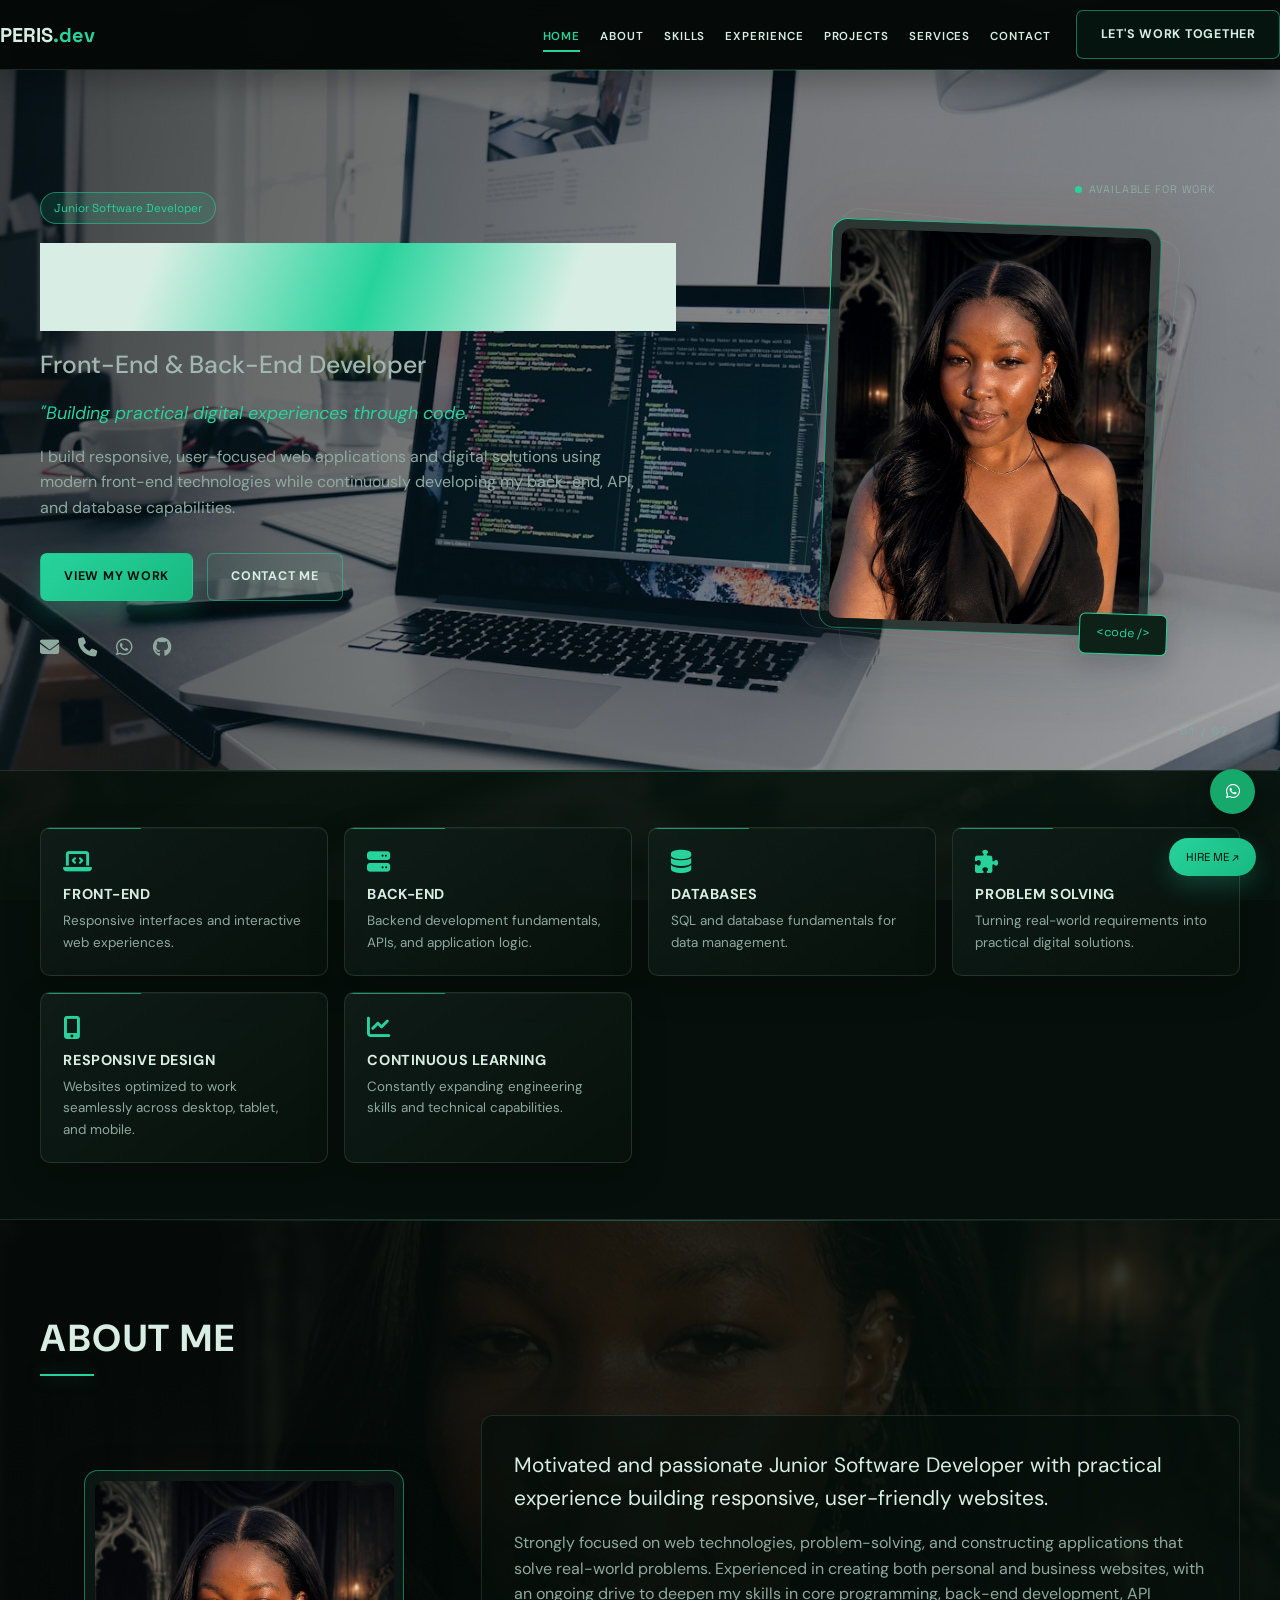
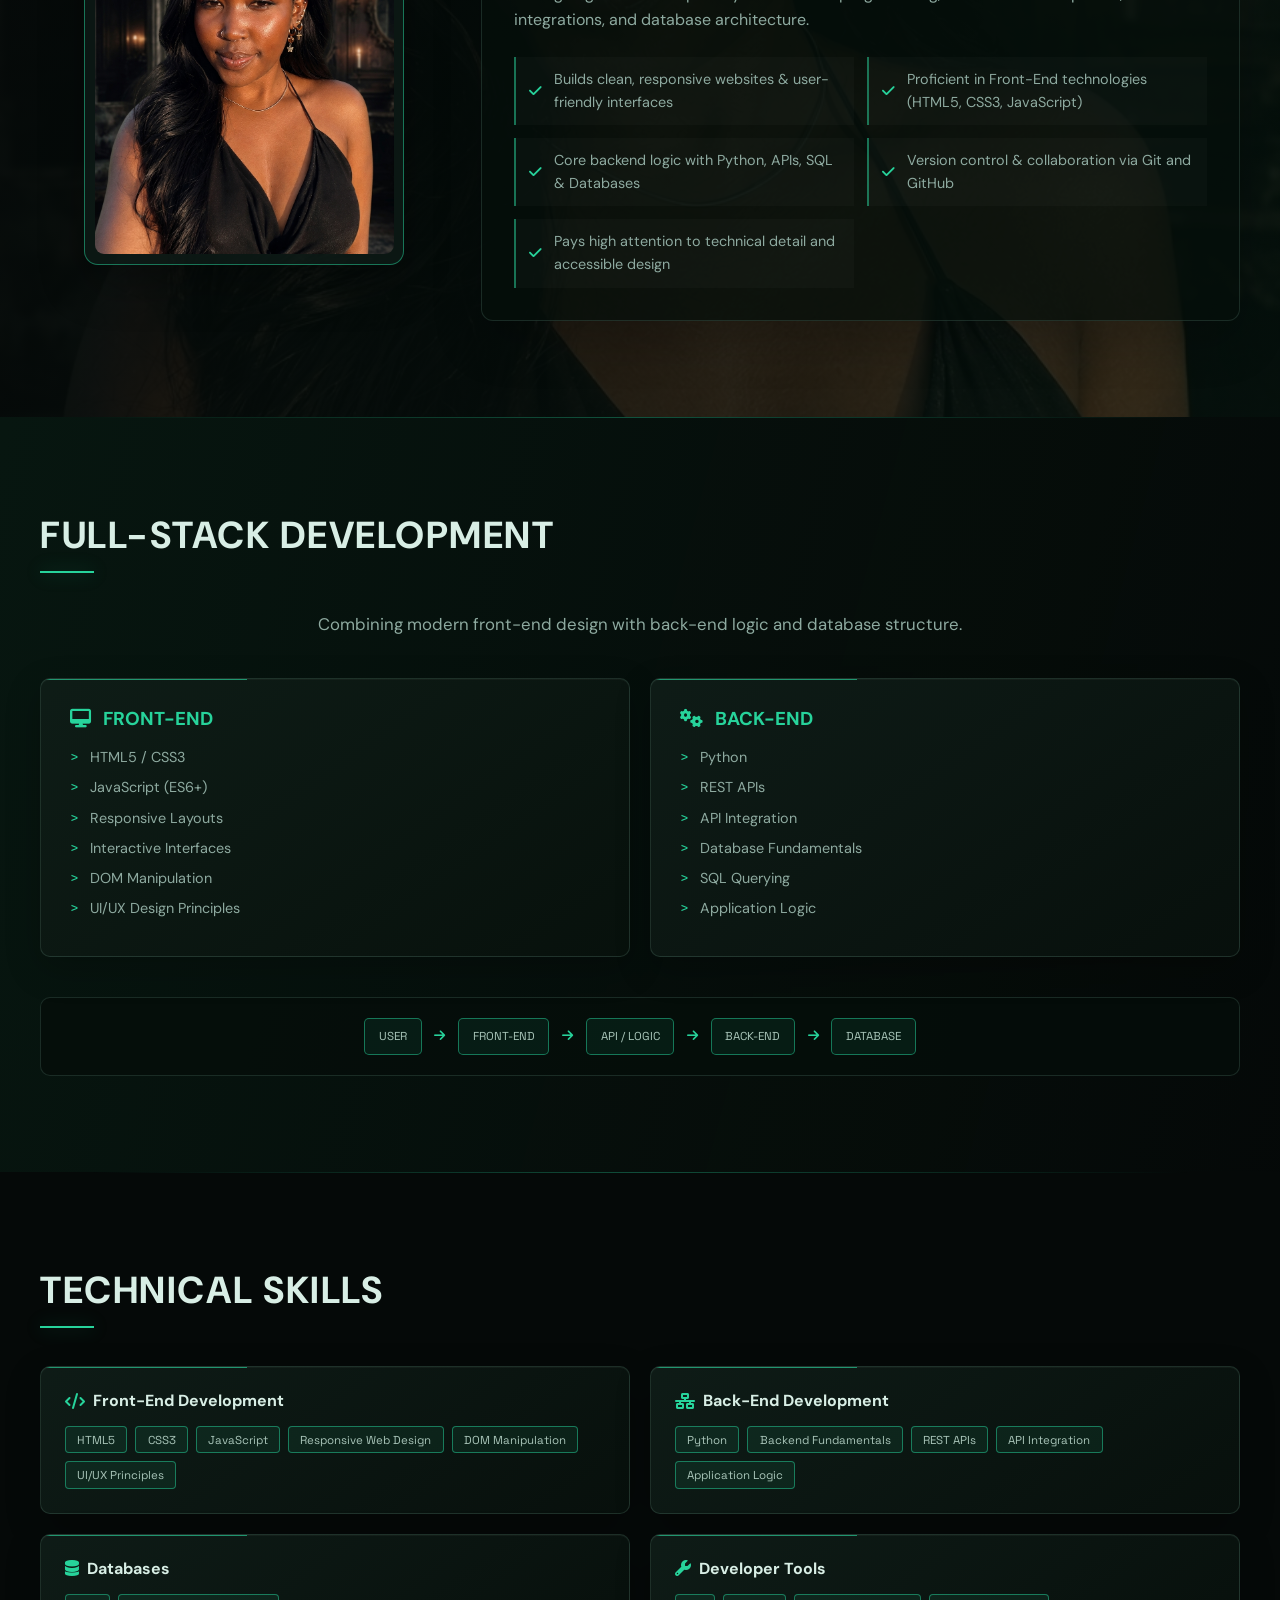
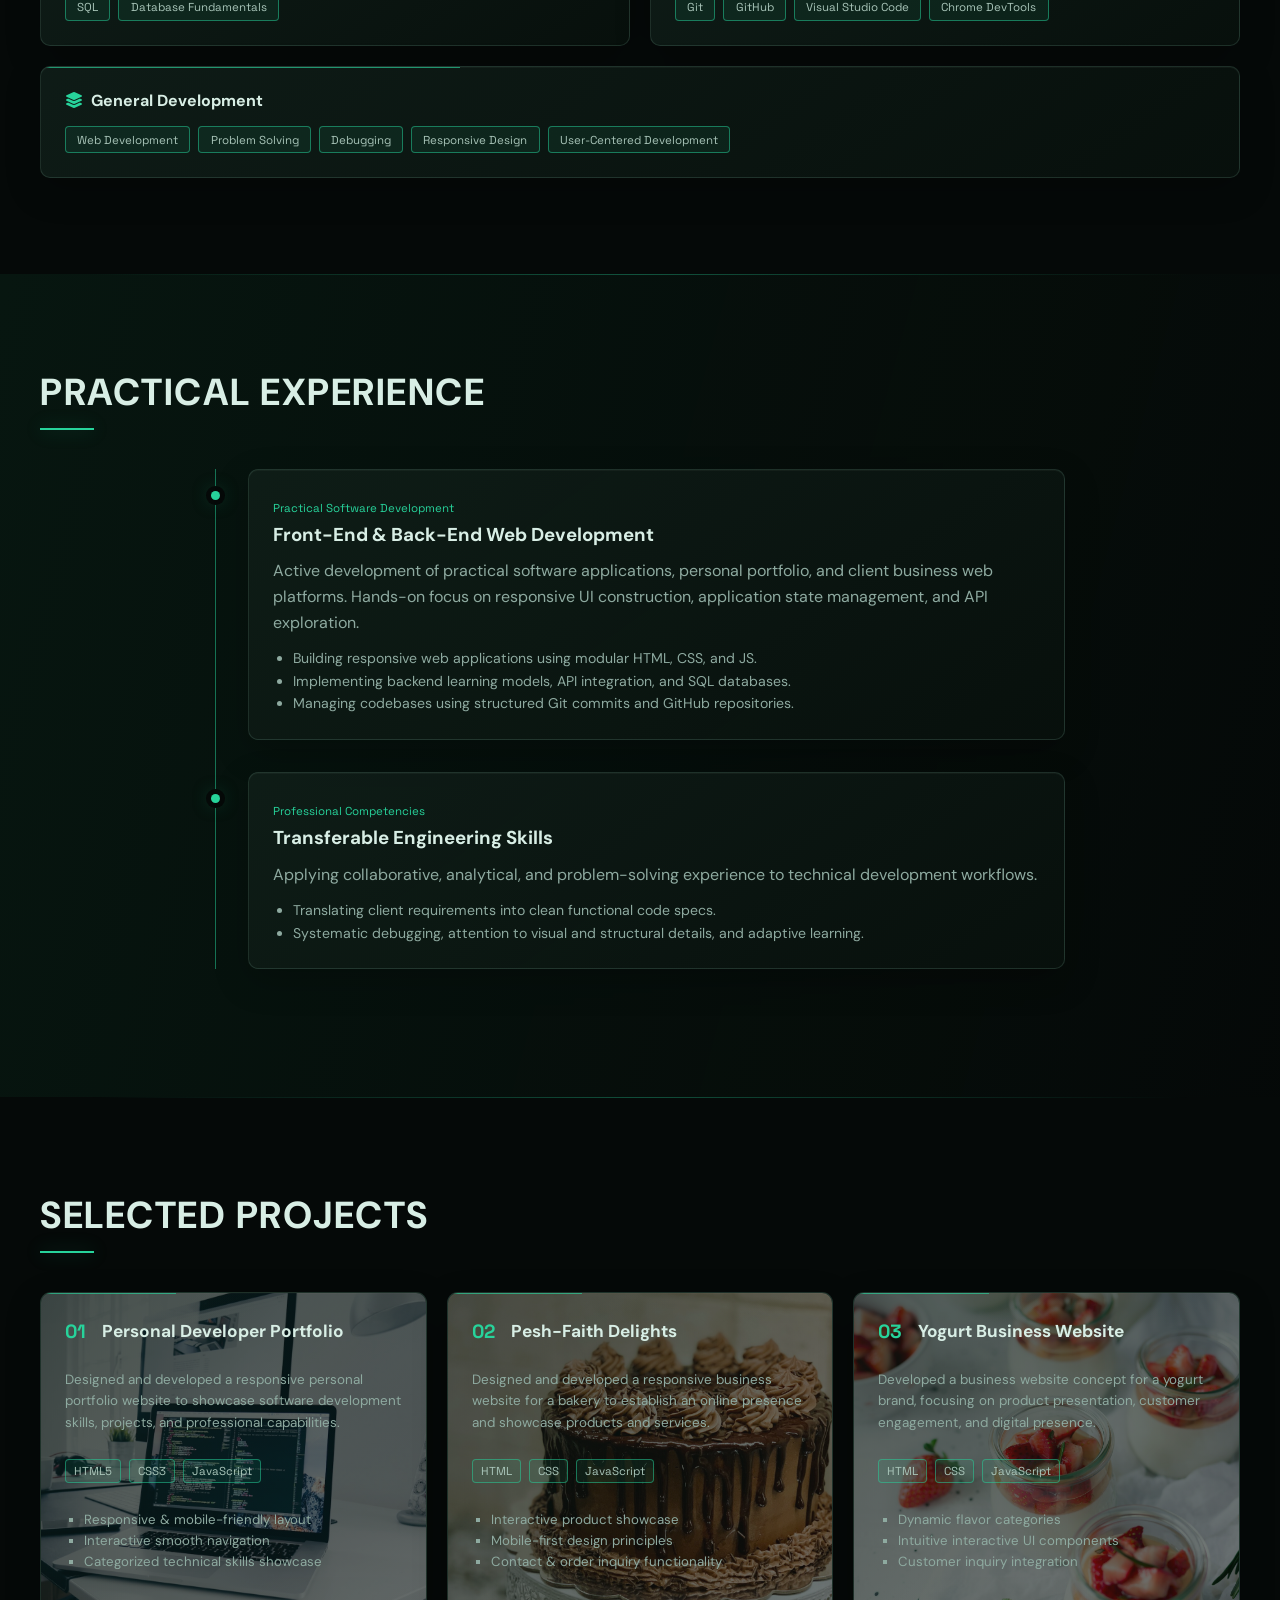
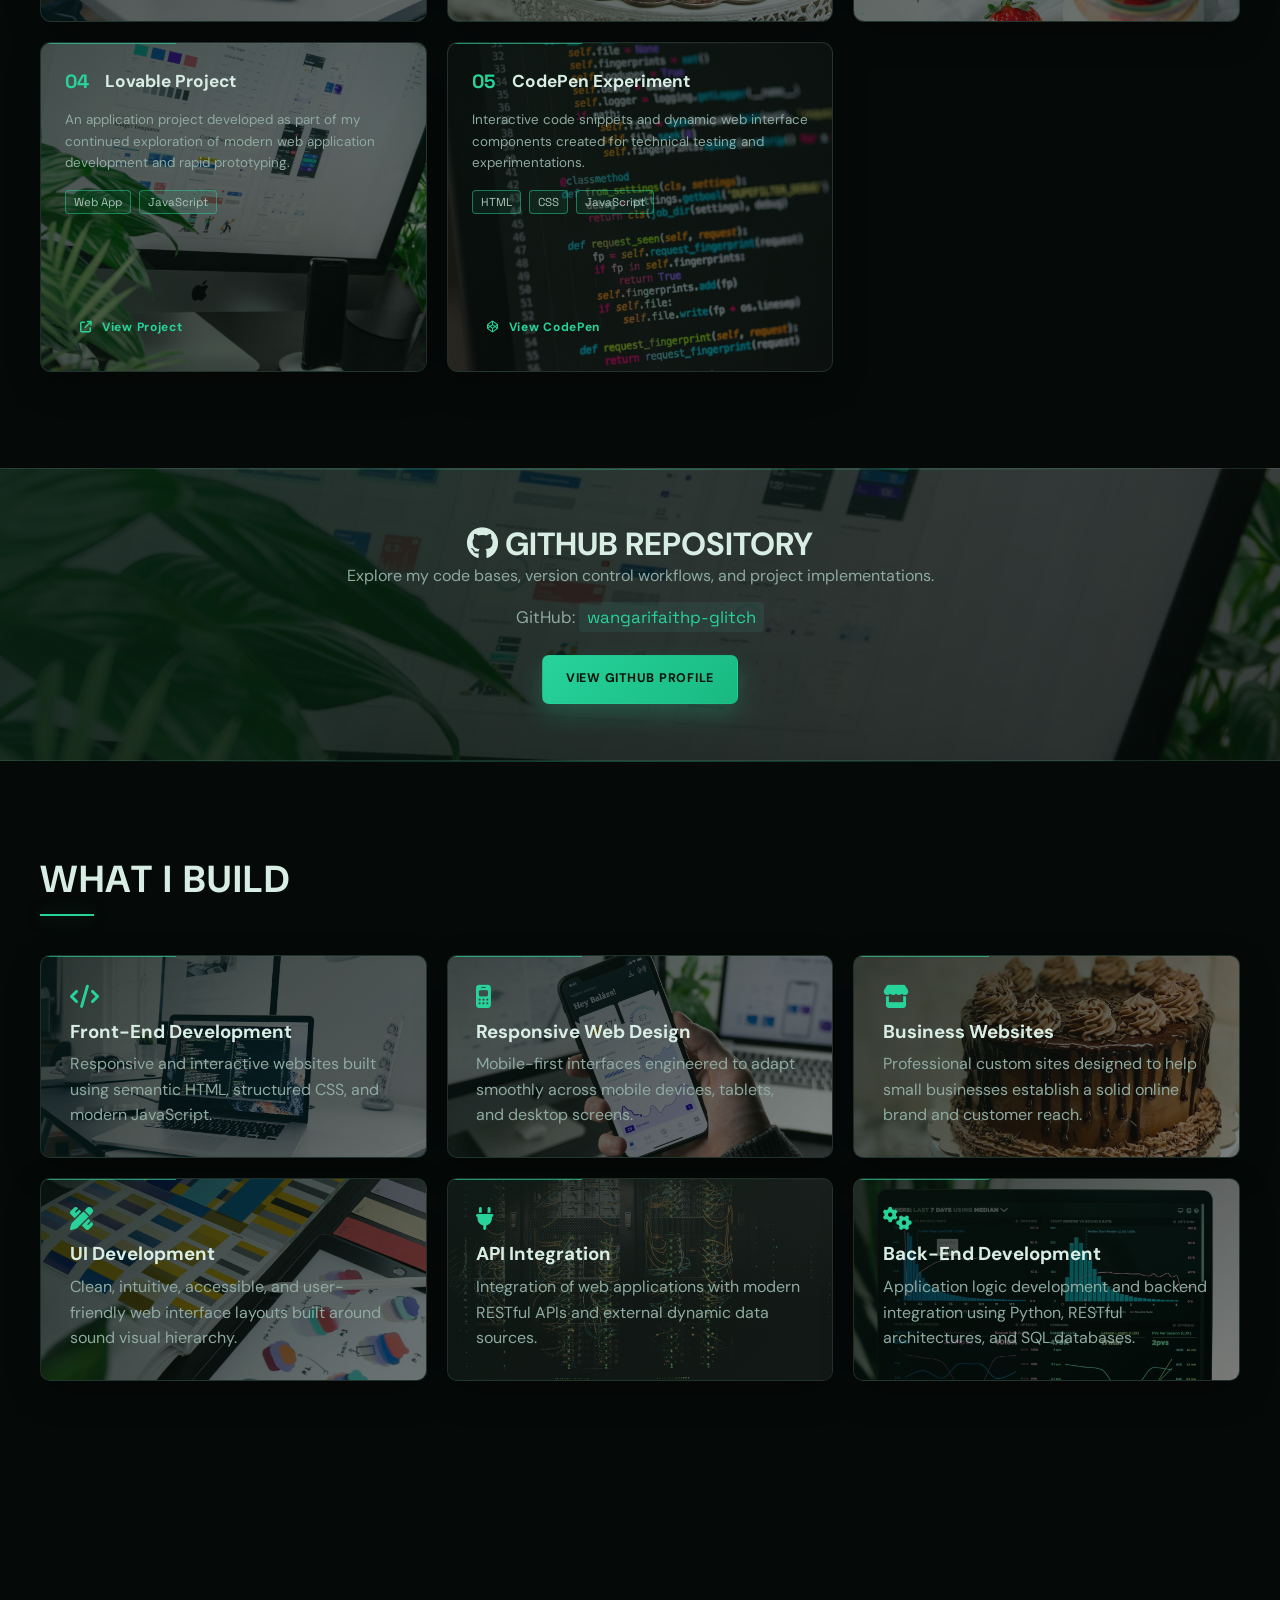
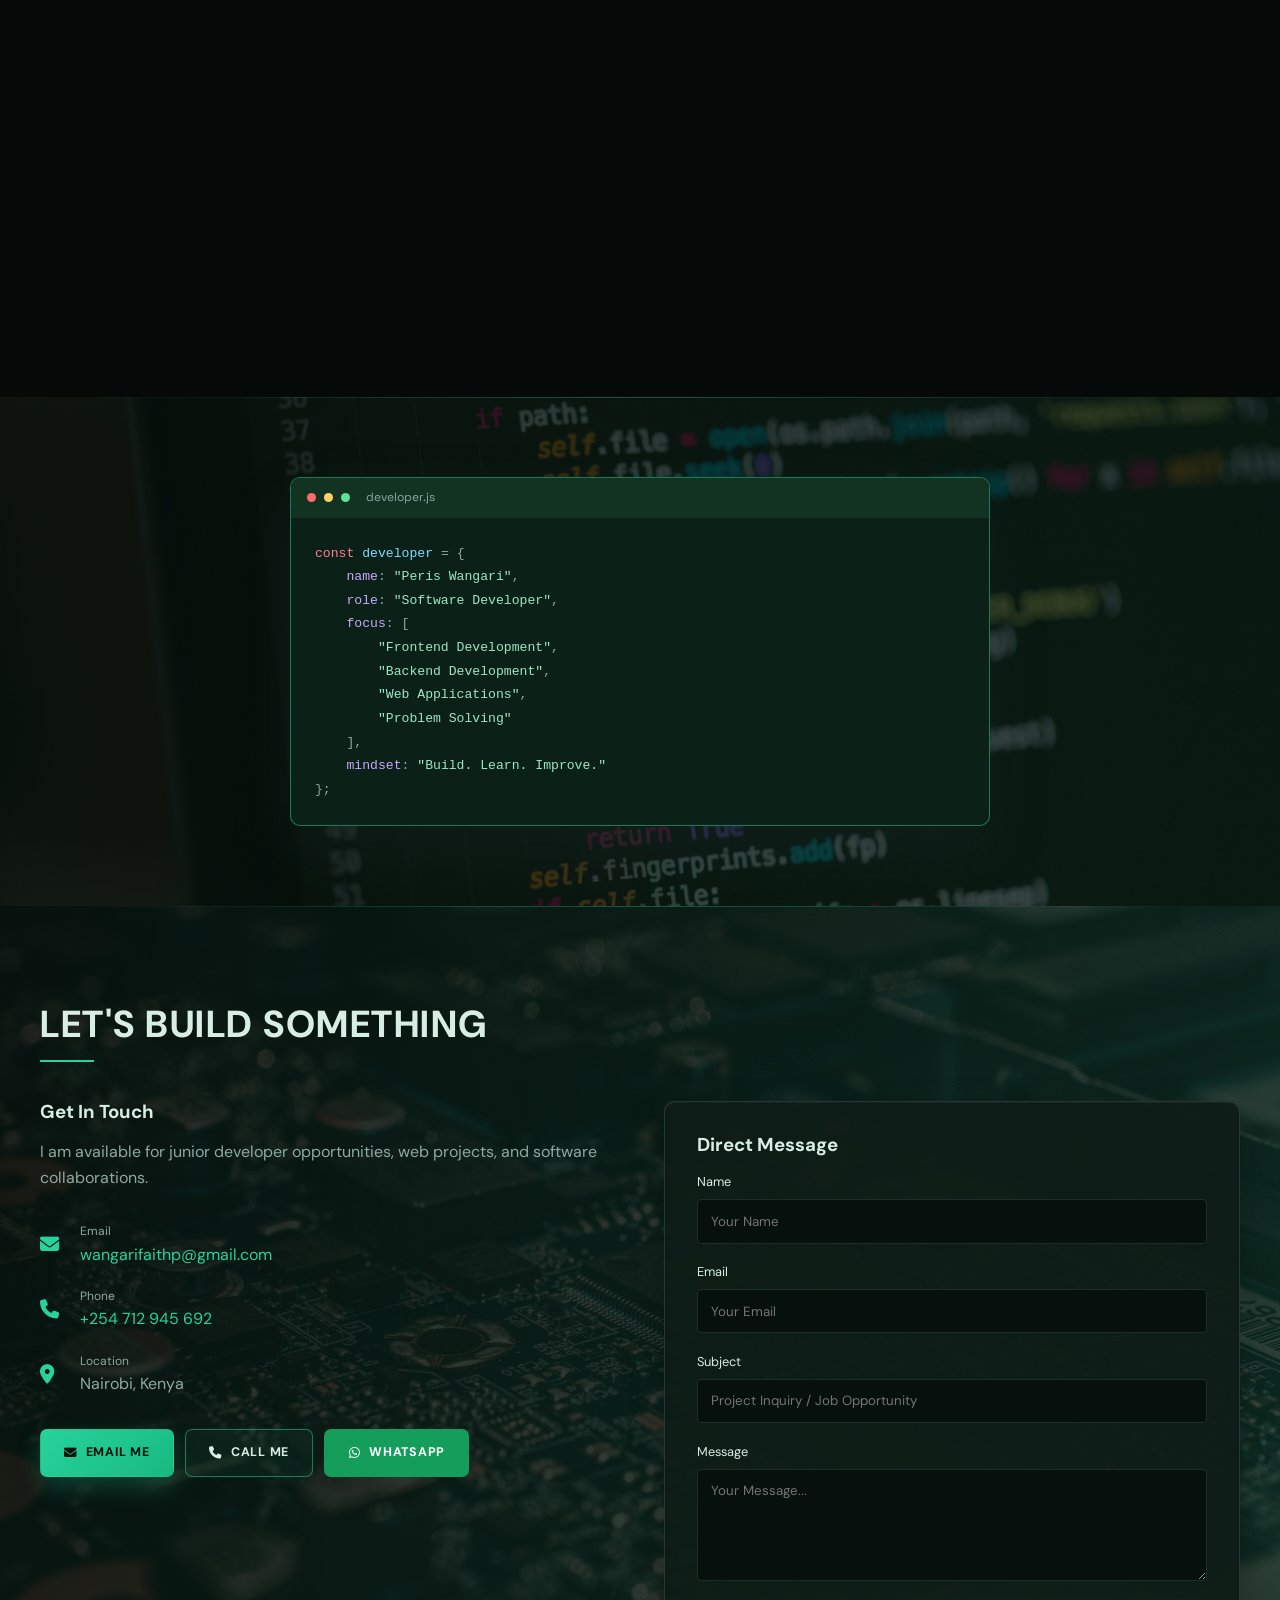
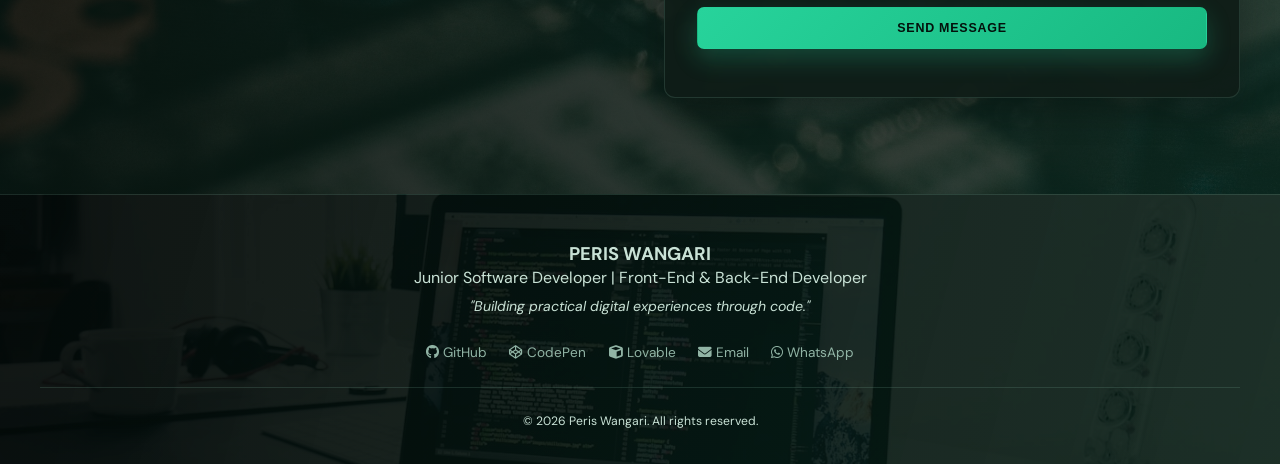
==== index.html @ 903a7c2c "Potifolio 2" ====
<!DOCTYPE html>
<html lang="en">
<head>
    <meta charset="UTF-8">
    <meta name="viewport" content="width=device-width, initial-scale=1.0">
    <meta name="description" content="Peris Wangari - Junior Software Developer | Front-End & Back-End Developer Portfolio">
    <title>Peris Wangari | Software Developer</title>
    <link rel="stylesheet" href="style.css">
    <!-- Font Awesome for Icons -->
    <link rel="stylesheet" href="https://cdnjs.cloudflare.com/ajax/libs/font-awesome/6.4.0/css/all.min.css">
    <!-- Google Fonts -->
    <link rel="preconnect" href="https://fonts.googleapis.com">
    <link rel="preconnect" href="https://fonts.gstatic.com" crossorigin>
    <link href="https://fonts.googleapis.com/css2?family=Fira+Code:wght@400;500&family=Inter:wght@300;400;500;600;700&display=swap" rel="stylesheet">
</head>
<body>

    <!-- Header / Navigation -->
    <header class="navbar" id="navbar">
        <div class="container nav-container">
            <a href="#home" class="logo">PERIS<span>.dev</span></a>
            <button class="nav-toggle" id="navToggle" aria-label="Toggle navigation">
                <i class="fa-solid fa-bars"></i>
            </button>
            <nav class="nav-menu" id="navMenu">
                <ul class="nav-list">
                    <li><a href="#home" class="nav-link active">HOME</a></li>
                    <li><a href="#about" class="nav-link">ABOUT</a></li>
                    <li><a href="#skills" class="nav-link">SKILLS</a></li>
                    <li><a href="#experience" class="nav-link">EXPERIENCE</a></li>
                    <li><a href="#projects" class="nav-link">PROJECTS</a></li>
                    <li><a href="#services" class="nav-link">SERVICES</a></li>
                    <li><a href="#contact" class="nav-link">CONTACT</a></li>
                </ul>
                <a href="#contact" class="btn btn-outline nav-cta">LET'S WORK TOGETHER</a>
            </nav>
        </div>
    </header>

    <main>
        <!-- Hero Section -->
        <section id="home" class="hero-section">
            <div class="container hero-container">
                <div class="hero-content">
                    <span class="badge">Junior Software Developer</span>
                    <h1 class="hero-title">PERIS WANGARI</h1>
                    <h2 class="hero-subtitle">Front-End & Back-End Developer</h2>
                    <p class="hero-headline">"Building practical digital experiences through code."</p>
                    <p class="hero-description">
                        I build responsive, user-focused web applications and digital solutions using modern front-end technologies while continuously developing my back-end, API, and database capabilities.
                    </p>
                    <div class="hero-actions">
                        <a href="#projects" class="btn btn-primary">VIEW MY WORK</a>
                        <a href="#contact" class="btn btn-secondary">CONTACT ME</a>
                    </div>
                    <div class="quick-contacts">
                        <a href="mailto:wangarifaithp@gmail.com" title="Email"><i class="fa-solid fa-envelope"></i></a>
                        <a href="tel:+254712945692" title="Call"><i class="fa-solid fa-phone"></i></a>
                        <a href="https://wa.me/254712945692" target="_blank" rel="noopener" title="WhatsApp"><i class="fa-brands fa-whatsapp"></i></a>
                        <a href="https://github.com/wangarifaithp-glitch" target="_blank" rel="noopener" title="GitHub"><i class="fa-brands fa-github"></i></a>
                    </div>
                </div>
                <div class="hero-image-wrapper">
                    <div class="image-frame">
                        <img src="developer-photo.jpg" alt="Peris Wangari - Software Developer" class="profile-img">
                        <div class="code-overlay-badge">&lt;code /&gt;</div>
                    </div>
                </div>
            </div>
        </section>

        <!-- Profile / Quick Stats Section -->
        <section class="stats-section">
            <div class="container stats-grid">
                <div class="stat-card">
                    <i class="fa-solid fa-laptop-code stat-icon"></i>
                    <h3>FRONT-END</h3>
                    <p>Responsive interfaces and interactive web experiences.</p>
                </div>
                <div class="stat-card">
                    <i class="fa-solid fa-server stat-icon"></i>
                    <h3>BACK-END</h3>
                    <p>Backend development fundamentals, APIs, and application logic.</p>
                </div>
                <div class="stat-card">
                    <i class="fa-solid fa-database stat-icon"></i>
                    <h3>DATABASES</h3>
                    <p>SQL and database fundamentals for data management.</p>
                </div>
                <div class="stat-card">
                    <i class="fa-solid fa-puzzle-piece stat-icon"></i>
                    <h3>PROBLEM SOLVING</h3>
                    <p>Turning real-world requirements into practical digital solutions.</p>
                </div>
                <div class="stat-card">
                    <i class="fa-solid fa-mobile-screen-button stat-icon"></i>
                    <h3>RESPONSIVE DESIGN</h3>
                    <p>Websites optimized to work seamlessly across desktop, tablet, and mobile.</p>
                </div>
                <div class="stat-card">
                    <i class="fa-solid fa-chart-line stat-icon"></i>
                    <h3>CONTINUOUS LEARNING</h3>
                    <p>Constantly expanding engineering skills and technical capabilities.</p>
                </div>
            </div>
        </section>

        <!-- About Section -->
        <section id="about" class="about-section">
            <div class="container">
                <h2 class="section-title">ABOUT ME</h2>
                <div class="about-grid">
                    <div class="about-image">
                        <img src="developer-photo.jpg" alt="Peris Wangari - Software Developer" class="about-profile-img">
                    </div>
                    <div class="about-text">
                        <p class="lead">
                            Motivated and passionate Junior Software Developer with practical experience building responsive, user-friendly websites. 
                        </p>
                        <p>
                            Strongly focused on web technologies, problem-solving, and constructing applications that solve real-world problems. Experienced in creating both personal and business websites, with an ongoing drive to deepen my skills in core programming, back-end development, API integrations, and database architecture.
                        </p>
                        <ul class="about-checklist">
                            <li><i class="fa-solid fa-check"></i> Builds clean, responsive websites & user-friendly interfaces</li>
                            <li><i class="fa-solid fa-check"></i> Proficient in Front-End technologies (HTML5, CSS3, JavaScript)</li>
                            <li><i class="fa-solid fa-check"></i> Core backend logic with Python, APIs, SQL & Databases</li>
                            <li><i class="fa-solid fa-check"></i> Version control & collaboration via Git and GitHub</li>
                            <li><i class="fa-solid fa-check"></i> Pays high attention to technical detail and accessible design</li>
                        </ul>
                    </div>
                </div>
            </div>
        </section>

        <!-- Full-Stack Focus Section -->
        <section class="stack-focus-section">
            <div class="container">
                <h2 class="section-title text-center">FULL-STACK DEVELOPMENT</h2>
                <p class="section-subtitle text-center">Combining modern front-end design with back-end logic and database structure.</p>
                
                <div class="stack-grid">
                    <div class="stack-card">
                        <h3><i class="fa-solid fa-desktop"></i> FRONT-END</h3>
                        <ul>
                            <li>HTML5 / CSS3</li>
                            <li>JavaScript (ES6+)</li>
                            <li>Responsive Layouts</li>
                            <li>Interactive Interfaces</li>
                            <li>DOM Manipulation</li>
                            <li>UI/UX Design Principles</li>
                        </ul>
                    </div>
                    <div class="stack-card">
                        <h3><i class="fa-solid fa-gears"></i> BACK-END</h3>
                        <ul>
                            <li>Python</li>
                            <li>REST APIs</li>
                            <li>API Integration</li>
                            <li>Database Fundamentals</li>
                            <li>SQL Querying</li>
                            <li>Application Logic</li>
                        </ul>
                    </div>
                </div>

                <!-- Visual Architecture Flow -->
                <div class="architecture-flow">
                    <div class="flow-step">USER</div>
                    <i class="fa-solid fa-arrow-right flow-arrow"></i>
                    <div class="flow-step">FRONT-END</div>
                    <i class="fa-solid fa-arrow-right flow-arrow"></i>
                    <div class="flow-step">API / LOGIC</div>
                    <i class="fa-solid fa-arrow-right flow-arrow"></i>
                    <div class="flow-step">BACK-END</div>
                    <i class="fa-solid fa-arrow-right flow-arrow"></i>
                    <div class="flow-step">DATABASE</div>
                </div>
            </div>
        </section>

        <!-- Technical Skills Section -->
        <section id="skills" class="skills-section">
            <div class="container">
                <h2 class="section-title">TECHNICAL SKILLS</h2>
                <div class="skills-grid">
                    
                    <div class="skill-category">
                        <h3><i class="fa-solid fa-code"></i> Front-End Development</h3>
                        <div class="tags">
                            <span class="tag">HTML5</span>
                            <span class="tag">CSS3</span>
                            <span class="tag">JavaScript</span>
                            <span class="tag">Responsive Web Design</span>
                            <span class="tag">DOM Manipulation</span>
                            <span class="tag">UI/UX Principles</span>
                        </div>
                    </div>

                    <div class="skill-category">
                        <h3><i class="fa-solid fa-network-wired"></i> Back-End Development</h3>
                        <div class="tags">
                            <span class="tag">Python</span>
                            <span class="tag">Backend Fundamentals</span>
                            <span class="tag">REST APIs</span>
                            <span class="tag">API Integration</span>
                            <span class="tag">Application Logic</span>
                        </div>
                    </div>

                    <div class="skill-category">
                        <h3><i class="fa-solid fa-database"></i> Databases</h3>
                        <div class="tags">
                            <span class="tag">SQL</span>
                            <span class="tag">Database Fundamentals</span>
                        </div>
                    </div>

                    <div class="skill-category">
                        <h3><i class="fa-solid fa-wrench"></i> Developer Tools</h3>
                        <div class="tags">
                            <span class="tag">Git</span>
                            <span class="tag">GitHub</span>
                            <span class="tag">Visual Studio Code</span>
                            <span class="tag">Chrome DevTools</span>
                        </div>
                    </div>

                    <div class="skill-category full-width">
                        <h3><i class="fa-solid fa-layer-group"></i> General Development</h3>
                        <div class="tags">
                            <span class="tag">Web Development</span>
                            <span class="tag">Problem Solving</span>
                            <span class="tag">Debugging</span>
                            <span class="tag">Responsive Design</span>
                            <span class="tag">User-Centered Development</span>
                        </div>
                    </div>

                </div>
            </div>
        </section>

        <!-- Experience Section -->
        <section id="experience" class="experience-section">
            <div class="container">
                <h2 class="section-title">PRACTICAL EXPERIENCE</h2>
                <div class="timeline">
                    
                    <div class="timeline-item">
                        <div class="timeline-dot"></div>
                        <div class="timeline-content">
                            <span class="timeline-date">Practical Software Development</span>
                            <h3>Front-End & Back-End Web Development</h3>
                            <p>
                                Active development of practical software applications, personal portfolio, and client business web platforms. Hands-on focus on responsive UI construction, application state management, and API exploration.
                            </p>
                            <ul class="timeline-bullets">
                                <li>Building responsive web applications using modular HTML, CSS, and JS.</li>
                                <li>Implementing backend learning models, API integration, and SQL databases.</li>
                                <li>Managing codebases using structured Git commits and GitHub repositories.</li>
                            </ul>
                        </div>
                    </div>

                    <div class="timeline-item">
                        <div class="timeline-dot"></div>
                        <div class="timeline-content">
                            <span class="timeline-date">Professional Competencies</span>
                            <h3>Transferable Engineering Skills</h3>
                            <p>
                                Applying collaborative, analytical, and problem-solving experience to technical development workflows.
                            </p>
                            <ul class="timeline-bullets">
                                <li>Translating client requirements into clean functional code specs.</li>
                                <li>Systematic debugging, attention to visual and structural details, and adaptive learning.</li>
                            </ul>
                        </div>
                    </div>

                </div>
            </div>
        </section>

        <!-- Projects Section -->
        <section id="projects" class="projects-section">
            <div class="container">
                <h2 class="section-title">SELECTED PROJECTS</h2>
                <div class="projects-grid">
                    
                    <!-- Project 01 -->
                    <article class="project-card">
                        <div class="project-header">
                            <span class="project-number">01</span>
                            <h3>Personal Developer Portfolio</h3>
                        </div>
                        <p class="project-description">
                            Designed and developed a responsive personal portfolio website to showcase software development skills, projects, and professional capabilities.
                        </p>
                        <div class="project-tech">
                            <span>HTML5</span><span>CSS3</span><span>JavaScript</span>
                        </div>
                        <ul class="project-features">
                            <li>Responsive & mobile-friendly layout</li>
                            <li>Interactive smooth navigation</li>
                            <li>Categorized technical skills showcase</li>
                        </ul>
                    </article>

                    <!-- Project 02 -->
                    <article class="project-card">
                        <div class="project-header">
                            <span class="project-number">02</span>
                            <h3>Pesh-Faith Delights</h3>
                        </div>
                        <p class="project-description">
                            Designed and developed a responsive business website for a bakery to establish an online presence and showcase products and services.
                        </p>
                        <div class="project-tech">
                            <span>HTML</span><span>CSS</span><span>JavaScript</span>
                        </div>
                        <ul class="project-features">
                            <li>Interactive product showcase</li>
                            <li>Mobile-first design principles</li>
                            <li>Contact & order inquiry functionality</li>
                        </ul>
                    </article>

                    <!-- Project 03 -->
                    <article class="project-card">
                        <div class="project-header">
                            <span class="project-number">03</span>
                            <h3>Yogurt Business Website</h3>
                        </div>
                        <p class="project-description">
                            Developed a business website concept for a yogurt brand, focusing on product presentation, customer engagement, and digital presence.
                        </p>
                        <div class="project-tech">
                            <span>HTML</span><span>CSS</span><span>JavaScript</span>
                        </div>
                        <ul class="project-features">
                            <li>Dynamic flavor categories</li>
                            <li>Intuitive interactive UI components</li>
                            <li>Customer inquiry integration</li>
                        </ul>
                    </article>

                    <!-- Project 04 -->
                    <article class="project-card">
                        <div class="project-header">
                            <span class="project-number">04</span>
                            <h3>Lovable Project</h3>
                        </div>
                        <p class="project-description">
                            An application project developed as part of my continued exploration of modern web application development and rapid prototyping.
                        </p>
                        <div class="project-tech">
                            <span>Web App</span><span>JavaScript</span>
                        </div>
                        <div class="project-links">
                            <a href="https://lovable.dev/projects/204b65ef-665f-4601-84a8-a10ae6b6a799" target="_blank" rel="noopener" class="btn btn-sm"><i class="fa-solid fa-arrow-up-right-from-square"></i> View Project</a>
                        </div>
                    </article>

                    <!-- Project 05 -->
                    <article class="project-card">
                        <div class="project-header">
                            <span class="project-number">05</span>
                            <h3>CodePen Experiment</h3>
                        </div>
                        <p class="project-description">
                            Interactive code snippets and dynamic web interface components created for technical testing and experimentations.
                        </p>
                        <div class="project-tech">
                            <span>HTML</span><span>CSS</span><span>JavaScript</span>
                        </div>
                        <div class="project-links">
                            <a href="https://codepen.io/editor/wangarifaithp-glitch/pen/019fdb6d-046c-7e47-9b3a-5a0814e7f1c5" target="_blank" rel="noopener" class="btn btn-sm"><i class="fa-brands fa-codepen"></i> View CodePen</a>
                        </div>
                    </article>

                </div>
            </div>
        </section>

        <!-- GitHub Banner Section -->
        <section class="github-section">
            <div class="container text-center">
                <h2><i class="fa-brands fa-github"></i> GITHUB REPOSITORY</h2>
                <p>Explore my code bases, version control workflows, and project implementations.</p>
                <div class="github-handle">GitHub: <code>wangarifaithp-glitch</code></div>
                <a href="https://github.com/wangarifaithp-glitch" target="_blank" rel="noopener" class="btn btn-primary">VIEW GITHUB PROFILE</a>
            </div>
        </section>

        <!-- Services Section -->
        <section id="services" class="services-section">
            <div class="container">
                <h2 class="section-title">WHAT I BUILD</h2>
                <div class="services-grid">
                    <div class="service-card">
                        <i class="fa-solid fa-code service-icon"></i>
                        <h3>Front-End Development</h3>
                        <p>Responsive and interactive websites built using semantic HTML, structured CSS, and modern JavaScript.</p>
                    </div>
                    <div class="service-card">
                        <i class="fa-solid fa-mobile-retro service-icon"></i>
                        <h3>Responsive Web Design</h3>
                        <p>Mobile-first interfaces engineered to adapt smoothly across mobile devices, tablets, and desktop screens.</p>
                    </div>
                    <div class="service-card">
                        <i class="fa-solid fa-store service-icon"></i>
                        <h3>Business Websites</h3>
                        <p>Professional custom sites designed to help small businesses establish a solid online brand and customer reach.</p>
                    </div>
                    <div class="service-card">
                        <i class="fa-solid fa-pen-ruler service-icon"></i>
                        <h3>UI Development</h3>
                        <p>Clean, intuitive, accessible, and user-friendly web interface layouts built around sound visual hierarchy.</p>
                    </div>
                    <div class="service-card">
                        <i class="fa-solid fa-plug service-icon"></i>
                        <h3>API Integration</h3>
                        <p>Integration of web applications with modern RESTful APIs and external dynamic data sources.</p>
                    </div>
                    <div class="service-card">
                        <i class="fa-solid fa-gears service-icon"></i>
                        <h3>Back-End Development</h3>
                        <p>Application logic development and backend integration using Python, RESTful architectures, and SQL databases.</p>
                    </div>
                </div>
            </div>
        </section>

        <!-- Development Process Section -->
        <section class="process-section">
            <div class="container">
                <h2 class="section-title text-center">HOW I BUILD</h2>
                <div class="process-timeline">
                    <div class="process-step">
                        <span class="step-num">01</span>
                        <h3>UNDERSTAND</h3>
                        <p>Gather requirements, clarify problem goals, and target end-user needs.</p>
                    </div>
                    <div class="process-step">
                        <span class="step-num">02</span>
                        <h3>PLAN</h3>
                        <p>Structure application flow, component hierarchy, and interface design.</p>
                    </div>
                    <div class="process-step">
                        <span class="step-num">03</span>
                        <h3>BUILD</h3>
                        <p>Write clean, maintainable front-end code integrated with robust backend logic.</p>
                    </div>
                    <div class="process-step">
                        <span class="step-num">04</span>
                        <h3>TEST</h3>
                        <p>Perform multi-device testing, layout responsiveness checks, and debugging.</p>
                    </div>
                    <div class="process-step">
                        <span class="step-num">05</span>
                        <h3>IMPROVE</h3>
                        <p>Refine performance, continuous optimization, and overall usability.</p>
                    </div>
                </div>
            </div>
        </section>

        <!-- Code Snippet Feature -->
        <section class="code-snippet-section">
            <div class="container">
                <div class="code-window">
                    <div class="code-header">
                        <span class="dot red"></span>
                        <span class="dot yellow"></span>
                        <span class="dot green"></span>
                        <span class="code-title">developer.js</span>
                    </div>
                    <pre><code><span class="keyword">const</span> <span class="variable">developer</span> = {
    <span class="property">name</span>: <span class="string">"Peris Wangari"</span>,
    <span class="property">role</span>: <span class="string">"Software Developer"</span>,
    <span class="property">focus</span>: [
        <span class="string">"Frontend Development"</span>,
        <span class="string">"Backend Development"</span>,
        <span class="string">"Web Applications"</span>,
        <span class="string">"Problem Solving"</span>
    ],
    <span class="property">mindset</span>: <span class="string">"Build. Learn. Improve."</span>
};</code></pre>
                </div>
            </div>
        </section>

        <!-- Contact Section -->
        <section id="contact" class="contact-section">
            <div class="container">
                <h2 class="section-title">LET'S BUILD SOMETHING</h2>
                <div class="contact-grid">
                    
                    <div class="contact-info">
                        <h3>Get In Touch</h3>
                        <p>I am available for junior developer opportunities, web projects, and software collaborations.</p>
                        
                        <div class="contact-methods">
                            <div class="method-item">
                                <i class="fa-solid fa-envelope"></i>
                                <div>
                                    <span>Email</span>
                                    <a href="mailto:wangarifaithp@gmail.com">wangarifaithp@gmail.com</a>
                                </div>
                            </div>
                            <div class="method-item">
                                <i class="fa-solid fa-phone"></i>
                                <div>
                                    <span>Phone</span>
                                    <a href="tel:+254712945692">+254 712 945 692</a>
                                </div>
                            </div>
                            <div class="method-item">
                                <i class="fa-solid fa-location-dot"></i>
                                <div>
                                    <span>Location</span>
                                    <p>Nairobi, Kenya</p>
                                </div>
                            </div>
                        </div>

                        <div class="contact-action-btns">
                            <a href="mailto:wangarifaithp@gmail.com" class="btn btn-primary"><i class="fa-solid fa-envelope"></i> EMAIL ME</a>
                            <a href="tel:+254712945692" class="btn btn-secondary"><i class="fa-solid fa-phone"></i> CALL ME</a>
                            <a href="https://wa.me/254712945692" target="_blank" rel="noopener" class="btn btn-whatsapp"><i class="fa-brands fa-whatsapp"></i> WHATSAPP</a>
                        </div>
                    </div>

                    <div class="contact-form-wrapper">
                        <form id="contactForm" class="contact-form" novalidate>
                            <h3>Direct Message</h3>
                            <div class="form-group">
                                <label for="name">Name</label>
                                <input type="text" id="name" name="name" required placeholder="Your Name">
                                <span class="error-msg">Please enter your name</span>
                            </div>
                            <div class="form-group">
                                <label for="email">Email</label>
                                <input type="email" id="email" name="email" required placeholder="Your Email">
                                <span class="error-msg">Please enter a valid email address</span>
                            </div>
                            <div class="form-group">
                                <label for="subject">Subject</label>
                                <input type="text" id="subject" name="subject" required placeholder="Project Inquiry / Job Opportunity">
                                <span class="error-msg">Please enter a subject</span>
                            </div>
                            <div class="form-group">
                                <label for="message">Message</label>
                                <textarea id="message" name="message" rows="5" required placeholder="Your Message..."></textarea>
                                <span class="error-msg">Please enter your message</span>
                            </div>
                            <button type="submit" class="btn btn-primary btn-full">SEND MESSAGE</button>
                            <div id="formStatus" class="form-status"></div>
                        </form>
                    </div>

                </div>
            </div>
        </section>
    </main>

    <!-- Footer Section -->
    <footer class="footer">
        <div class="container footer-container">
            <div class="footer-brand">
                <h3>PERIS WANGARI</h3>
                <p>Junior Software Developer | Front-End & Back-End Developer</p>
                <p class="tagline">"Building practical digital experiences through code."</p>
            </div>
            <div class="footer-links">
                <a href="https://github.com/wangarifaithp-glitch" target="_blank" rel="noopener"><i class="fa-brands fa-github"></i> GitHub</a>
                <a href="https://codepen.io/editor/wangarifaithp-glitch/pen/019fdb6d-046c-7e47-9b3a-5a0814e7f1c5" target="_blank" rel="noopener"><i class="fa-brands fa-codepen"></i> CodePen</a>
                <a href="https://lovable.dev/projects/204b65ef-665f-4601-84a8-a10ae6b6a799" target="_blank" rel="noopener"><i class="fa-solid fa-cube"></i> Lovable</a>
                <a href="mailto:wangarifaithp@gmail.com"><i class="fa-solid fa-envelope"></i> Email</a>
                <a href="https://wa.me/254712945692" target="_blank" rel="noopener"><i class="fa-brands fa-whatsapp"></i> WhatsApp</a>
            </div>
            <div class="footer-copyright">
                <p>&copy; 2026 Peris Wangari. All rights reserved.</p>
            </div>
        </div>
    </footer>

    <script src="script.js"></script>
</body>
</html>
---- style.css ----
﻿@import url('https://fonts.googleapis.com/css2?family=DM+Sans:wght@400;500;600;700&family=Space+Grotesk:wght@500;600;700&display=swap');

:root {
    --bg-main: #070a10;
    --bg-deep: #0b1019;
    --bg-card: rgba(17, 25, 38, 0.72);
    --bg-card-hover: rgba(24, 37, 56, 0.9);
    --accent: #52d6c5;
    --accent-strong: #20b8aa;
    --accent-soft: rgba(82, 214, 197, 0.14);
    --text-bright: #f4f8fb;
    --text-muted: #98a8b9;
    --border-color: rgba(148, 168, 185, 0.14);
    --border-highlight: rgba(82, 214, 197, 0.34);
    --danger: #ef6b78;
    --font-sans: 'Inter', -apple-system, BlinkMacSystemFont, sans-serif;
    --font-mono: 'Fira Code', monospace;
    --transition-speed: 0.3s;
    --max-width: 1200px;
}

* { box-sizing: border-box; margin: 0; padding: 0; }
html { scroll-behavior: smooth; }
body { min-width: 320px; overflow-x: hidden; background: var(--bg-main); color: var(--text-muted); font-family: var(--font-sans); line-height: 1.6; -webkit-font-smoothing: antialiased; }
body::before { content: ''; position: fixed; inset: 0; z-index: -2; background: linear-gradient(135deg, rgba(7,10,16,.96), rgba(10,17,27,.88)), url('assets/tech-background.jpg') center / cover; background-attachment: fixed; }
body::after { content: ''; position: fixed; inset: 0; z-index: -1; opacity: 0.22; pointer-events: none; background-image: linear-gradient(rgba(82, 214, 197, 0.07) 1px, transparent 1px), linear-gradient(90deg, rgba(82, 214, 197, 0.07) 1px, transparent 1px); background-size: 52px 52px; mask-image: linear-gradient(to bottom, black, transparent 80%); }
.container { width: min(100% - 3rem, var(--max-width)); margin: 0 auto; }
h1, h2, h3, h4 { color: var(--text-bright); font-weight: 700; line-height: 1.2; }
a { color: var(--accent); text-decoration: none; transition: color var(--transition-speed), transform var(--transition-speed), border-color var(--transition-speed), background var(--transition-speed); }
a:hover { color: var(--text-bright); }
ul { list-style: none; }
.text-center { text-align: center; }
.section-title { font-size: clamp(1.65rem, 3vw, 2.35rem); letter-spacing: 0.04em; margin-bottom: 2.4rem; position: relative; display: inline-block; }
.section-title::after { content: ''; display: block; width: 54px; height: 2px; background: var(--accent); margin-top: 0.8rem; box-shadow: 0 0 18px rgba(82, 214, 197, 0.55); }
.section-subtitle { margin-bottom: 2.5rem; font-size: 1.05rem; }
section { position: relative; }
section::before { content: ''; position: absolute; top: 0; left: 50%; width: min(92%, 1100px); height: 1px; transform: translateX(-50%); background: linear-gradient(90deg, transparent, rgba(82, 214, 197, 0.22), transparent); }

.btn { display: inline-flex; align-items: center; justify-content: center; gap: 0.55rem; padding: 0.82rem 1.45rem; font-size: 0.78rem; letter-spacing: 0.06em; font-weight: 700; border-radius: 7px; cursor: pointer; border: 1px solid transparent; transition: all var(--transition-speed) ease; }
.btn:hover { transform: translateY(-3px); }
.btn-primary { background: linear-gradient(135deg, var(--accent), var(--accent-strong)); color: #071017; box-shadow: 0 9px 25px rgba(32, 184, 170, 0.2); }
.btn-primary:hover { background: linear-gradient(135deg, #8af1e2, var(--accent)); color: #071017; box-shadow: 0 12px 30px rgba(32, 184, 170, 0.32); }
.btn-secondary, .btn-outline { background: rgba(255,255,255,0.025); border-color: var(--border-highlight); color: var(--text-bright); }
.btn-secondary:hover, .btn-outline:hover { background: var(--accent-soft); border-color: var(--accent); color: var(--text-bright); }
.btn-whatsapp { background: #159d5b; color: #fff; }
.btn-whatsapp:hover { background: #1cba6b; color: #fff; }
.btn-sm { padding: 0.55rem 0.9rem; font-size: 0.75rem; }
.btn-full { width: 100%; }

.navbar { position: sticky; top: 0; z-index: 1000; background: rgba(7, 10, 16, 0.7); backdrop-filter: blur(18px); border-bottom: 1px solid var(--border-color); min-height: 70px; display: flex; align-items: center; transition: background var(--transition-speed), box-shadow var(--transition-speed); }
.navbar.scrolled { background: rgba(7, 10, 16, 0.94); box-shadow: 0 12px 30px rgba(0,0,0,.24); }
.nav-container { display: flex; justify-content: space-between; align-items: center; width: 100%; }
.logo { font-weight: 700; font-size: 1.25rem; color: var(--text-bright); font-family: var(--font-mono); }
.logo span { color: var(--accent); }
.nav-menu { display: flex; align-items: center; gap: 1.6rem; }
.nav-list { display: flex; gap: 1.25rem; }
.nav-link { position: relative; font-size: 0.72rem; font-weight: 600; color: var(--text-muted); letter-spacing: 0.08em; padding: 0.5rem 0; }
.nav-link::after { content: ''; position: absolute; left: 0; right: 100%; bottom: 0; height: 2px; background: var(--accent); transition: right var(--transition-speed); }
.nav-link:hover, .nav-link.active { color: var(--accent); }
.nav-link:hover::after, .nav-link.active::after { right: 0; }
.nav-toggle { display: none; background: none; border: none; color: var(--text-bright); font-size: 1.5rem; cursor: pointer; }

.hero-section { min-height: 700px; padding: 7rem 0 6rem; display: flex; align-items: center; overflow: hidden; }
.hero-section::after { content: '01  /  07'; position: absolute; right: 4%; bottom: 2rem; color: rgba(82,214,197,.42); font: 0.68rem var(--font-mono); letter-spacing: .18em; }
.hero-container { display: grid; grid-template-columns: 1.12fr .88fr; gap: 4rem; align-items: center; }
.hero-content { position: relative; z-index: 1; animation: rise-in .8s both; }
.badge { display: inline-flex; padding: .35rem .8rem; background: var(--accent-soft); color: var(--accent); border: 1px solid var(--border-highlight); border-radius: 999px; font-size: .72rem; font-family: var(--font-mono); margin-bottom: 1.2rem; }
.hero-title { font-size: clamp(3rem, 7vw, 5.7rem); letter-spacing: -.055em; line-height: .98; background: linear-gradient(110deg, var(--text-bright) 15%, var(--accent) 48%, var(--text-bright) 78%); background-size: 220% auto; -webkit-background-clip: text; background-clip: text; -webkit-text-fill-color: transparent; animation: title-reveal 1s cubic-bezier(.22, 1, .36, 1) both, title-shimmer 5s ease-in-out 1s infinite; }
.hero-subtitle { font-size: clamp(1.15rem, 2vw, 1.55rem); color: var(--text-muted); font-weight: 500; margin: 1.2rem 0; }
.hero-headline { font-size: 1.12rem; color: var(--accent); font-style: italic; margin-bottom: 1rem; }
.hero-description { max-width: 610px; margin-bottom: 2rem; }
.hero-actions { display: flex; flex-wrap: wrap; gap: .85rem; margin-bottom: 2rem; }
.quick-contacts { display: flex; gap: 1.2rem; }
.quick-contacts a { color: var(--text-muted); font-size: 1.2rem; }
.quick-contacts a:hover { color: var(--accent); transform: translateY(-3px); }
.hero-image-wrapper { position: relative; display: flex; justify-content: center; animation: float-in 1s .15s both; }
.hero-image-wrapper::before, .hero-image-wrapper::after { content: ''; position: absolute; border: 1px solid rgba(82,214,197,.2); pointer-events: none; }
.hero-image-wrapper::before { width: 340px; height: 420px; border-radius: 20px; transform: rotate(6deg); }
.hero-image-wrapper::after { width: 340px; height: 420px; border-radius: 20px; transform: rotate(-6deg); border-color: rgba(99,126,157,.22); }
.image-frame { position: relative; z-index: 1; width: min(100%, 330px); height: 410px; border-radius: 16px; border: 1px solid var(--border-highlight); background: var(--bg-card); padding: 9px; box-shadow: 0 28px 70px rgba(0,0,0,.45), 0 0 55px rgba(32,184,170,.13); transform: rotate(2deg); transition: transform .45s ease; }
.image-frame:hover { transform: rotate(0) translateY(-7px); }
.image-frame::before { content: ''; position: absolute; inset: -1px; border-radius: inherit; border: 1px solid transparent; background: linear-gradient(120deg, var(--accent), transparent 40%, transparent 60%, rgba(255,255,255,.2)) border-box; mask: linear-gradient(#fff 0 0) padding-box, linear-gradient(#fff 0 0); mask-composite: exclude; animation: border-drift 5s linear infinite; }
.profile-img { width: 100%; height: 100%; object-fit: cover; border-radius: 10px; filter: saturate(.9) contrast(1.05); }
.code-overlay-badge { position: absolute; bottom: -18px; right: -20px; background: #0c1520; border: 1px solid var(--accent); color: var(--accent); font-family: var(--font-mono); padding: .6rem 1rem; border-radius: 6px; font-size: .78rem; box-shadow: 0 10px 25px rgba(0,0,0,.35); }

.stats-section, .github-section { padding: 3.5rem 0; border-top: 1px solid var(--border-color); border-bottom: 1px solid var(--border-color); background: rgba(10, 16, 26, .5); }
.stats-grid { display: grid; grid-template-columns: repeat(auto-fit, minmax(240px, 1fr)); gap: 1rem; }
.stat-card, .stack-card, .skill-category, .timeline-content, .project-card, .service-card, .process-step, .contact-form { background: linear-gradient(145deg, rgba(21,31,46,.82), rgba(11,17,27,.75)); border: 1px solid var(--border-color); box-shadow: inset 0 1px rgba(255,255,255,.025), 0 12px 35px rgba(0,0,0,.12); }
.stat-card, .stack-card, .skill-category, .timeline-content, .project-card, .service-card, .process-step { position: relative; overflow: hidden; }
.stat-card::before, .stack-card::before, .skill-category::before, .project-card::before, .service-card::before, .process-step::before { content: ''; position: absolute; left: 0; top: 0; width: 35%; height: 1px; background: var(--accent); opacity: .65; }
.stat-card { padding: 1.4rem; border-radius: 10px; transition: transform var(--transition-speed), border-color var(--transition-speed), background var(--transition-speed); }
.stat-card:hover, .stack-card:hover, .skill-category:hover, .project-card:hover, .service-card:hover, .process-step:hover { transform: translateY(-6px); border-color: var(--border-highlight); background: var(--bg-card-hover); }
.stat-icon, .service-icon { font-size: 1.45rem; color: var(--accent); margin-bottom: .8rem; }
.stat-card h3 { font-size: .9rem; margin-bottom: .4rem; letter-spacing: .04em; }
.stat-card p, .project-description, .process-step p { font-size: .84rem; }

.about-section, .skills-section, .projects-section, .services-section, .contact-section { padding: 6rem 0; }
.about-text { max-width: 850px; }
.about-text .lead { font-size: 1.3rem; color: var(--text-bright); margin-bottom: 1rem; }
.about-text p { margin-bottom: 1.5rem; }
.about-checklist { display: grid; grid-template-columns: repeat(auto-fit, minmax(300px, 1fr)); gap: .8rem; margin-top: 1.5rem; }
.about-checklist li { display: flex; align-items: center; gap: .75rem; font-size: .9rem; padding: .7rem .8rem; border-left: 2px solid var(--border-highlight); background: rgba(255,255,255,.018); }
.about-checklist i { color: var(--accent); }
.stack-focus-section, .experience-section, .process-section { padding: 6rem 0; background: linear-gradient(90deg, rgba(17,25,38,.52), rgba(8,12,19,.2)); }
.stack-grid, .skills-grid, .contact-grid { display: grid; grid-template-columns: 1fr 1fr; gap: 1.25rem; }
.stack-grid { margin-bottom: 2.5rem; }
.stack-card { padding: 1.8rem; border-radius: 10px; }
.stack-card h3 { display: flex; align-items: center; gap: .75rem; margin-bottom: 1rem; color: var(--accent); }
.stack-card ul li { position: relative; padding-left: 1.25rem; margin-bottom: .45rem; font-size: .9rem; }
.stack-card ul li::before { content: '>'; color: var(--accent); position: absolute; left: 0; font-family: var(--font-mono); }
.architecture-flow { display: flex; align-items: center; justify-content: center; flex-wrap: wrap; gap: .8rem; background: rgba(5,9,15,.56); padding: 1.25rem; border-radius: 10px; border: 1px solid var(--border-color); font-family: var(--font-mono); }
.flow-step { background: rgba(82,214,197,.05); padding: .5rem .85rem; border-radius: 5px; border: 1px solid var(--border-highlight); color: var(--text-bright); font-size: .72rem; }
.flow-arrow { color: var(--accent); font-size: .8rem; }
.skill-category { padding: 1.5rem; border-radius: 10px; transition: transform var(--transition-speed), border-color var(--transition-speed), background var(--transition-speed); }
.skill-category.full-width { grid-column: span 2; }
.skill-category h3 { font-size: 1rem; margin-bottom: 1rem; display: flex; align-items: center; gap: .5rem; }
.skill-category h3 i { color: var(--accent); }
.tags, .project-tech { display: flex; flex-wrap: wrap; gap: .5rem; }
.tag, .project-tech span { color: var(--text-muted); border: 1px solid var(--border-highlight); background: rgba(82,214,197,.045); padding: .35rem .7rem; border-radius: 4px; font: .72rem var(--font-mono); transition: transform var(--transition-speed), background var(--transition-speed), color var(--transition-speed); }
.tag:hover { color: var(--accent); background: var(--accent-soft); transform: translateY(-2px); }

.timeline { position: relative; max-width: 850px; margin: 0 auto; border-left: 1px solid var(--border-highlight); padding-left: 2rem; }
.timeline-item { position: relative; margin-bottom: 2rem; }
.timeline-dot { position: absolute; left: calc(-2rem - 5px); top: 1.4rem; width: 9px; height: 9px; border-radius: 50%; background: var(--accent); box-shadow: 0 0 0 5px var(--bg-main), 0 0 18px var(--accent); }
.timeline-content { padding: 1.5rem; border-radius: 10px; }
.timeline-date { font-size: .72rem; font-family: var(--font-mono); color: var(--accent); }
.timeline-content h3 { margin: .3rem 0 .75rem; }
.timeline-bullets { margin-top: .75rem; padding-left: 1.25rem; list-style-type: disc; font-size: .88rem; }

.projects-grid, .services-grid { display: grid; grid-template-columns: repeat(auto-fit, minmax(290px, 1fr)); gap: 1.25rem; }
.project-card { min-height: 330px; padding: 1.5rem; border-radius: 11px; display: flex; flex-direction: column; justify-content: space-between; isolation: isolate; transition: transform var(--transition-speed), border-color var(--transition-speed), background var(--transition-speed); }
.project-card::after { content: ''; position: absolute; inset: 0; z-index: -1; opacity: .28; background-position: center; background-size: cover; transform: scale(1.02); transition: opacity .5s ease, transform .7s ease; }
.project-card > * { position: relative; z-index: 1; }
.project-card:nth-child(1)::after { background-image: linear-gradient(135deg, rgba(7,10,16,.9), rgba(7,10,16,.46)), url('assets/portfolio-code.jpg'); }
.project-card:nth-child(2)::after { background-image: linear-gradient(135deg, rgba(7,10,16,.88), rgba(7,10,16,.42)), url('assets/bakery.jpg'); }
.project-card:nth-child(3)::after { background-image: linear-gradient(135deg, rgba(7,10,16,.88), rgba(7,10,16,.42)), url('assets/yogurt.jpg'); }
.project-card:nth-child(4)::after { background-image: linear-gradient(135deg, rgba(7,10,16,.9), rgba(7,10,16,.44)), url('assets/web-app.jpg'); }
.project-card:nth-child(5)::after { background-image: linear-gradient(135deg, rgba(7,10,16,.9), rgba(7,10,16,.44)), url('assets/codepen.jpg'); }
.project-card:hover::after { opacity: .5; transform: scale(1.1); }
.project-card:nth-child(2) { transform: translateY(1.5rem); }
.project-card:nth-child(2):hover { transform: translateY(1rem); }
.project-header { display: flex; align-items: center; gap: 1rem; margin-bottom: .75rem; }
.project-number, .step-num { font-family: var(--font-mono); color: var(--accent); font-size: 1.2rem; font-weight: 700; }
.project-card h3 { font-size: 1.08rem; }
.project-description { margin-bottom: 1rem; }
.project-tech { margin-bottom: 1rem; }
.project-tech span { padding: .25rem .5rem; }
.project-features { font-size: .83rem; padding-left: 1.2rem; list-style-type: square; margin-bottom: 1.5rem; }
.project-links { margin-top: auto; }
.github-section { text-align: center; background: linear-gradient(105deg, rgba(18,30,44,.9), rgba(10,18,27,.76)); }
.github-section h2 { font-size: clamp(1.35rem, 3vw, 2rem); }
.github-handle { margin: 1rem 0 1.5rem; font-size: 1.05rem; }
.github-handle code { font-family: var(--font-mono); background: rgba(82,214,197,.08); padding: .25rem .5rem; border-radius: 4px; color: var(--accent); }
.service-card { padding: 1.8rem; border-radius: 10px; transition: transform var(--transition-speed), border-color var(--transition-speed), background var(--transition-speed); }
.service-card h3 { margin-bottom: .5rem; }
.process-timeline { display: grid; grid-template-columns: repeat(auto-fit, minmax(180px, 1fr)); gap: 1rem; margin-top: 2rem; }
.process-step { padding: 1.4rem; border-radius: 10px; transition: transform var(--transition-speed), border-color var(--transition-speed), background var(--transition-speed); }
.process-step h3 { margin: .5rem 0; font-size: .95rem; }
.code-snippet-section { padding: 5rem 0; }
.code-window { max-width: 700px; margin: 0 auto; background: #080d14; border: 1px solid var(--border-highlight); border-radius: 10px; overflow: hidden; font-family: var(--font-mono); box-shadow: 0 25px 60px rgba(0,0,0,.28); }
.code-header { background: #111a25; padding: .65rem 1rem; display: flex; align-items: center; gap: .5rem; }
.dot { width: 9px; height: 9px; border-radius: 50%; }.red { background: #ff6b6b; }.yellow { background: #ffd166; }.green { background: #5ee39b; }
.code-title { font-size: .75rem; color: var(--text-muted); margin-left: .5rem; }.code-window pre { padding: 1.5rem; overflow-x: auto; font-size: .82rem; line-height: 1.8; }.keyword { color: #ff7b9d; }.variable { color: #80d9ff; }.property { color: #c8a8ff; }.string { color: #9ee6c4; }
.contact-grid { gap: 3rem; }.contact-info h3, .contact-form h3 { margin-bottom: 1rem; }.contact-methods { margin: 2rem 0; display: flex; flex-direction: column; gap: 1.25rem; }.method-item { display: flex; align-items: center; gap: 1rem; }.method-item i { font-size: 1.2rem; color: var(--accent); width: 24px; }.method-item span { display: block; font-size: .75rem; color: var(--text-muted); }.contact-action-btns { display: flex; flex-wrap: wrap; gap: .7rem; }
.contact-form { padding: 2rem; border-radius: 11px; }.form-group { margin-bottom: 1.15rem; }.form-group label { display: block; font-size: .8rem; margin-bottom: .4rem; color: var(--text-bright); }.form-group input, .form-group textarea { width: 100%; padding: .8rem; background: rgba(4,8,13,.7); border: 1px solid var(--border-color); border-radius: 5px; color: var(--text-bright); font-family: var(--font-sans); transition: border-color var(--transition-speed), box-shadow var(--transition-speed); }.form-group input:focus, .form-group textarea:focus { outline: none; border-color: var(--accent); box-shadow: 0 0 0 3px var(--accent-soft); }.error-msg { display: none; color: var(--danger); font-size: .72rem; margin-top: .25rem; }.form-group.invalid input, .form-group.invalid textarea { border-color: var(--danger); }.form-group.invalid .error-msg { display: block; }.form-status { margin-top: 1rem; font-size: .82rem; text-align: center; }
.footer { background: #06090e; border-top: 1px solid var(--border-color); padding: 3rem 0 2rem; }.footer-container { display: flex; flex-direction: column; align-items: center; gap: 1.5rem; text-align: center; }.footer-brand h3 { font-size: 1.15rem; }.footer-brand .tagline { font-style: italic; font-size: .88rem; margin-top: .25rem; }.footer-links { display: flex; flex-wrap: wrap; gap: 1.4rem; justify-content: center; }.footer-links a { color: var(--text-muted); font-size: .85rem; }.footer-links a:hover { color: var(--accent); }.footer-copyright { font-size: .76rem; color: var(--text-muted); border-top: 1px solid var(--border-color); width: 100%; padding-top: 1.5rem; }

.availability-badge { position: absolute; top: 7rem; right: 5%; z-index: 2; color: var(--text-muted); font: .68rem var(--font-mono); letter-spacing: .08em; }.availability-badge::before { content: ''; display: inline-block; width: 7px; height: 7px; margin-right: .45rem; border-radius: 50%; background: var(--accent); box-shadow: 0 0 0 0 rgba(82,214,197,.5); animation: pulse 2s infinite; }
.hire-float { position: fixed; right: 1.5rem; bottom: 1.5rem; z-index: 900; border-radius: 999px; padding: .75rem 1.05rem; font: .72rem var(--font-mono); background: var(--accent); color: #061016; box-shadow: 0 10px 30px rgba(0,0,0,.35), 0 0 22px rgba(82,214,197,.2); }.hire-float:hover { color: #061016; transform: translateY(-4px) scale(1.03); }.whatsapp-float { position: fixed; right: 1.55rem; bottom: 5.4rem; z-index: 900; width: 45px; height: 45px; display: grid; place-items: center; border-radius: 50%; background: #159d5b; color: #fff; box-shadow: 0 8px 25px rgba(0,0,0,.34); }.whatsapp-float::after { content: 'Chat with me'; position: absolute; right: 55px; white-space: nowrap; opacity: 0; pointer-events: none; background: #111926; border: 1px solid var(--border-highlight); padding: .4rem .6rem; border-radius: 4px; font: .7rem var(--font-sans); transition: opacity var(--transition-speed); }.whatsapp-float:hover::after { opacity: 1; }.whatsapp-float:hover { color: #fff; transform: translateY(-3px) scale(1.06); }
.reveal { opacity: 0; transform: translateY(20px); transition: opacity .7s ease, transform .7s ease; }.reveal.is-visible { opacity: 1; transform: translateY(0); }
@keyframes rise-in { from { opacity: 0; transform: translateY(18px); } to { opacity: 1; transform: translateY(0); } } @keyframes float-in { from { opacity: 0; transform: translateY(22px); } to { opacity: 1; transform: translateY(0); } } @keyframes title-reveal { from { opacity: 0; transform: translateY(24px) scale(.96); filter: blur(8px); } to { opacity: 1; transform: translateY(0) scale(1); filter: blur(0); } } @keyframes title-shimmer { 0%, 100% { background-position: 0% 50%; text-shadow: 0 0 0 rgba(82,214,197,0); } 50% { background-position: 100% 50%; text-shadow: 0 0 26px rgba(82,214,197,.18); } } @keyframes pulse { 0%, 100% { box-shadow: 0 0 0 0 rgba(82,214,197,.45); } 50% { box-shadow: 0 0 0 6px rgba(82,214,197,0); } } @keyframes border-drift { to { transform: rotate(360deg); } }

@media (max-width: 992px) { .hero-container { grid-template-columns: 1fr; text-align: center; }.hero-description { margin: 0 auto 2rem; }.hero-actions, .quick-contacts { justify-content: center; }.hero-image-wrapper { margin-top: 1rem; }.about-checklist { grid-template-columns: 1fr; }.stack-grid, .skills-grid, .contact-grid { grid-template-columns: 1fr; }.skill-category.full-width { grid-column: span 1; }.availability-badge { top: 5.5rem; right: 1.5rem; } }
@media (max-width: 1100px) and (min-width: 769px) { .nav-menu { gap: .75rem; }.nav-list { gap: .65rem; }.nav-link { font-size: .65rem; }.nav-cta { padding: .65rem .8rem; font-size: .65rem; } }
@media (max-width: 768px) { .container { width: min(100% - 2rem, var(--max-width)); }.nav-toggle { display: block; }.nav-menu { position: absolute; top: 70px; left: 0; width: 100%; background: rgba(7,10,16,.97); border-bottom: 1px solid var(--border-color); flex-direction: column; padding: 1.5rem 0; gap: 1.5rem; display: none; }.nav-menu.open { display: flex; }.nav-list { flex-direction: column; align-items: center; gap: 1rem; }.hero-section { min-height: auto; padding: 6rem 0 5rem; }.hero-title { font-size: clamp(2.65rem, 13vw, 4rem); }.hero-image-wrapper::before, .hero-image-wrapper::after { width: 275px; height: 350px; }.image-frame { height: 340px; width: 275px; }.architecture-flow { flex-direction: column; }.flow-arrow { transform: rotate(90deg); }.project-card:nth-child(2) { transform: none; }.hire-float { right: 1rem; bottom: 1rem; }.whatsapp-float { right: 1rem; bottom: 4.8rem; }.whatsapp-float::after { display: none; }.availability-badge { position: relative; top: auto; right: auto; margin: 0 auto 1.2rem; width: fit-content; } }
@media (prefers-reduced-motion: reduce) { *, *::before, *::after { animation-duration: .01ms !important; animation-iteration-count: 1 !important; scroll-behavior: auto !important; transition-duration: .01ms !important; }.reveal { opacity: 1; transform: none; } }

/* Light editorial-tech direction */
:root { --bg-main: #c9cec9; --bg-deep: #b9c1bd; --bg-card: rgba(216,222,216,.9); --bg-card-hover: #e0e4de; --accent: #c9523f; --accent-strong: #a83f35; --accent-soft: rgba(201,82,63,.14); --text-bright: #1d2d37; --text-muted: #46565d; --border-color: rgba(29,45,55,.2); --border-highlight: rgba(168,63,53,.5); --font-sans: 'DM Sans', 'Trebuchet MS', sans-serif; --font-mono: 'Space Grotesk', 'Fira Code', monospace; }
body { background: var(--bg-main); color: var(--text-muted); }
body::before { background: linear-gradient(135deg, rgba(201,206,201,.78), rgba(185,193,189,.62)), url('assets/tech-background.jpg') center / cover; }
body::after { opacity: .15; background-image: linear-gradient(rgba(23,38,56,.11) 1px, transparent 1px), linear-gradient(90deg, rgba(23,38,56,.11) 1px, transparent 1px); }
h1, h2, h3, h4 { color: var(--text-bright); }
section::before { background: linear-gradient(90deg, transparent, rgba(233,104,77,.35), transparent); }
.section-title::after { background: var(--accent); box-shadow: 0 0 18px rgba(233,104,77,.3); }
.navbar { background: rgba(201,206,201,.86); border-bottom-color: var(--border-color); }
.navbar.scrolled { background: rgba(201,206,201,.98); box-shadow: 0 12px 30px rgba(23,38,56,.16); }
.logo, .nav-link { color: var(--text-bright); }
.logo span, .nav-link:hover, .nav-link.active, a { color: var(--accent-strong); }
.nav-link::after { background: var(--accent); }
.nav-toggle { color: var(--text-bright); }
.hero-section { background: linear-gradient(105deg, rgba(201,206,201,.62), rgba(201,206,201,.22)), url('assets/portfolio-code.jpg') center / cover; }
.hero-title { background: linear-gradient(110deg, #172638 18%, var(--accent-strong) 52%, #172638 82%); background-size: 220% auto; }
.hero-subtitle { color: #4c5d68; }
.hero-headline { color: var(--accent-strong); }
.badge { background: rgba(233,104,77,.11); color: var(--accent-strong); border-color: var(--border-highlight); }
.image-frame { background: rgba(255,255,255,.55); border-color: var(--border-highlight); box-shadow: 0 28px 70px rgba(23,38,56,.2), 0 0 55px rgba(233,104,77,.12); }
.image-frame::before { background: linear-gradient(120deg, var(--accent), transparent 40%, transparent 60%, rgba(23,38,56,.2)) border-box; }
.code-overlay-badge { background: #fffdf9; border-color: var(--accent); color: var(--accent-strong); box-shadow: 0 10px 25px rgba(23,38,56,.18); }
.stats-section, .github-section { background: rgba(255,255,255,.5); border-color: var(--border-color); }
.stat-card, .stack-card, .skill-category, .timeline-content, .project-card, .service-card, .process-step, .contact-form { background: linear-gradient(145deg, rgba(216,222,216,.94), rgba(190,199,194,.84)); border-color: var(--border-color); box-shadow: inset 0 1px rgba(255,255,255,.42), 0 12px 35px rgba(23,38,56,.12); }
.stat-card:hover, .stack-card:hover, .skill-category:hover, .project-card:hover, .service-card:hover, .process-step:hover { background: var(--bg-card-hover); border-color: var(--border-highlight); }
.stat-card::before, .stack-card::before, .skill-category::before, .project-card::before, .service-card::before, .process-step::before { background: var(--accent); }
.stack-focus-section, .experience-section, .process-section { background: linear-gradient(105deg, rgba(181,193,188,.8), rgba(201,206,201,.62)); }
.architecture-flow { background: rgba(255,255,255,.58); border-color: var(--border-color); }
.flow-step, .tag, .project-tech span { background: rgba(233,104,77,.07); border-color: var(--border-highlight); color: #4d5d65; }
.stack-card h3, .timeline-date, .project-number, .step-num, .service-icon, .stat-icon, .flow-arrow, .skill-category h3 i { color: var(--accent-strong); }
.timeline { border-color: var(--border-highlight); }
.timeline-dot { background: var(--accent); box-shadow: 0 0 0 5px var(--bg-main), 0 0 18px rgba(233,104,77,.5); }
.project-card::after { opacity: .52; }
.project-card:nth-child(1)::after { background-image: linear-gradient(135deg, rgba(255,253,249,.82), rgba(255,253,249,.24)), url('assets/portfolio-code.jpg'); }
.project-card:nth-child(2)::after { background-image: linear-gradient(135deg, rgba(255,253,249,.72), rgba(255,253,249,.12)), url('assets/bakery.jpg'); }
.project-card:nth-child(3)::after { background-image: linear-gradient(135deg, rgba(255,253,249,.72), rgba(255,253,249,.12)), url('assets/yogurt.jpg'); }
.project-card:nth-child(4)::after { background-image: linear-gradient(135deg, rgba(255,253,249,.82), rgba(255,253,249,.18)), url('assets/web-app.jpg'); }
.project-card:nth-child(5)::after { background-image: linear-gradient(135deg, rgba(255,253,249,.82), rgba(255,253,249,.18)), url('assets/codepen.jpg'); }
.project-card:hover::after { opacity: .78; }
.github-section { background: linear-gradient(105deg, rgba(181,193,188,.9), rgba(201,206,201,.8)), url('assets/web-app.jpg') center / cover; }
.code-window { background: #172638; border-color: rgba(23,38,56,.28); box-shadow: 0 25px 60px rgba(23,38,56,.2); }
.code-header { background: #223549; }
.contact-form { background: rgba(216,222,216,.92); }
.form-group input, .form-group textarea { background: rgba(201,206,201,.82); border-color: var(--border-color); color: var(--text-bright); }
.form-group input:focus, .form-group textarea:focus { border-color: var(--accent); box-shadow: 0 0 0 3px var(--accent-soft); }
.footer { background: #172638; border-top-color: rgba(255,255,255,.12); }
.footer h3, .footer p { color: #f4f0e9; }
.footer-links a { color: #cbd8d8; }
.btn-primary, .hire-float { background: linear-gradient(135deg, var(--accent), #f28c61); color: #fffdf9; box-shadow: 0 10px 25px rgba(233,104,77,.28); }
.btn-primary:hover, .hire-float:hover { background: linear-gradient(135deg, #f28c61, var(--accent)); color: #fff; box-shadow: 0 14px 32px rgba(233,104,77,.4); }
.btn-secondary, .btn-outline { background: rgba(255,255,255,.4); border-color: var(--border-highlight); color: var(--text-bright); }
.hire-float { animation: hire-float 3s ease-in-out infinite; }
@keyframes hire-float { 0%, 100% { transform: translateY(0); } 50% { transform: translateY(-8px); } }

/* Emerald and black theme */
:root { --bg-main: #050908; --bg-deep: #09130f; --bg-card: rgba(15,29,24,.92); --bg-card-hover: #16382b; --accent: #27d39b; --accent-strong: #18b981; --accent-soft: rgba(39,211,155,.14); --text-bright: #d8eee5; --text-muted: #8eaaa0; --border-color: rgba(130,180,158,.18); --border-highlight: rgba(39,211,155,.5); --font-sans: 'DM Sans', 'Trebuchet MS', sans-serif; --font-mono: 'Space Grotesk', 'Fira Code', monospace; }
body { background: var(--bg-main); color: var(--text-muted); }
body::before { background: linear-gradient(135deg, rgba(5,9,8,.88), rgba(8,27,19,.78)), url('assets/tech-background.jpg') center / cover; }
body::after { opacity: .2; background-image: linear-gradient(rgba(39,211,155,.08) 1px, transparent 1px), linear-gradient(90deg, rgba(39,211,155,.08) 1px, transparent 1px); }
h1, h2, h3, h4 { color: var(--text-bright); }
section::before { background: linear-gradient(90deg, transparent, rgba(39,211,155,.34), transparent); }
.section-title::after { background: var(--accent); box-shadow: 0 0 18px rgba(39,211,155,.38); }
.navbar, .navbar.scrolled { background: rgba(5,9,8,.9); border-bottom-color: var(--border-color); box-shadow: 0 12px 30px rgba(0,0,0,.28); }
.logo, .nav-link { color: var(--text-bright); }
.logo span, .nav-link:hover, .nav-link.active, a { color: var(--accent); }
.nav-link::after { background: var(--accent); }
.nav-toggle { color: var(--text-bright); }
.hero-section { background: linear-gradient(105deg, rgba(5,9,8,.68), rgba(5,9,8,.3)), url('assets/portfolio-code.jpg') center / cover; }
.hero-title { background: linear-gradient(110deg, #d8eee5 18%, var(--accent) 52%, #d8eee5 82%); }
.hero-subtitle { color: #a0b8af; }
.hero-headline { color: var(--accent); }
.badge { background: var(--accent-soft); color: var(--accent); border-color: var(--border-highlight); }
.image-frame { background: rgba(15,29,24,.72); border-color: var(--border-highlight); box-shadow: 0 28px 70px rgba(0,0,0,.48), 0 0 55px rgba(39,211,155,.14); }
.image-frame::before { background: linear-gradient(120deg, var(--accent), transparent 40%, transparent 60%, rgba(216,238,229,.2)) border-box; }
.code-overlay-badge { background: #0d2119; border-color: var(--accent); color: var(--accent); }
.stats-section, .github-section { background: rgba(7,18,13,.74); border-color: var(--border-color); }
.stat-card, .stack-card, .skill-category, .timeline-content, .project-card, .service-card, .process-step, .contact-form { background: linear-gradient(145deg, rgba(15,29,24,.94), rgba(8,17,13,.92)); border-color: var(--border-color); box-shadow: inset 0 1px rgba(216,238,229,.04), 0 12px 35px rgba(0,0,0,.24); }
.stat-card:hover, .stack-card:hover, .skill-category:hover, .project-card:hover, .service-card:hover, .process-step:hover { background: var(--bg-card-hover); border-color: var(--border-highlight); }
.stat-card::before, .stack-card::before, .skill-category::before, .project-card::before, .service-card::before, .process-step::before { background: var(--accent); }
.stack-focus-section, .experience-section, .process-section { background: linear-gradient(105deg, rgba(8,24,17,.88), rgba(5,9,8,.72)); }
.architecture-flow { background: rgba(5,14,10,.82); border-color: var(--border-color); }
.flow-step, .tag, .project-tech span { background: rgba(39,211,155,.08); border-color: var(--border-highlight); color: #a9c5b9; }
.stack-card h3, .timeline-date, .project-number, .step-num, .service-icon, .stat-icon, .flow-arrow, .skill-category h3 i { color: var(--accent); }
.timeline { border-color: var(--border-highlight); }
.timeline-dot { background: var(--accent); box-shadow: 0 0 0 5px var(--bg-main), 0 0 18px rgba(39,211,155,.5); }
.project-card:nth-child(1)::after { background-image: linear-gradient(135deg, rgba(4,16,11,.52), rgba(4,16,11,.18)), url('assets/portfolio-code.jpg'); }
.project-card:nth-child(2)::after { background-image: linear-gradient(135deg, rgba(4,16,11,.45), rgba(4,16,11,.12)), url('assets/bakery.jpg'); }
.project-card:nth-child(3)::after { background-image: linear-gradient(135deg, rgba(4,16,11,.45), rgba(4,16,11,.12)), url('assets/yogurt.jpg'); }
.project-card:nth-child(4)::after { background-image: linear-gradient(135deg, rgba(4,16,11,.52), rgba(4,16,11,.16)), url('assets/web-app.jpg'); }
.project-card:nth-child(5)::after { background-image: linear-gradient(135deg, rgba(4,16,11,.52), rgba(4,16,11,.16)), url('assets/codepen.jpg'); }
.project-card:hover::after { opacity: .76; }
.github-section { background: linear-gradient(105deg, rgba(7,25,17,.9), rgba(5,9,8,.78)), url('assets/web-app.jpg') center / cover; }
.code-window { background: #0b2118; border-color: var(--border-highlight); box-shadow: 0 25px 60px rgba(0,0,0,.3); }
.code-header { background: #123322; }
.contact-form { background: rgba(15,29,24,.95); }
.form-group input, .form-group textarea { background: rgba(5,14,10,.82); color: var(--text-bright); border-color: var(--border-color); }
.footer { background: #030706; border-top-color: var(--border-color); }
.footer h3, .footer p { color: #c9e2d6; }
.footer-links a { color: #91b4a5; }
.btn-primary, .hire-float { background: linear-gradient(135deg, var(--accent), var(--accent-strong)); color: #03110b; box-shadow: 0 10px 25px rgba(39,211,155,.24); }
.btn-primary:hover, .hire-float:hover { background: linear-gradient(135deg, #6be7bb, var(--accent)); color: #03110b; box-shadow: 0 14px 32px rgba(39,211,155,.4); }
.btn-secondary, .btn-outline { background: rgba(39,211,155,.05); border-color: var(--border-highlight); color: var(--text-bright); }
.whatsapp-float { background: #17a96c; }
@media (prefers-reduced-motion: reduce) { .hire-float { animation: none; } }

/* Balanced mid-tone palette */
:root { --bg-main: #8f9d98; --bg-deep: #7f8e89; --bg-card: rgba(171,183,177,.92); --bg-card-hover: #bac5bd; --accent: #d46b4d; --accent-strong: #b34f3e; --accent-soft: rgba(212,107,77,.18); --text-bright: #26383d; --text-muted: #405256; --border-color: rgba(38,56,61,.22); --border-highlight: rgba(179,79,62,.56); }
body { background: var(--bg-main); color: var(--text-muted); }
body::before { background: linear-gradient(135deg, rgba(143,157,152,.78), rgba(127,142,137,.7)), url('assets/tech-background.jpg') center / cover; }
body::after { opacity: .11; background-image: linear-gradient(rgba(38,56,61,.16) 1px, transparent 1px), linear-gradient(90deg, rgba(38,56,61,.16) 1px, transparent 1px); }
.navbar, .navbar.scrolled { background: rgba(143,157,152,.94); box-shadow: 0 12px 30px rgba(38,56,61,.14); }
.hero-section { background: linear-gradient(105deg, rgba(143,157,152,.66), rgba(143,157,152,.32)), url('assets/portfolio-code.jpg') center / cover; }
.hero-title { background: linear-gradient(110deg, #26383d 18%, var(--accent-strong) 52%, #26383d 82%); }
.image-frame { background: rgba(171,183,177,.7); box-shadow: 0 28px 70px rgba(38,56,61,.2), 0 0 55px rgba(212,107,77,.14); }
.code-overlay-badge { background: #71827d; color: #f0dfcf; }
.stats-section, .github-section { background: rgba(171,183,177,.62); }
.stat-card, .stack-card, .skill-category, .timeline-content, .project-card, .service-card, .process-step, .contact-form { background: linear-gradient(145deg, rgba(171,183,177,.94), rgba(139,155,148,.9)); box-shadow: inset 0 1px rgba(240,223,207,.3), 0 12px 35px rgba(38,56,61,.13); }
.stat-card:hover, .stack-card:hover, .skill-category:hover, .project-card:hover, .service-card:hover, .process-step:hover { background: #bac5bd; }
.stack-focus-section, .experience-section, .process-section { background: linear-gradient(105deg, rgba(121,139,132,.82), rgba(143,157,152,.72)); }
.architecture-flow { background: rgba(119,135,129,.72); }
.flow-step, .tag, .project-tech span { background: rgba(212,107,77,.12); color: #30464a; }
.project-card:nth-child(1)::after { background-image: linear-gradient(135deg, rgba(62,79,78,.52), rgba(62,79,78,.2)), url('assets/portfolio-code.jpg'); }
.project-card:nth-child(2)::after { background-image: linear-gradient(135deg, rgba(62,79,78,.45), rgba(62,79,78,.12)), url('assets/bakery.jpg'); }
.project-card:nth-child(3)::after { background-image: linear-gradient(135deg, rgba(62,79,78,.45), rgba(62,79,78,.12)), url('assets/yogurt.jpg'); }
.project-card:nth-child(4)::after { background-image: linear-gradient(135deg, rgba(62,79,78,.52), rgba(62,79,78,.16)), url('assets/web-app.jpg'); }
.project-card:nth-child(5)::after { background-image: linear-gradient(135deg, rgba(62,79,78,.52), rgba(62,79,78,.16)), url('assets/codepen.jpg'); }
.github-section { background: linear-gradient(105deg, rgba(121,139,132,.84), rgba(143,157,152,.72)), url('assets/web-app.jpg') center / cover; }
.code-window { background: #526863; border-color: rgba(38,56,61,.38); box-shadow: 0 25px 60px rgba(38,56,61,.2); }
.code-header { background: #617873; }
.contact-form { background: rgba(171,183,177,.94); }
.form-group input, .form-group textarea { background: rgba(143,157,152,.72); color: var(--text-bright); }
.footer { background: #526863; }
.footer h3, .footer p { color: #e4d8ca; }
.footer-links a { color: #d8cabe; }
.btn-primary, .hire-float { background: linear-gradient(135deg, var(--accent), #dc8961); color: #f0dfcf; }

/* Final emerald override */
:root { --bg-main: #050908; --bg-deep: #09130f; --bg-card: rgba(15,29,24,.92); --bg-card-hover: #16382b; --accent: #27d39b; --accent-strong: #18b981; --accent-soft: rgba(39,211,155,.14); --text-bright: #d8eee5; --text-muted: #8eaaa0; --border-color: rgba(130,180,158,.18); --border-highlight: rgba(39,211,155,.5); }
body { background: var(--bg-main); color: var(--text-muted); }
body::before { background: linear-gradient(135deg, rgba(5,9,8,.88), rgba(8,27,19,.78)), url('assets/tech-background.jpg') center / cover; }
body::after { opacity: .2; background-image: linear-gradient(rgba(39,211,155,.08) 1px, transparent 1px), linear-gradient(90deg, rgba(39,211,155,.08) 1px, transparent 1px); }
h1, h2, h3, h4 { color: var(--text-bright); }
.navbar, .navbar.scrolled { background: rgba(5,9,8,.9); border-bottom-color: var(--border-color); box-shadow: 0 12px 30px rgba(0,0,0,.28); }
.logo, .nav-link { color: var(--text-bright); }
.logo span, .nav-link:hover, .nav-link.active, a { color: var(--accent); }
.nav-link::after, .section-title::after { background: var(--accent); }
.hero-section { background: linear-gradient(105deg, rgba(5,9,8,.68), rgba(5,9,8,.3)), url('assets/portfolio-code.jpg') center / cover; }
.hero-title { background: linear-gradient(110deg, #d8eee5 18%, var(--accent) 52%, #d8eee5 82%); }
.hero-subtitle { color: #a0b8af; }.hero-headline { color: var(--accent); }.badge { background: var(--accent-soft); color: var(--accent); border-color: var(--border-highlight); }
.image-frame { background: rgba(15,29,24,.72); border-color: var(--border-highlight); }.code-overlay-badge { background: #0d2119; border-color: var(--accent); color: var(--accent); }
.stats-section, .github-section { background: rgba(7,18,13,.74); border-color: var(--border-color); }
.stat-card, .stack-card, .skill-category, .timeline-content, .project-card, .service-card, .process-step, .contact-form { background: linear-gradient(145deg, rgba(15,29,24,.94), rgba(8,17,13,.92)); border-color: var(--border-color); box-shadow: inset 0 1px rgba(216,238,229,.04), 0 12px 35px rgba(0,0,0,.24); }
.stat-card:hover, .stack-card:hover, .skill-category:hover, .project-card:hover, .service-card:hover, .process-step:hover { background: var(--bg-card-hover); border-color: var(--border-highlight); }
.stack-focus-section, .experience-section, .process-section { background: linear-gradient(105deg, rgba(8,24,17,.88), rgba(5,9,8,.72)); }
.architecture-flow { background: rgba(5,14,10,.82); }.flow-step, .tag, .project-tech span { background: rgba(39,211,155,.08); border-color: var(--border-highlight); color: #a9c5b9; }
.stack-card h3, .timeline-date, .project-number, .step-num, .service-icon, .stat-icon, .flow-arrow, .skill-category h3 i { color: var(--accent); }.timeline { border-color: var(--border-highlight); }.timeline-dot { background: var(--accent); }
.project-card:nth-child(1)::after { background-image: linear-gradient(135deg, rgba(4,16,11,.52), rgba(4,16,11,.18)), url('assets/portfolio-code.jpg'); }.project-card:nth-child(2)::after { background-image: linear-gradient(135deg, rgba(4,16,11,.45), rgba(4,16,11,.12)), url('assets/bakery.jpg'); }.project-card:nth-child(3)::after { background-image: linear-gradient(135deg, rgba(4,16,11,.45), rgba(4,16,11,.12)), url('assets/yogurt.jpg'); }.project-card:nth-child(4)::after { background-image: linear-gradient(135deg, rgba(4,16,11,.52), rgba(4,16,11,.16)), url('assets/web-app.jpg'); }.project-card:nth-child(5)::after { background-image: linear-gradient(135deg, rgba(4,16,11,.52), rgba(4,16,11,.16)), url('assets/codepen.jpg'); }
.github-section { background: linear-gradient(105deg, rgba(7,25,17,.9), rgba(5,9,8,.78)), url('assets/web-app.jpg') center / cover; }.code-window { background: #0b2118; border-color: var(--border-highlight); }.code-header { background: #123322; }
.contact-form { background: rgba(15,29,24,.95); }.form-group input, .form-group textarea { background: rgba(5,14,10,.82); color: var(--text-bright); border-color: var(--border-color); }.footer { background: #030706; }.footer h3, .footer p { color: #c9e2d6; }.footer-links a { color: #91b4a5; }
.btn-primary, .hire-float { background: linear-gradient(135deg, var(--accent), var(--accent-strong)); color: #03110b; box-shadow: 0 10px 25px rgba(39,211,155,.24); }.btn-secondary, .btn-outline { background: rgba(39,211,155,.05); border-color: var(--border-highlight); color: var(--text-bright); }.whatsapp-float { background: #17a96c; }
.process-section { background: linear-gradient(105deg, rgba(5,15,10,.9), rgba(8,39,26,.74)), url('assets/web-app.jpg') center / cover; }
.code-snippet-section { background: linear-gradient(105deg, rgba(5,15,10,.88), rgba(7,30,20,.72)), url('assets/codepen.jpg') center / cover; }
.contact-section { background: linear-gradient(105deg, rgba(5,15,10,.9), rgba(8,39,26,.76)), url('assets/tech-background.jpg') center / cover; }
.footer { background: linear-gradient(105deg, rgba(3,8,6,.94), rgba(7,29,19,.88)), url('assets/portfolio-code.jpg') center / cover; }
.about-section { background: linear-gradient(105deg, rgba(5,9,8,.94), rgba(5,18,12,.78)), url('developer-photo.jpg') 78% center / cover; }
.about-section .container { position: relative; z-index: 1; }
.about-grid { display: grid; grid-template-columns: minmax(220px, .7fr) minmax(0, 1.3fr); gap: 2rem; align-items: center; }
.about-image { position: relative; max-width: 320px; margin: 0 auto; padding: .6rem; border: 1px solid var(--border-highlight); border-radius: 14px; background: rgba(15,29,24,.72); box-shadow: 0 20px 45px rgba(0,0,0,.3); }
.about-profile-img { display: block; width: 100%; aspect-ratio: 4 / 5; object-fit: cover; border-radius: 9px; }
.about-text { max-width: 850px; padding: 2rem; background: rgba(5,14,10,.72); border: 1px solid var(--border-color); border-radius: 12px; box-shadow: 0 20px 50px rgba(0,0,0,.2); }
@media (max-width: 992px) { .about-grid { grid-template-columns: 1fr; }.about-image { width: min(100%, 300px); } }
.service-card { isolation: isolate; }
.service-card::after { content: ''; position: absolute; inset: 0; z-index: -1; opacity: .68; background-position: center; background-size: cover; transform: scale(1.02); transition: opacity .5s ease, transform .7s ease; }
.service-card > * { position: relative; z-index: 1; }
.service-card:nth-child(1)::after { background-image: linear-gradient(135deg, rgba(4,16,11,.74), rgba(4,16,11,.32)), url('assets/portfolio-code.jpg'); }
.service-card:nth-child(2)::after { background-image: linear-gradient(135deg, rgba(4,16,11,.68), rgba(4,16,11,.25)), url('assets/responsive-design.jpg'); }
.service-card:nth-child(3)::after { background-image: linear-gradient(135deg, rgba(4,16,11,.68), rgba(4,16,11,.25)), url('assets/bakery.jpg'); }
.service-card:nth-child(4)::after { background-image: linear-gradient(135deg, rgba(4,16,11,.72), rgba(4,16,11,.28)), url('assets/ui-design.jpg'); }
.service-card:nth-child(5)::after { background-image: linear-gradient(135deg, rgba(4,16,11,.74), rgba(4,16,11,.3)), url('assets/api-integration.jpg'); }
.service-card:nth-child(6)::after { background-image: linear-gradient(135deg, rgba(4,16,11,.74), rgba(4,16,11,.3)), url('assets/backend-database.jpg'); }
.service-card:hover::after { opacity: .9; transform: scale(1.1); }
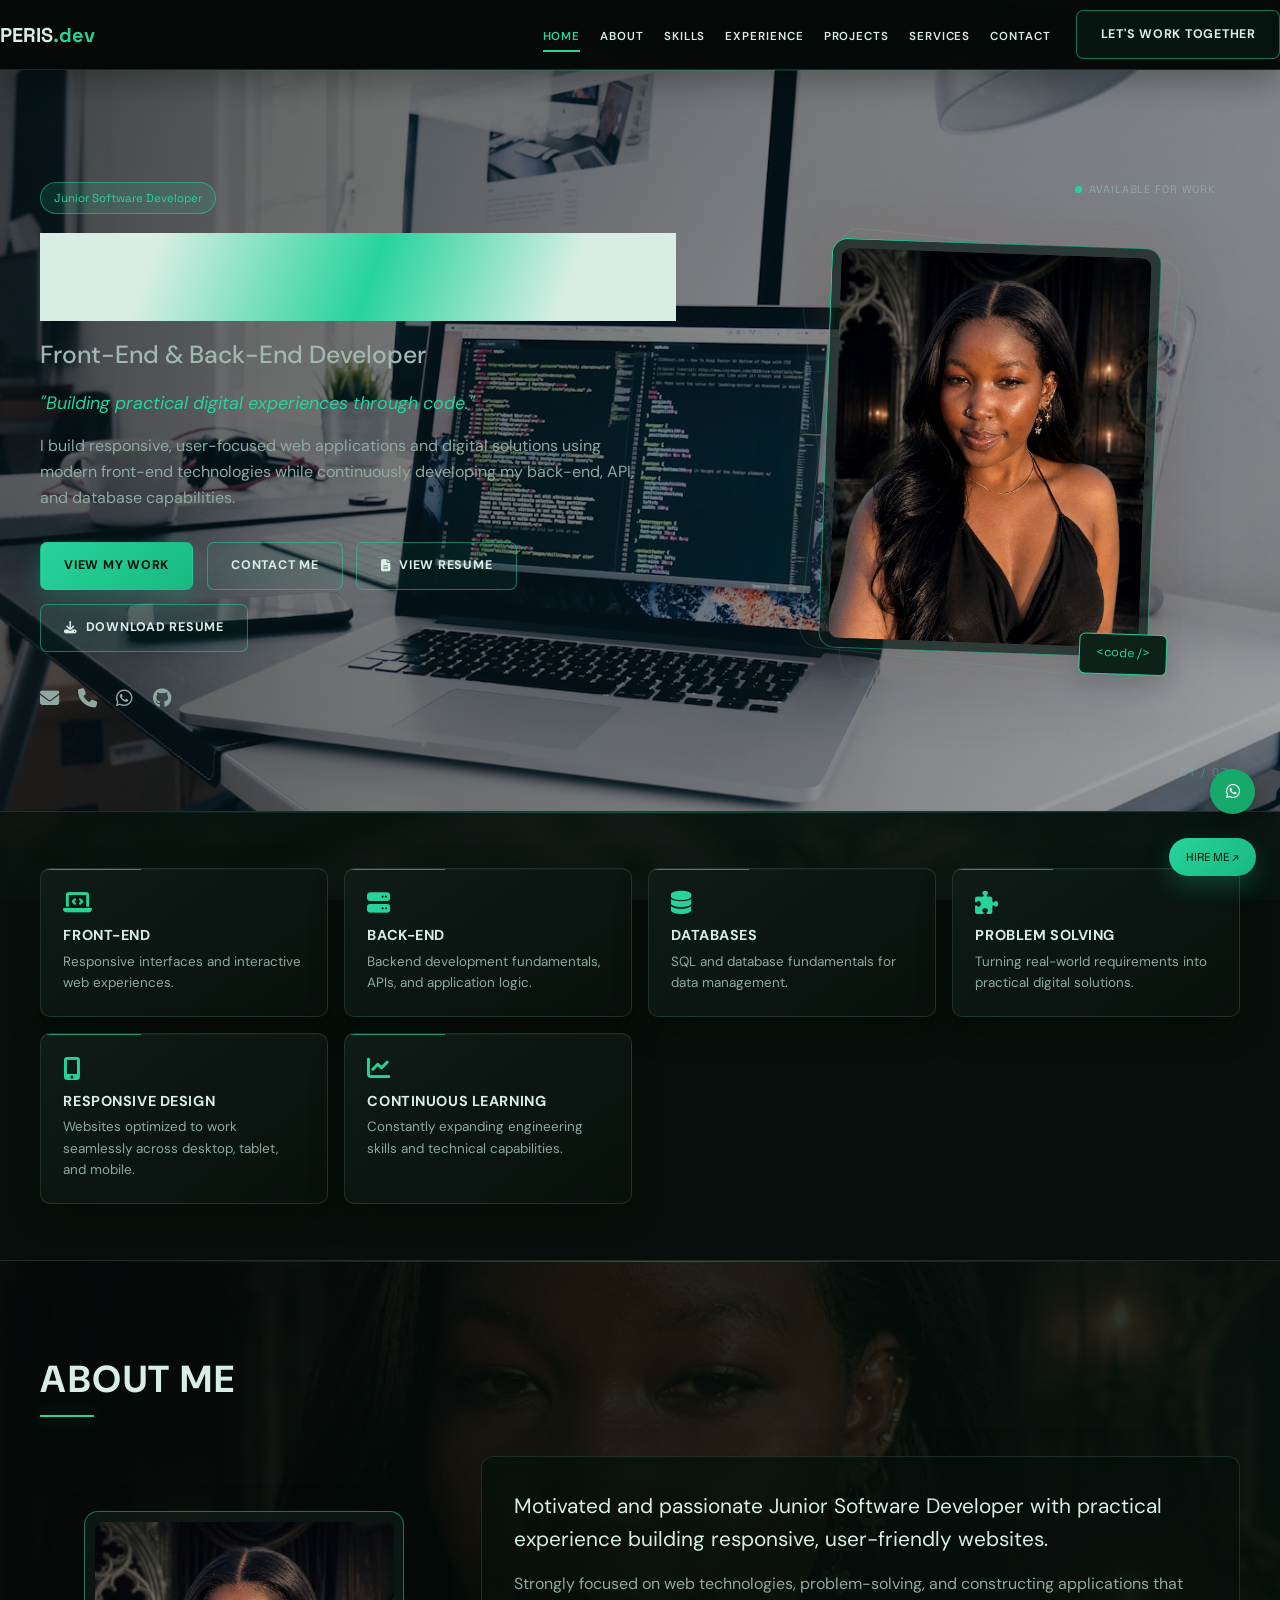
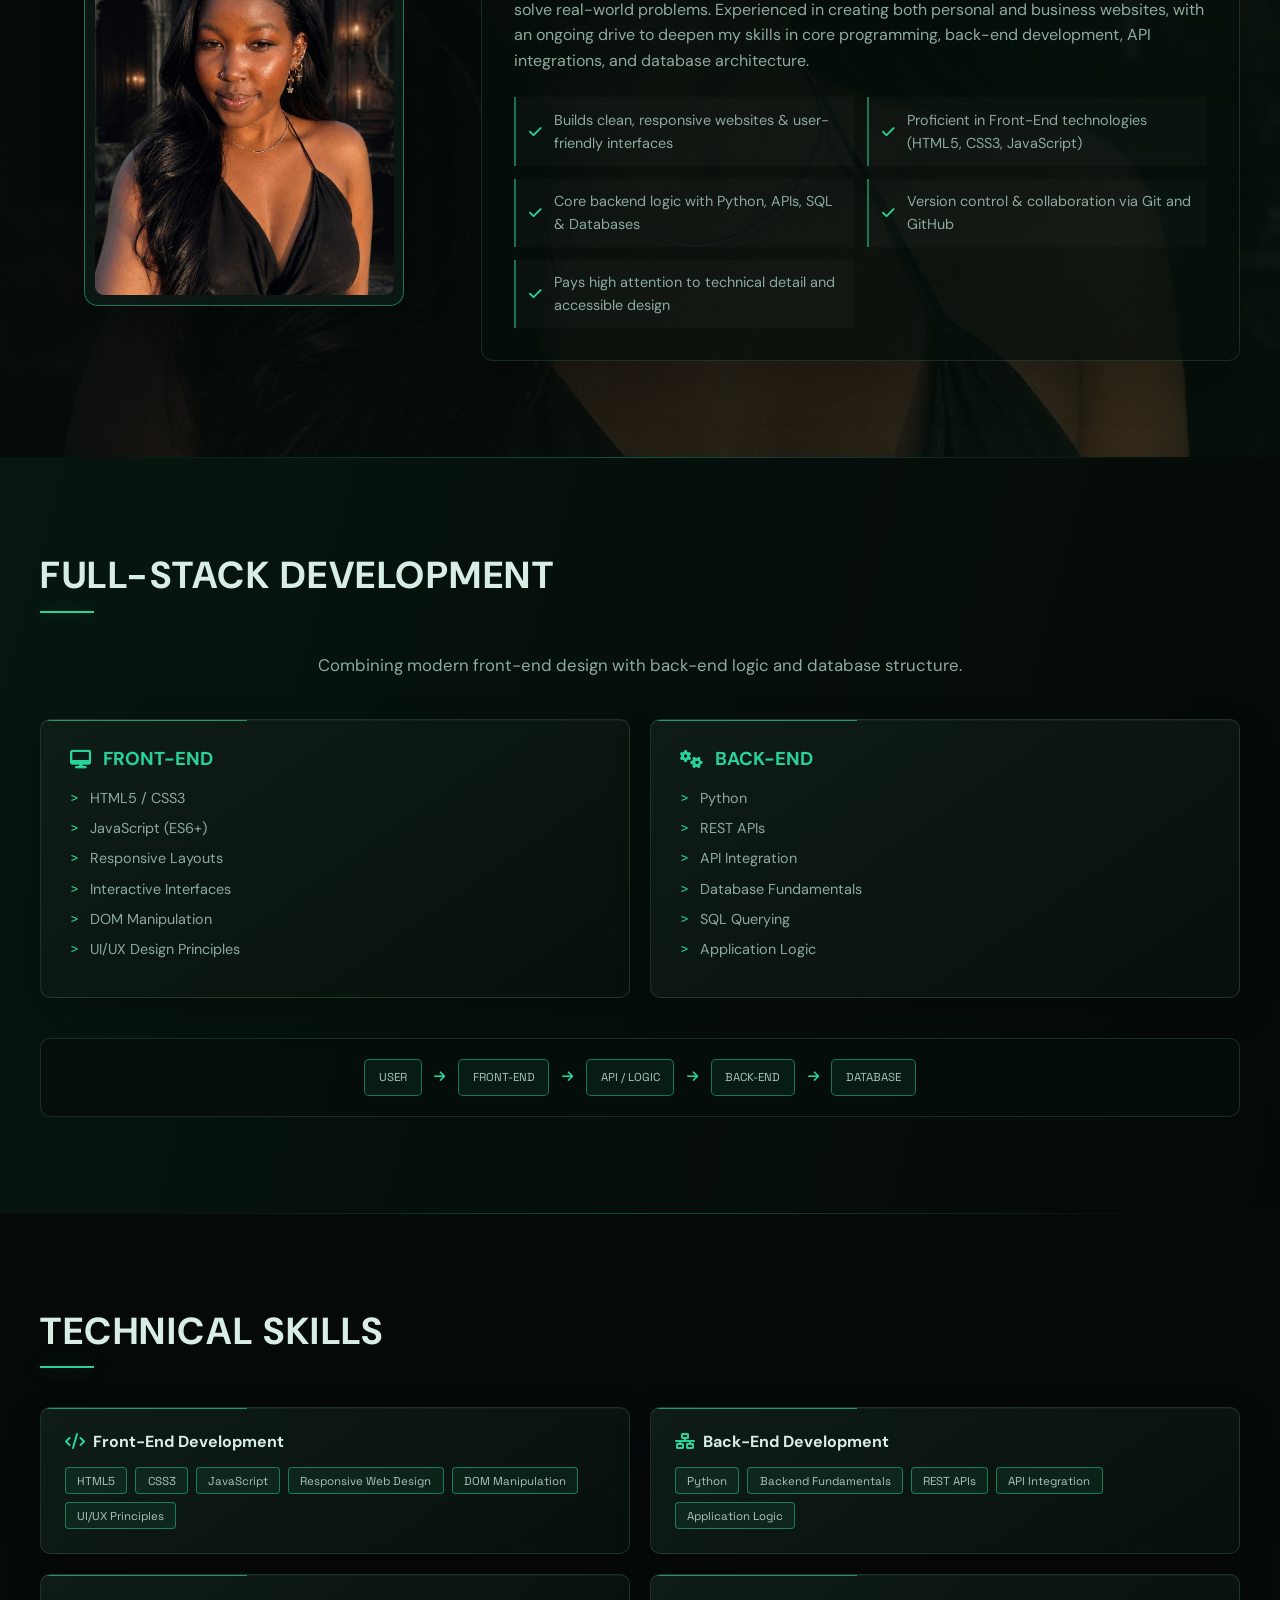
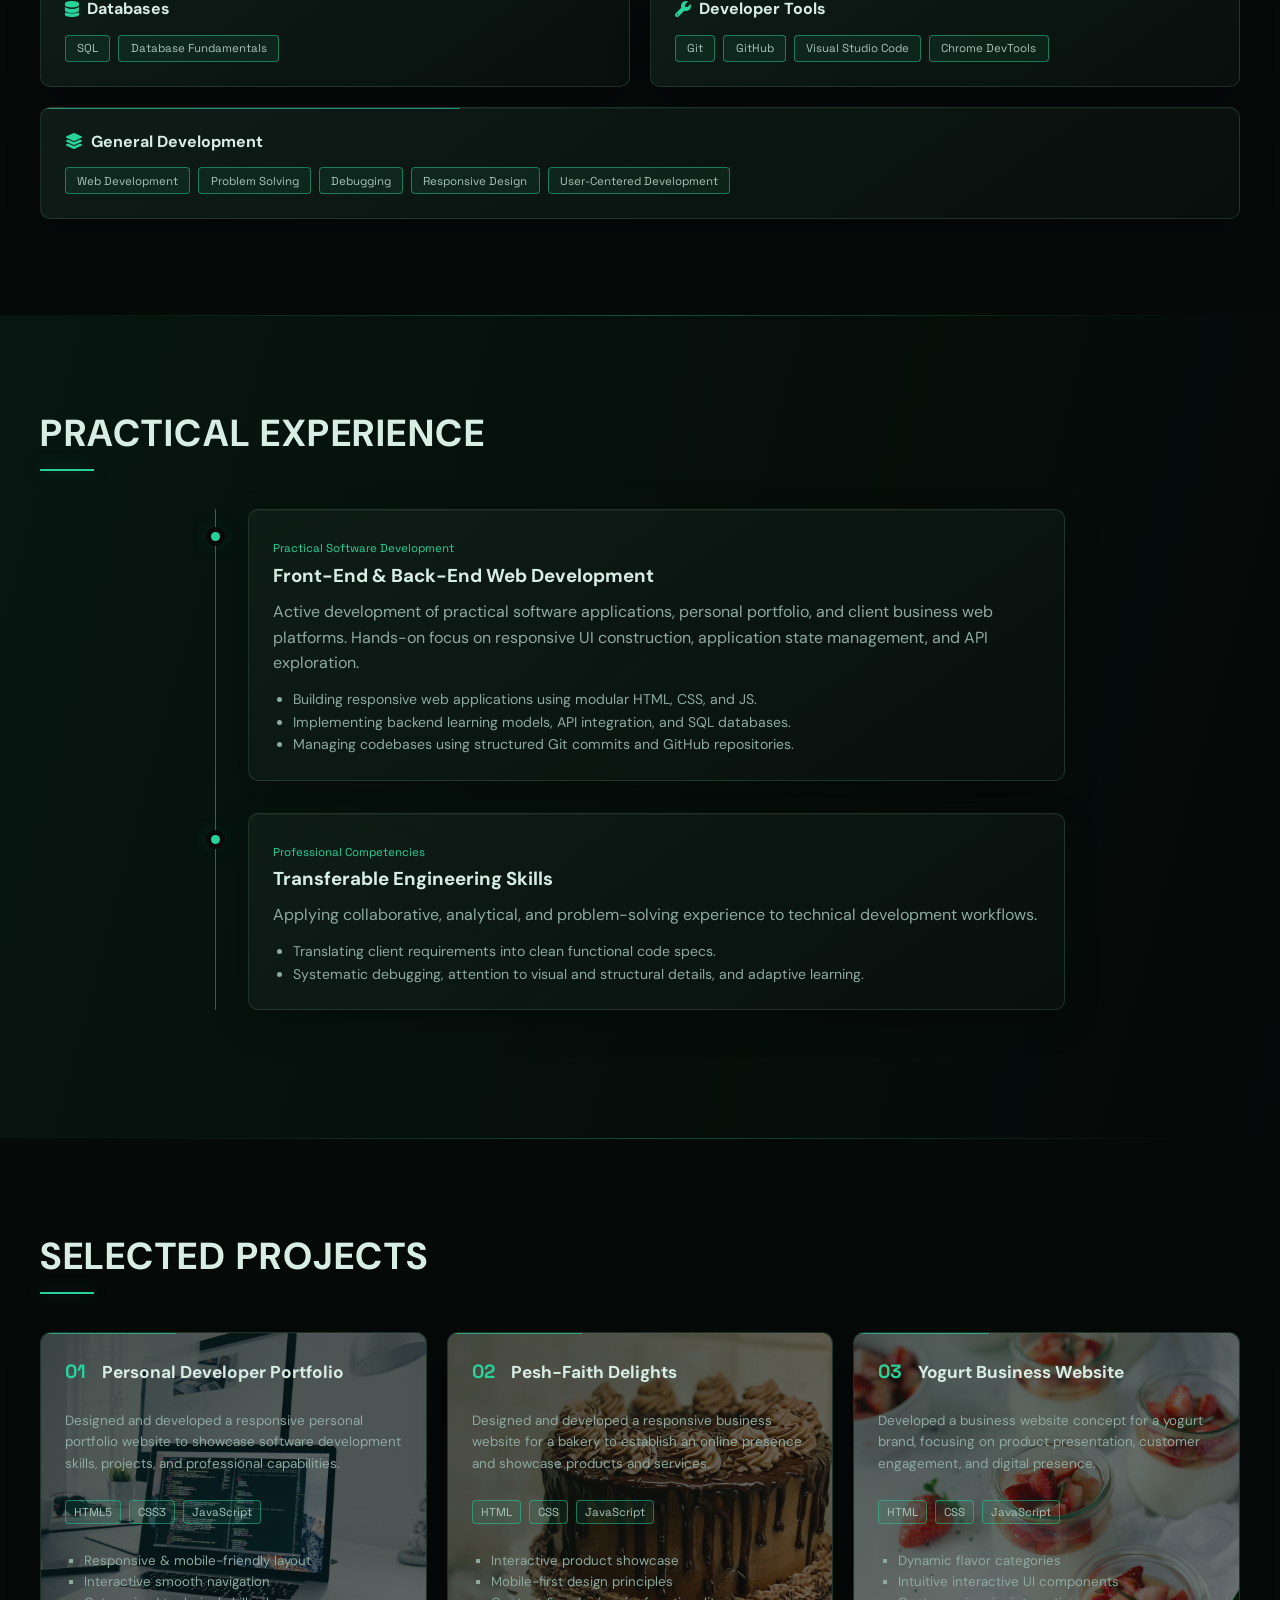
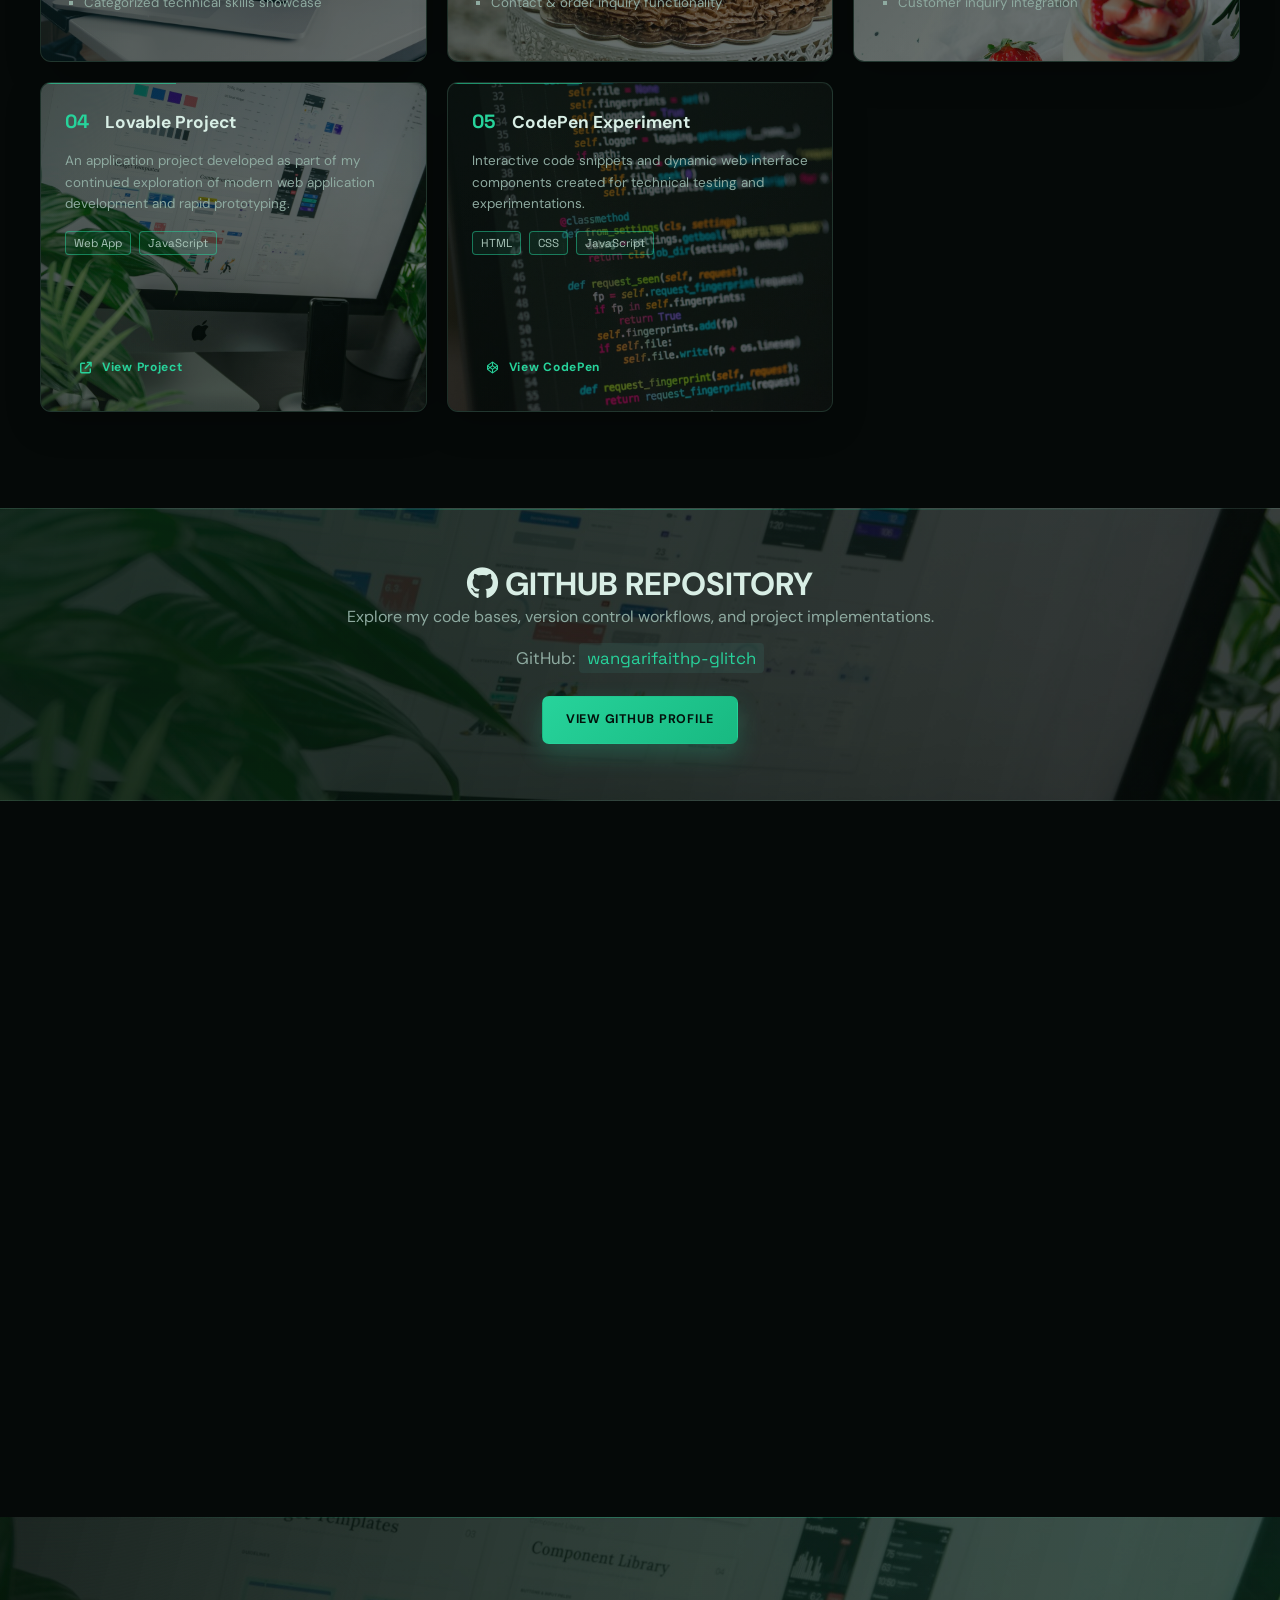
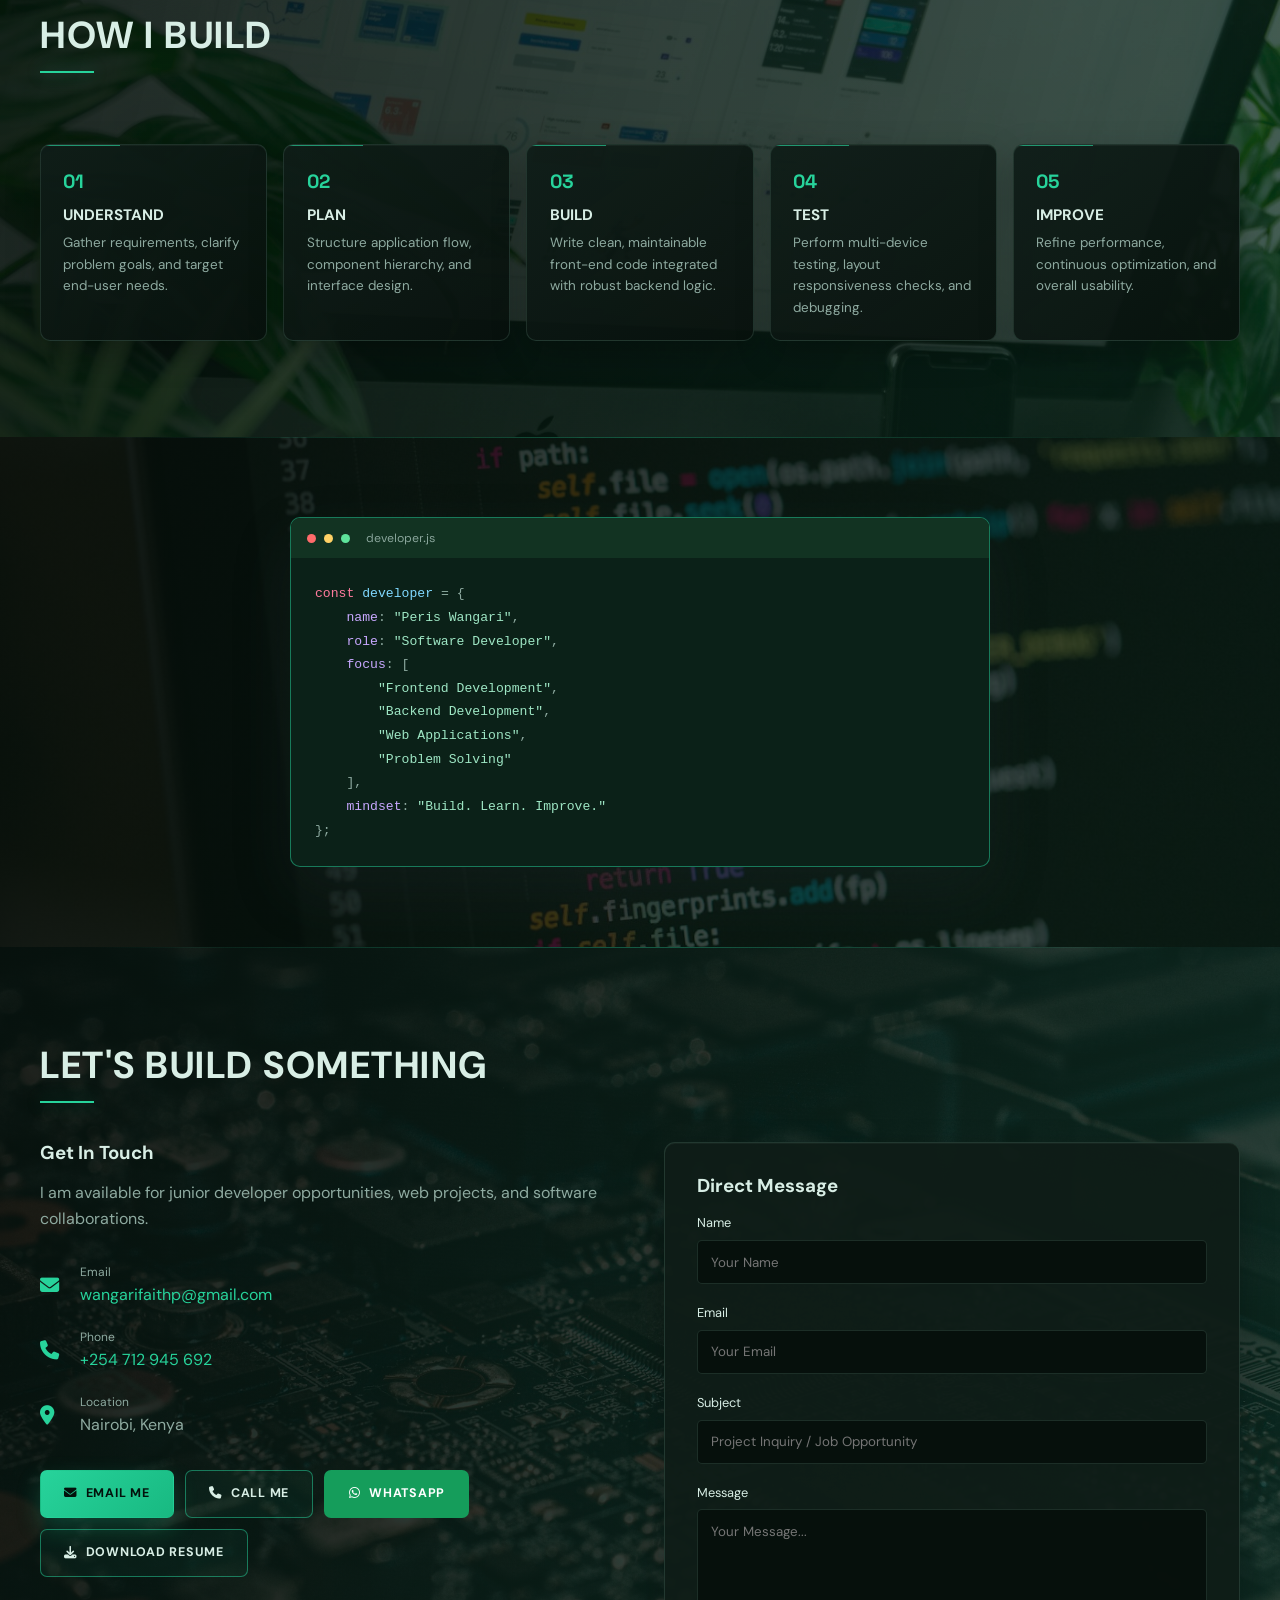
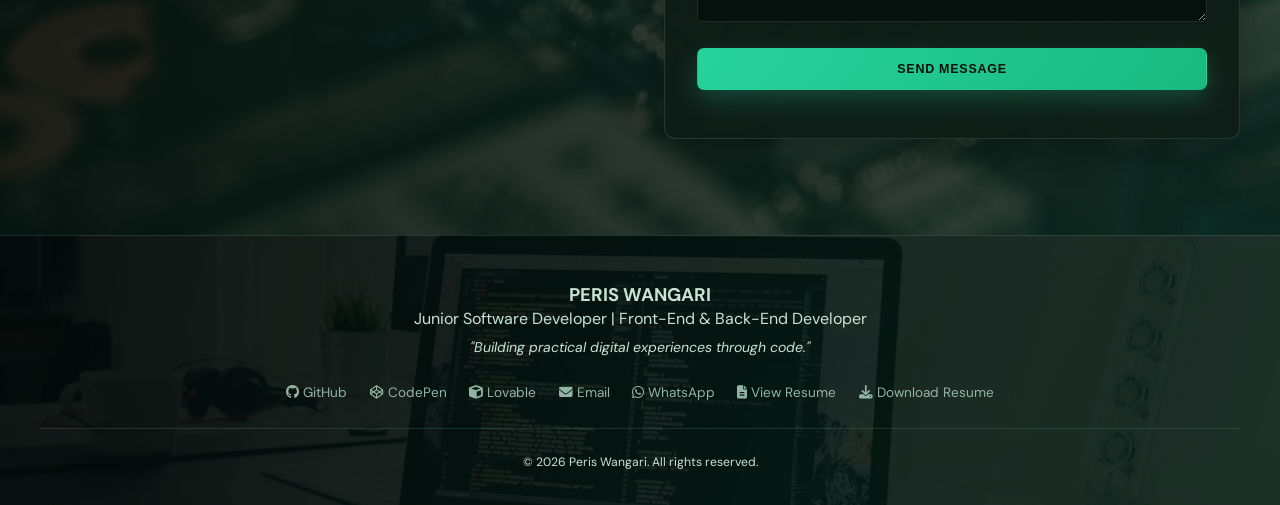
==== commit db6f8dd4: "Add downloadable resume to portfolio" ====
--- a/index.html
+++ b/index.html
@@ -52,6 +52,8 @@
                     <div class="hero-actions">
                         <a href="#projects" class="btn btn-primary">VIEW MY WORK</a>
                         <a href="#contact" class="btn btn-secondary">CONTACT ME</a>
+                        <a href="resume.html" target="_blank" rel="noopener" class="btn btn-outline"><i class="fa-solid fa-file-lines"></i> VIEW RESUME</a>
+                        <a href="resume.html" download="Peris-Wangari-Resume.html" class="btn btn-outline"><i class="fa-solid fa-download"></i> DOWNLOAD RESUME</a>
                     </div>
                     <div class="quick-contacts">
                         <a href="mailto:wangarifaithp@gmail.com" title="Email"><i class="fa-solid fa-envelope"></i></a>
@@ -528,6 +530,7 @@
                             <a href="mailto:wangarifaithp@gmail.com" class="btn btn-primary"><i class="fa-solid fa-envelope"></i> EMAIL ME</a>
                             <a href="tel:+254712945692" class="btn btn-secondary"><i class="fa-solid fa-phone"></i> CALL ME</a>
                             <a href="https://wa.me/254712945692" target="_blank" rel="noopener" class="btn btn-whatsapp"><i class="fa-brands fa-whatsapp"></i> WHATSAPP</a>
+                            <a href="resume.html" download="Peris-Wangari-Resume.html" class="btn btn-outline"><i class="fa-solid fa-download"></i> DOWNLOAD RESUME</a>
                         </div>
                     </div>
 
@@ -578,6 +581,8 @@
                 <a href="https://lovable.dev/projects/204b65ef-665f-4601-84a8-a10ae6b6a799" target="_blank" rel="noopener"><i class="fa-solid fa-cube"></i> Lovable</a>
                 <a href="mailto:wangarifaithp@gmail.com"><i class="fa-solid fa-envelope"></i> Email</a>
                 <a href="https://wa.me/254712945692" target="_blank" rel="noopener"><i class="fa-brands fa-whatsapp"></i> WhatsApp</a>
+                <a href="resume.html" target="_blank" rel="noopener"><i class="fa-solid fa-file-lines"></i> View Resume</a>
+                <a href="resume.html" download="Peris-Wangari-Resume.html"><i class="fa-solid fa-download"></i> Download Resume</a>
             </div>
             <div class="footer-copyright">
                 <p>&copy; 2026 Peris Wangari. All rights reserved.</p>
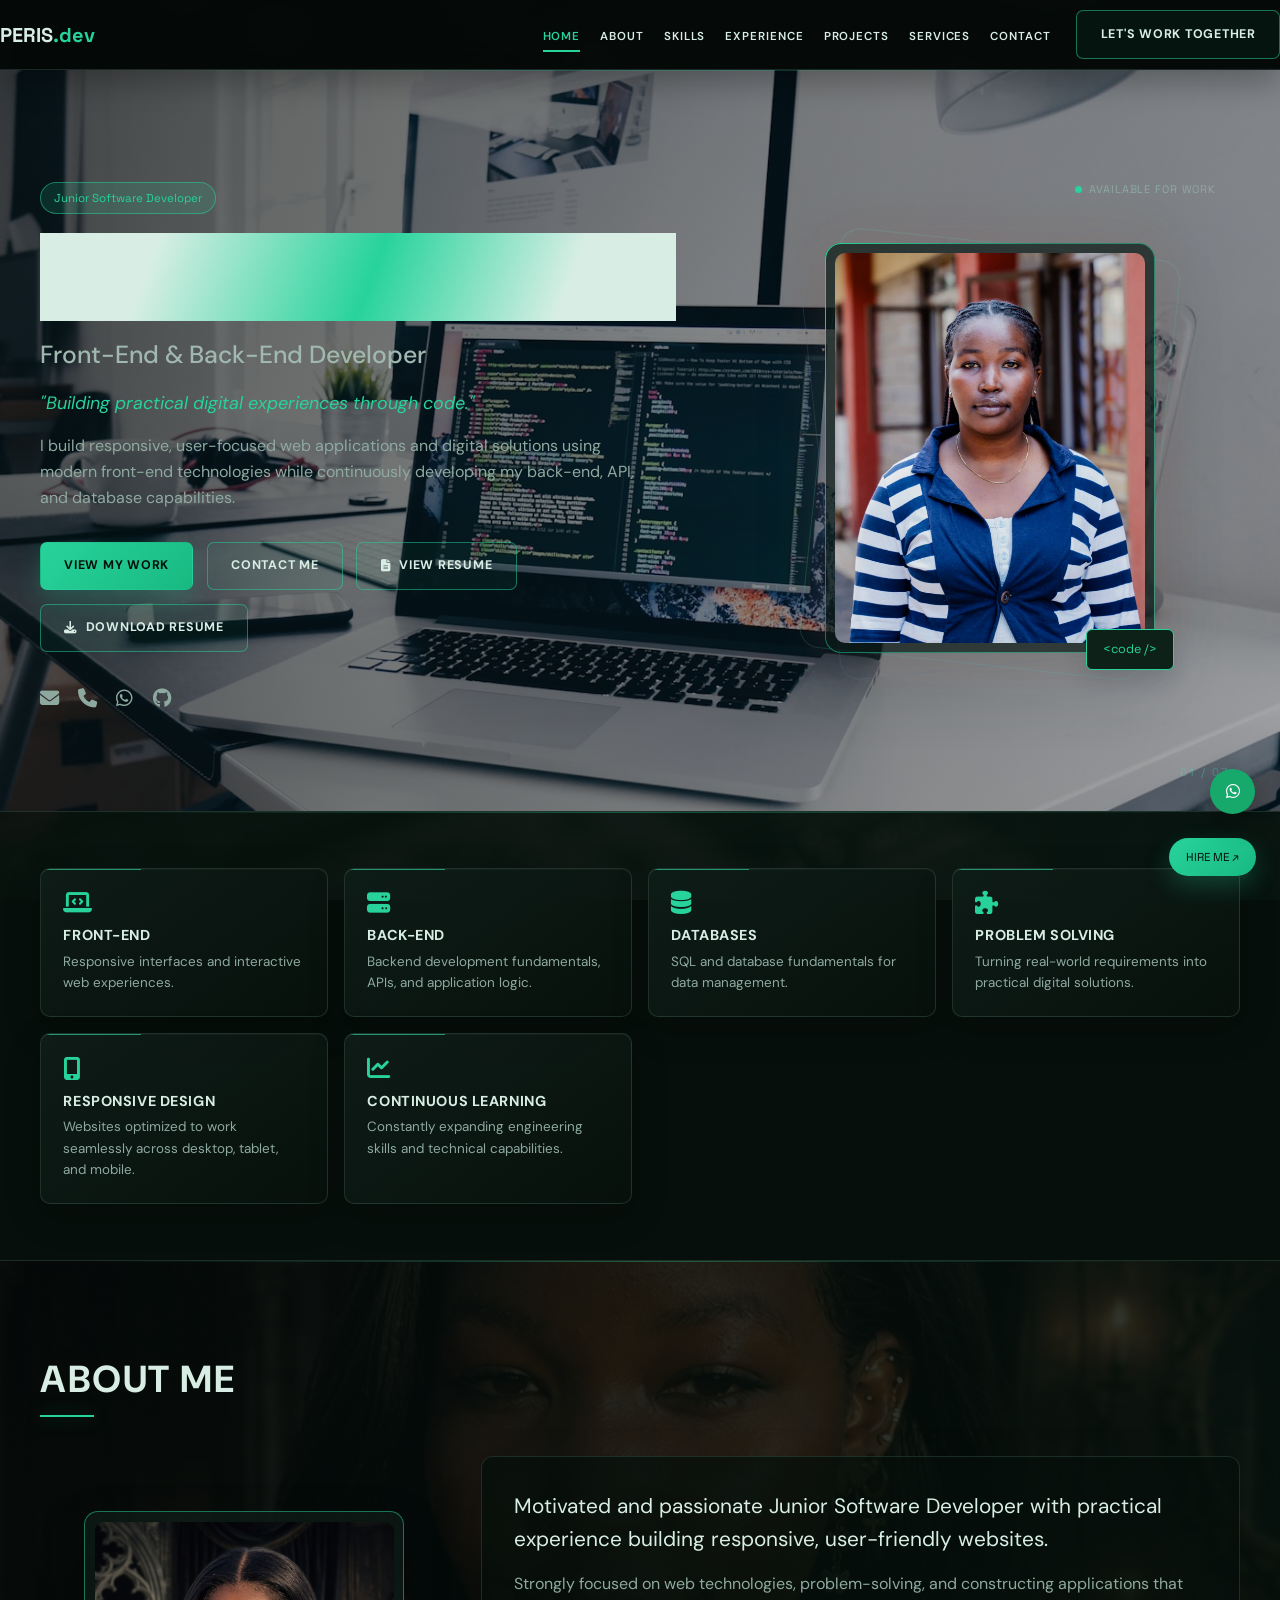
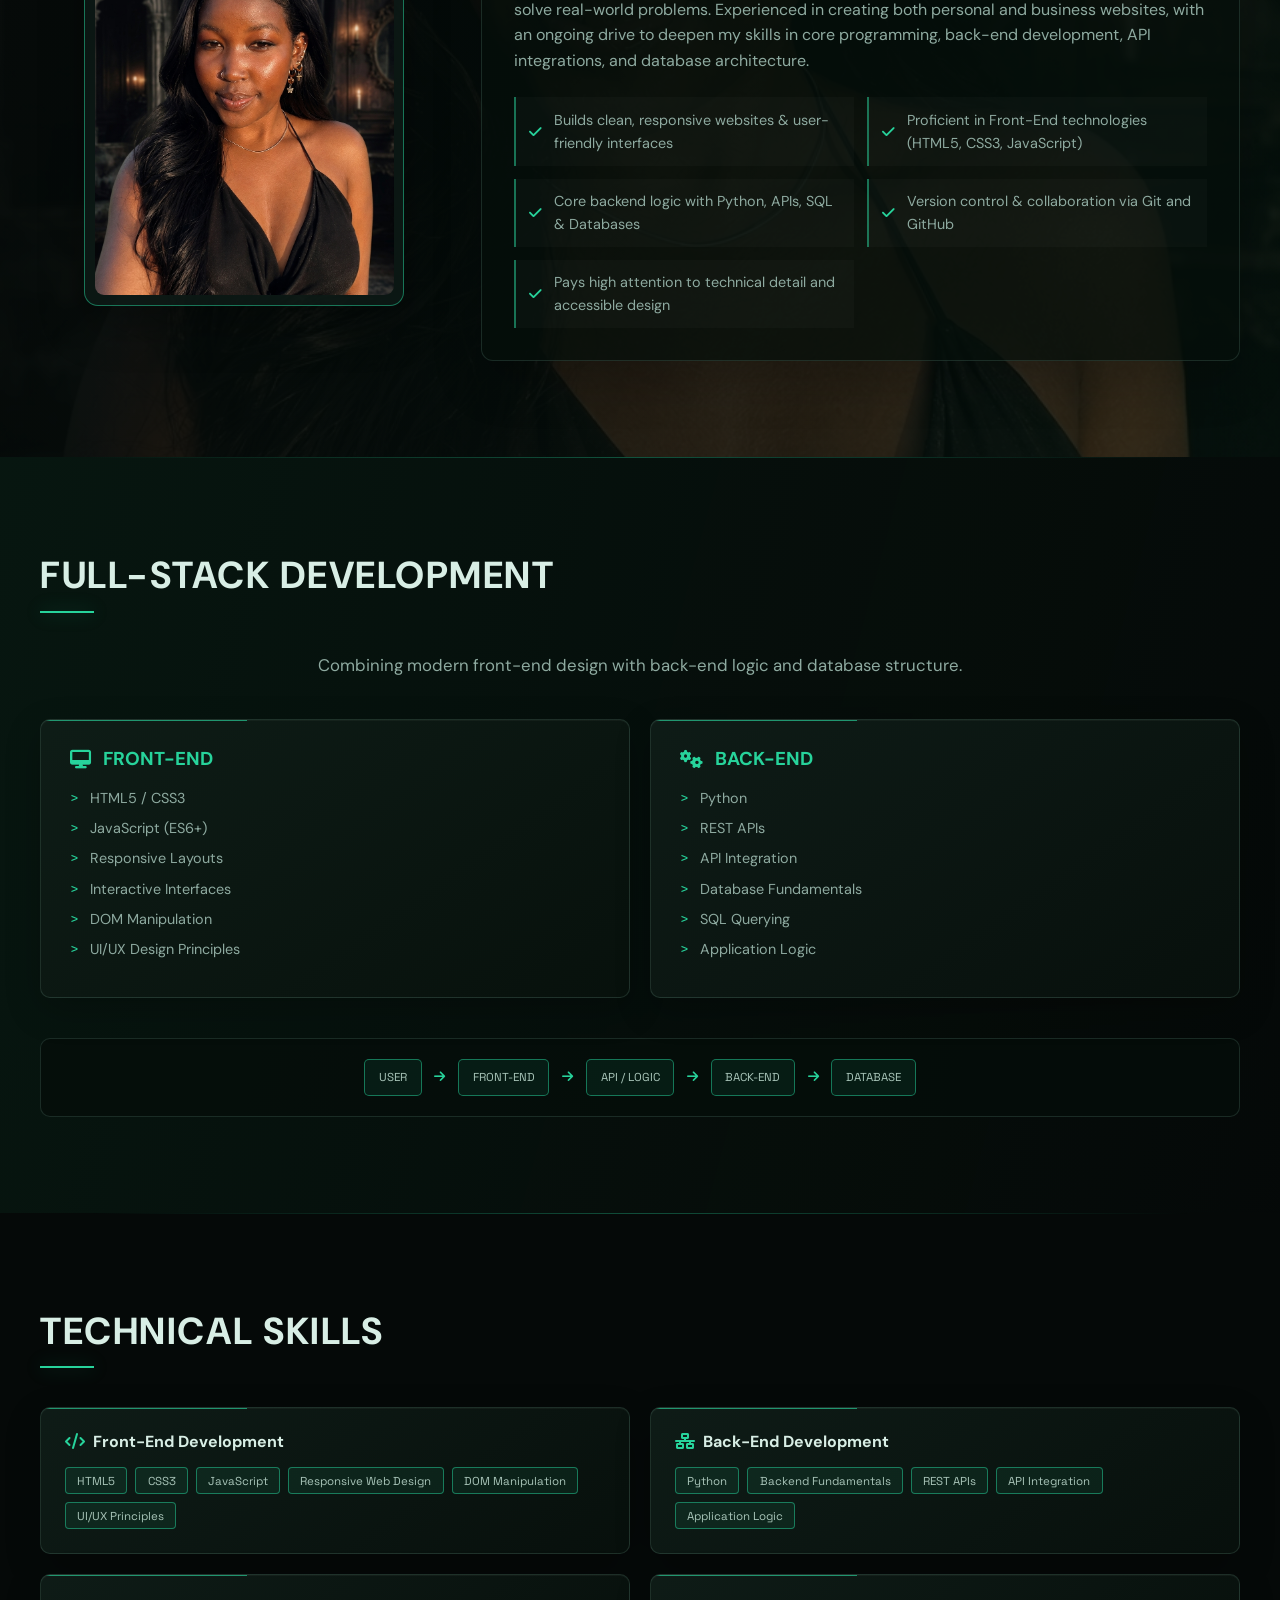
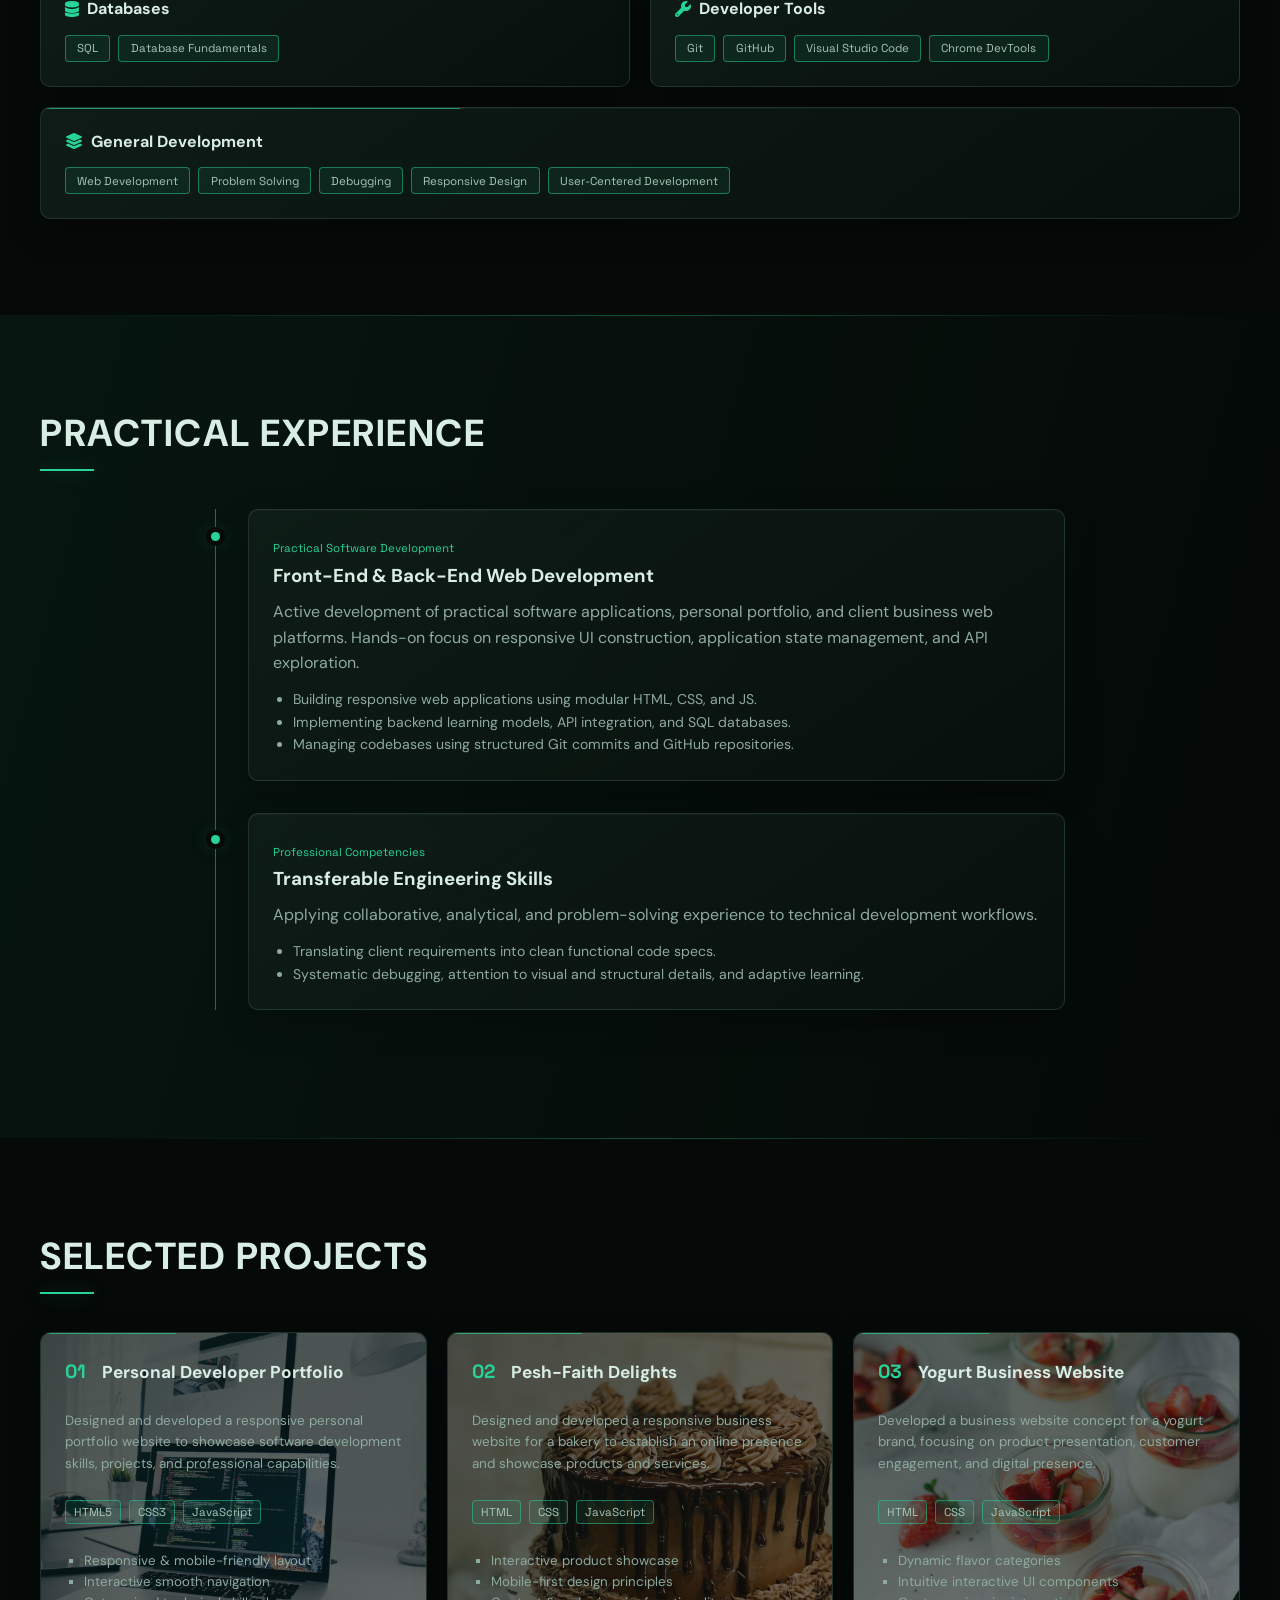
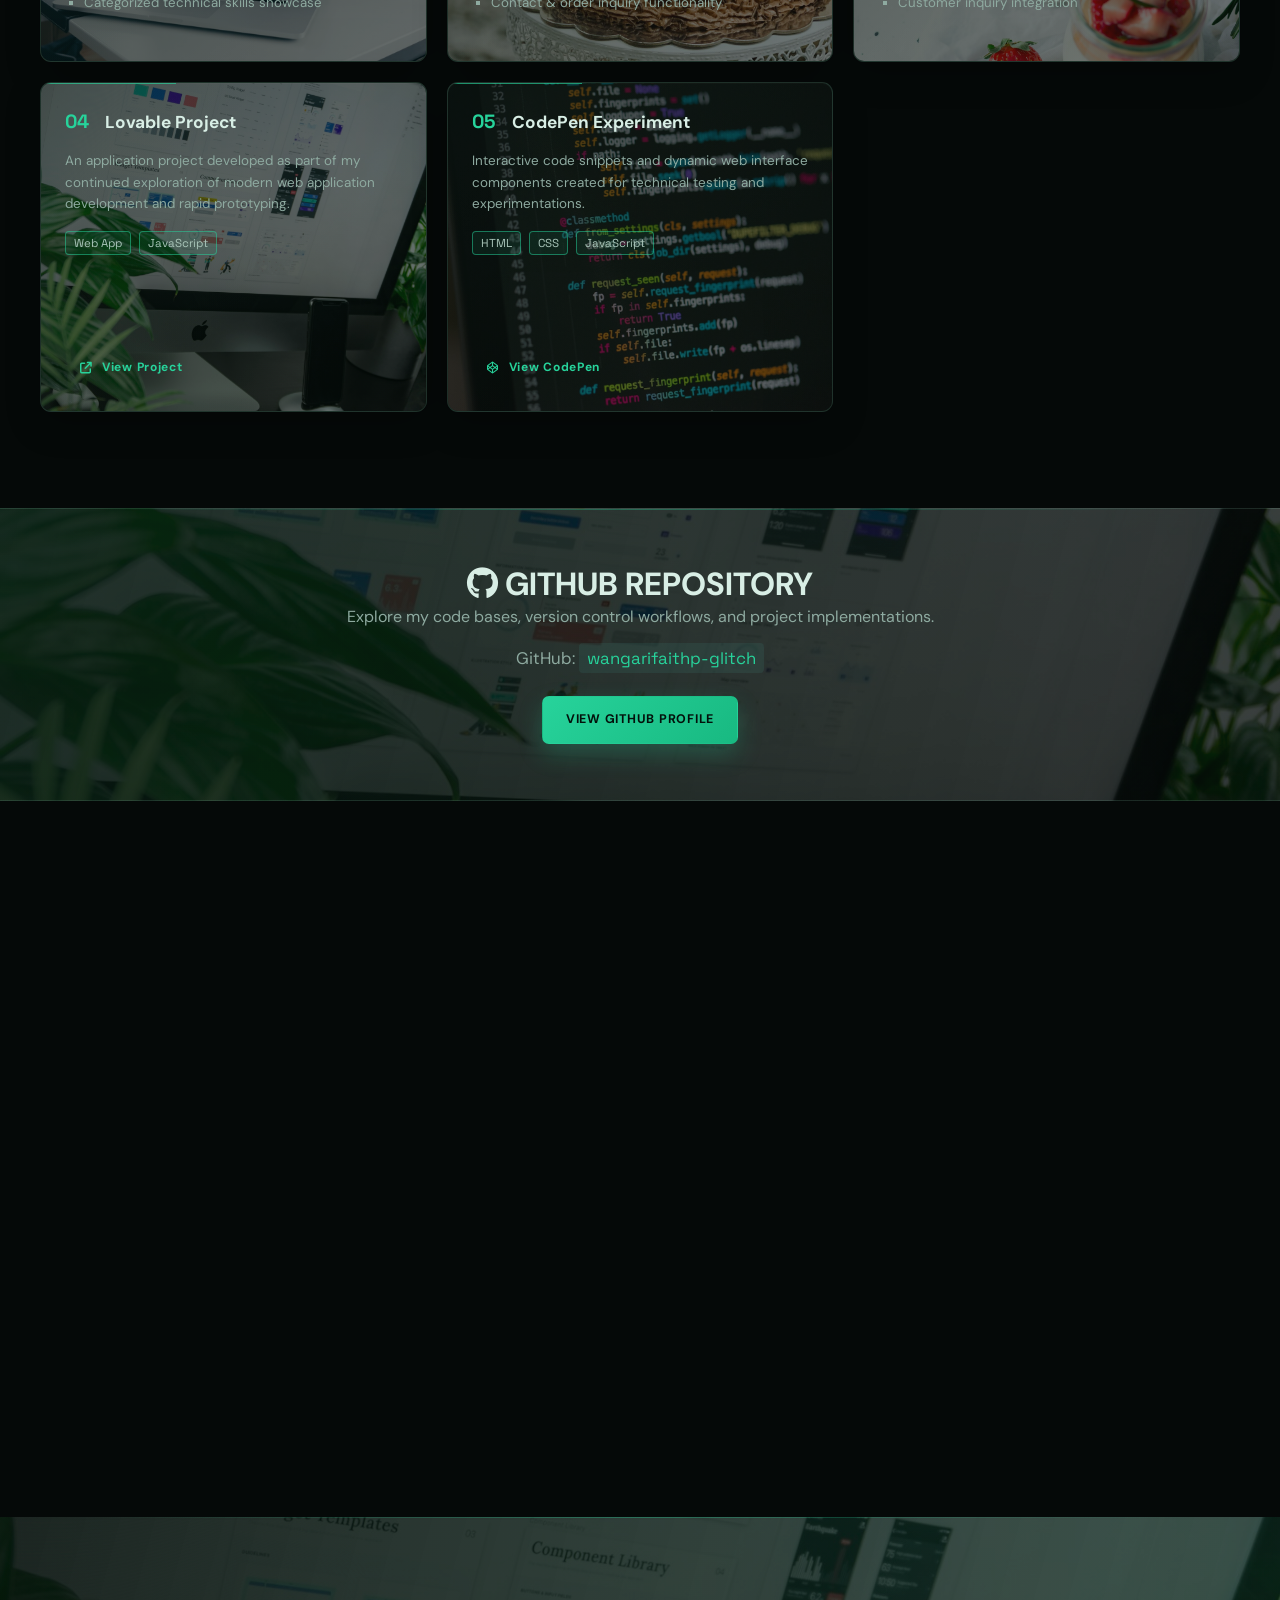
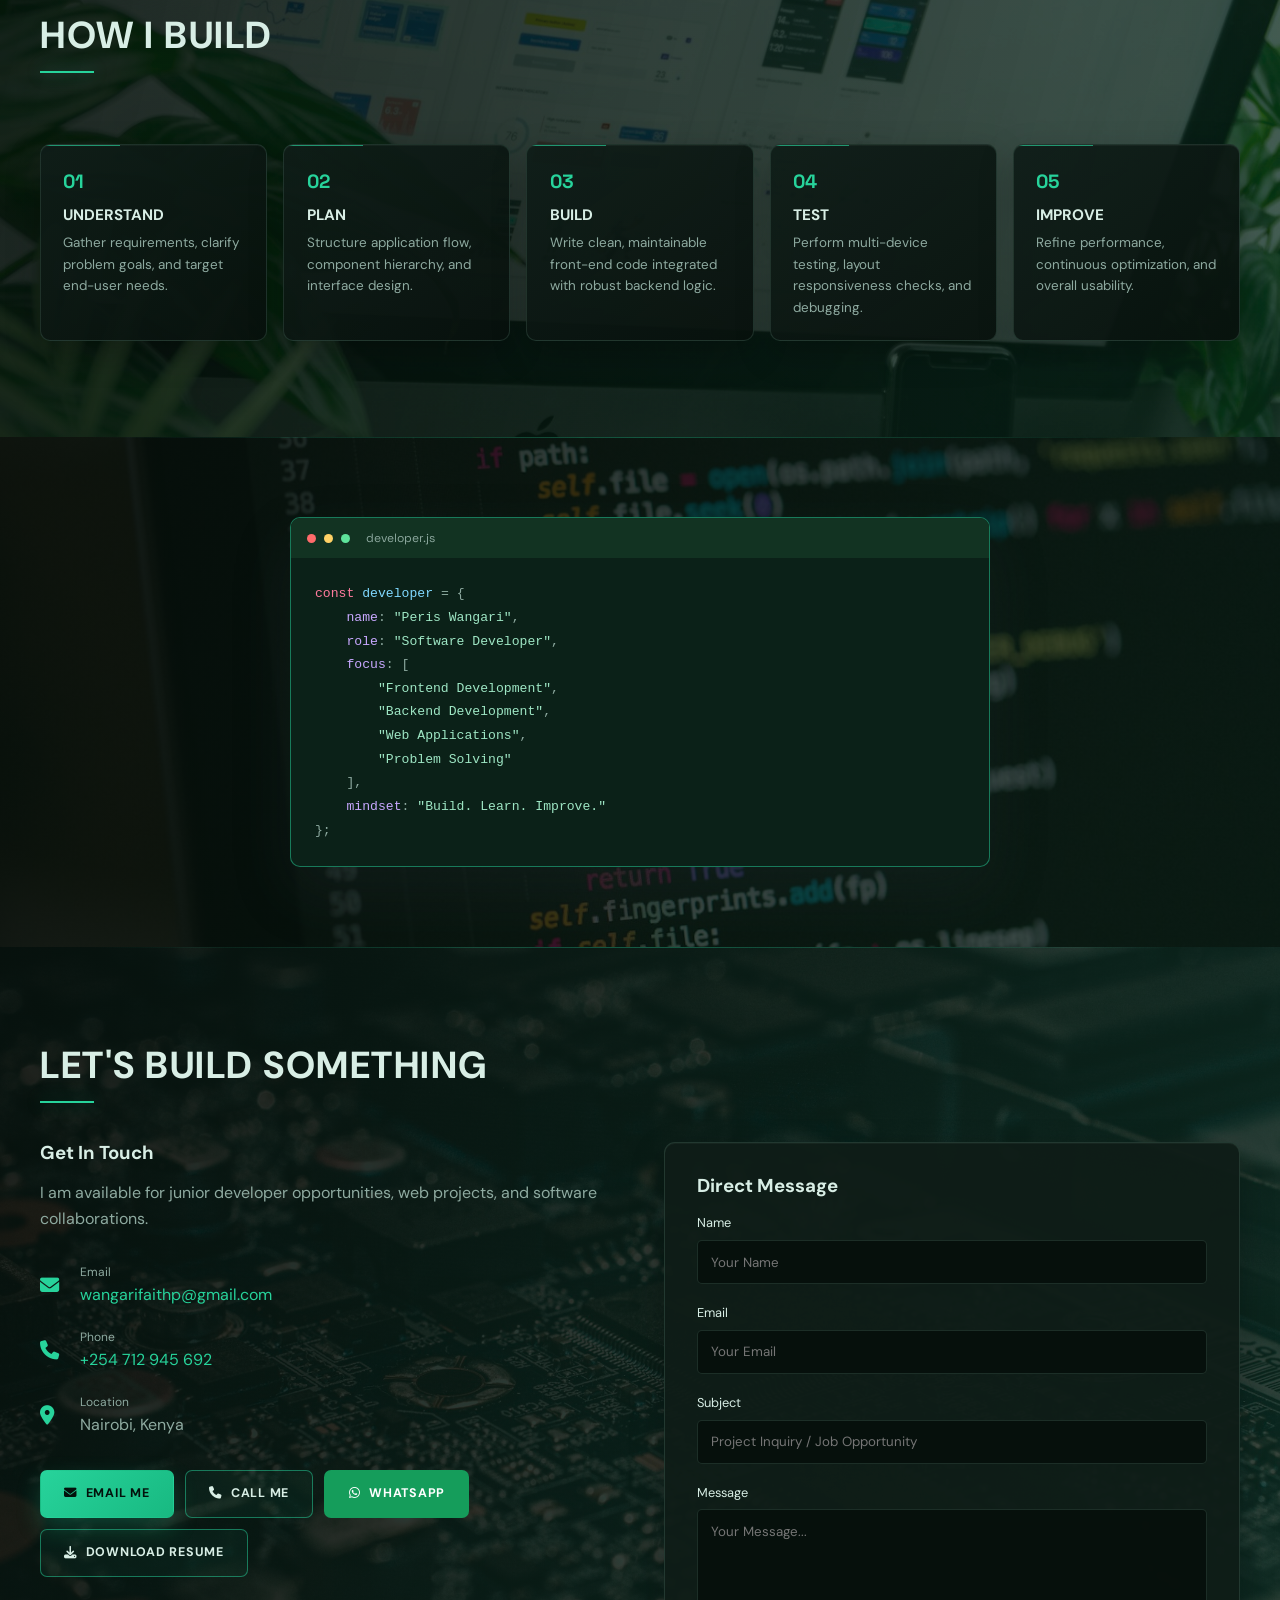
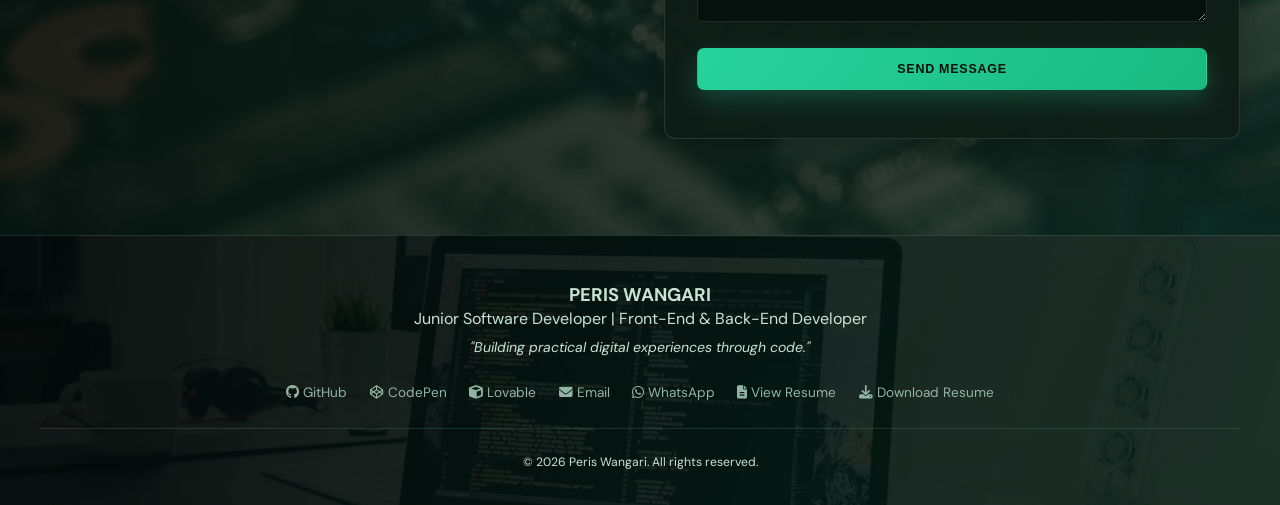
==== commit 66d7d5ac: "Update portfolio contact details and profile photo Co-authored-by: Copilot <223556219+Copilot@users." ====
--- a/index.html
+++ b/index.html
@@ -64,7 +64,7 @@
                 </div>
                 <div class="hero-image-wrapper">
                     <div class="image-frame">
-                        <img src="developer-photo.jpg" alt="Peris Wangari - Software Developer" class="profile-img">
+                        <img src="assets/peris-wangari.png" alt="Peris Wangari - Software Developer" class="profile-img">
                         <div class="code-overlay-badge">&lt;code /&gt;</div>
                     </div>
                 </div>
@@ -507,7 +507,7 @@
                                 <i class="fa-solid fa-envelope"></i>
                                 <div>
                                     <span>Email</span>
-                                    <a href="mailto:wangarifaithp@gmail.com">wangarifaithp@gmail.com</a>
+                                    <a class="contact-email" href="mailto:wangarifaithp@gmail.com">wangarifaithp@gmail.com</a>
                                 </div>
                             </div>
                             <div class="method-item">
--- a/style.css
+++ b/style.css
@@ -73,13 +73,12 @@
 .quick-contacts { display: flex; gap: 1.2rem; }
 .quick-contacts a { color: var(--text-muted); font-size: 1.2rem; }
 .quick-contacts a:hover { color: var(--accent); transform: translateY(-3px); }
-.hero-image-wrapper { position: relative; display: flex; justify-content: center; animation: float-in 1s .15s both; }
+.hero-image-wrapper { position: relative; display: flex; justify-content: center; }
 .hero-image-wrapper::before, .hero-image-wrapper::after { content: ''; position: absolute; border: 1px solid rgba(82,214,197,.2); pointer-events: none; }
 .hero-image-wrapper::before { width: 340px; height: 420px; border-radius: 20px; transform: rotate(6deg); }
 .hero-image-wrapper::after { width: 340px; height: 420px; border-radius: 20px; transform: rotate(-6deg); border-color: rgba(99,126,157,.22); }
-.image-frame { position: relative; z-index: 1; width: min(100%, 330px); height: 410px; border-radius: 16px; border: 1px solid var(--border-highlight); background: var(--bg-card); padding: 9px; box-shadow: 0 28px 70px rgba(0,0,0,.45), 0 0 55px rgba(32,184,170,.13); transform: rotate(2deg); transition: transform .45s ease; }
-.image-frame:hover { transform: rotate(0) translateY(-7px); }
-.image-frame::before { content: ''; position: absolute; inset: -1px; border-radius: inherit; border: 1px solid transparent; background: linear-gradient(120deg, var(--accent), transparent 40%, transparent 60%, rgba(255,255,255,.2)) border-box; mask: linear-gradient(#fff 0 0) padding-box, linear-gradient(#fff 0 0); mask-composite: exclude; animation: border-drift 5s linear infinite; }
+.image-frame { position: relative; z-index: 1; width: min(100%, 330px); height: 410px; border-radius: 16px; border: 1px solid var(--border-highlight); background: var(--bg-card); padding: 9px; box-shadow: 0 28px 70px rgba(0,0,0,.45), 0 0 55px rgba(32,184,170,.13); }
+.image-frame::before { content: ''; position: absolute; inset: -1px; border-radius: inherit; border: 1px solid transparent; background: linear-gradient(120deg, var(--accent), transparent 40%, transparent 60%, rgba(255,255,255,.2)) border-box; mask: linear-gradient(#fff 0 0) padding-box, linear-gradient(#fff 0 0); mask-composite: exclude; }
 .profile-img { width: 100%; height: 100%; object-fit: cover; border-radius: 10px; filter: saturate(.9) contrast(1.05); }
 .code-overlay-badge { position: absolute; bottom: -18px; right: -20px; background: #0c1520; border: 1px solid var(--accent); color: var(--accent); font-family: var(--font-mono); padding: .6rem 1rem; border-radius: 6px; font-size: .78rem; box-shadow: 0 10px 25px rgba(0,0,0,.35); }
 
@@ -162,6 +161,7 @@
 .dot { width: 9px; height: 9px; border-radius: 50%; }.red { background: #ff6b6b; }.yellow { background: #ffd166; }.green { background: #5ee39b; }
 .code-title { font-size: .75rem; color: var(--text-muted); margin-left: .5rem; }.code-window pre { padding: 1.5rem; overflow-x: auto; font-size: .82rem; line-height: 1.8; }.keyword { color: #ff7b9d; }.variable { color: #80d9ff; }.property { color: #c8a8ff; }.string { color: #9ee6c4; }
 .contact-grid { gap: 3rem; }.contact-info h3, .contact-form h3 { margin-bottom: 1rem; }.contact-methods { margin: 2rem 0; display: flex; flex-direction: column; gap: 1.25rem; }.method-item { display: flex; align-items: center; gap: 1rem; }.method-item i { font-size: 1.2rem; color: var(--accent); width: 24px; }.method-item span { display: block; font-size: .75rem; color: var(--text-muted); }.contact-action-btns { display: flex; flex-wrap: wrap; gap: .7rem; }
+.contact-grid > *, .method-item > div { min-width: 0; }.contact-email { overflow-wrap: anywhere; }
 .contact-form { padding: 2rem; border-radius: 11px; }.form-group { margin-bottom: 1.15rem; }.form-group label { display: block; font-size: .8rem; margin-bottom: .4rem; color: var(--text-bright); }.form-group input, .form-group textarea { width: 100%; padding: .8rem; background: rgba(4,8,13,.7); border: 1px solid var(--border-color); border-radius: 5px; color: var(--text-bright); font-family: var(--font-sans); transition: border-color var(--transition-speed), box-shadow var(--transition-speed); }.form-group input:focus, .form-group textarea:focus { outline: none; border-color: var(--accent); box-shadow: 0 0 0 3px var(--accent-soft); }.error-msg { display: none; color: var(--danger); font-size: .72rem; margin-top: .25rem; }.form-group.invalid input, .form-group.invalid textarea { border-color: var(--danger); }.form-group.invalid .error-msg { display: block; }.form-status { margin-top: 1rem; font-size: .82rem; text-align: center; }
 .footer { background: #06090e; border-top: 1px solid var(--border-color); padding: 3rem 0 2rem; }.footer-container { display: flex; flex-direction: column; align-items: center; gap: 1.5rem; text-align: center; }.footer-brand h3 { font-size: 1.15rem; }.footer-brand .tagline { font-style: italic; font-size: .88rem; margin-top: .25rem; }.footer-links { display: flex; flex-wrap: wrap; gap: 1.4rem; justify-content: center; }.footer-links a { color: var(--text-muted); font-size: .85rem; }.footer-links a:hover { color: var(--accent); }.footer-copyright { font-size: .76rem; color: var(--text-muted); border-top: 1px solid var(--border-color); width: 100%; padding-top: 1.5rem; }
 
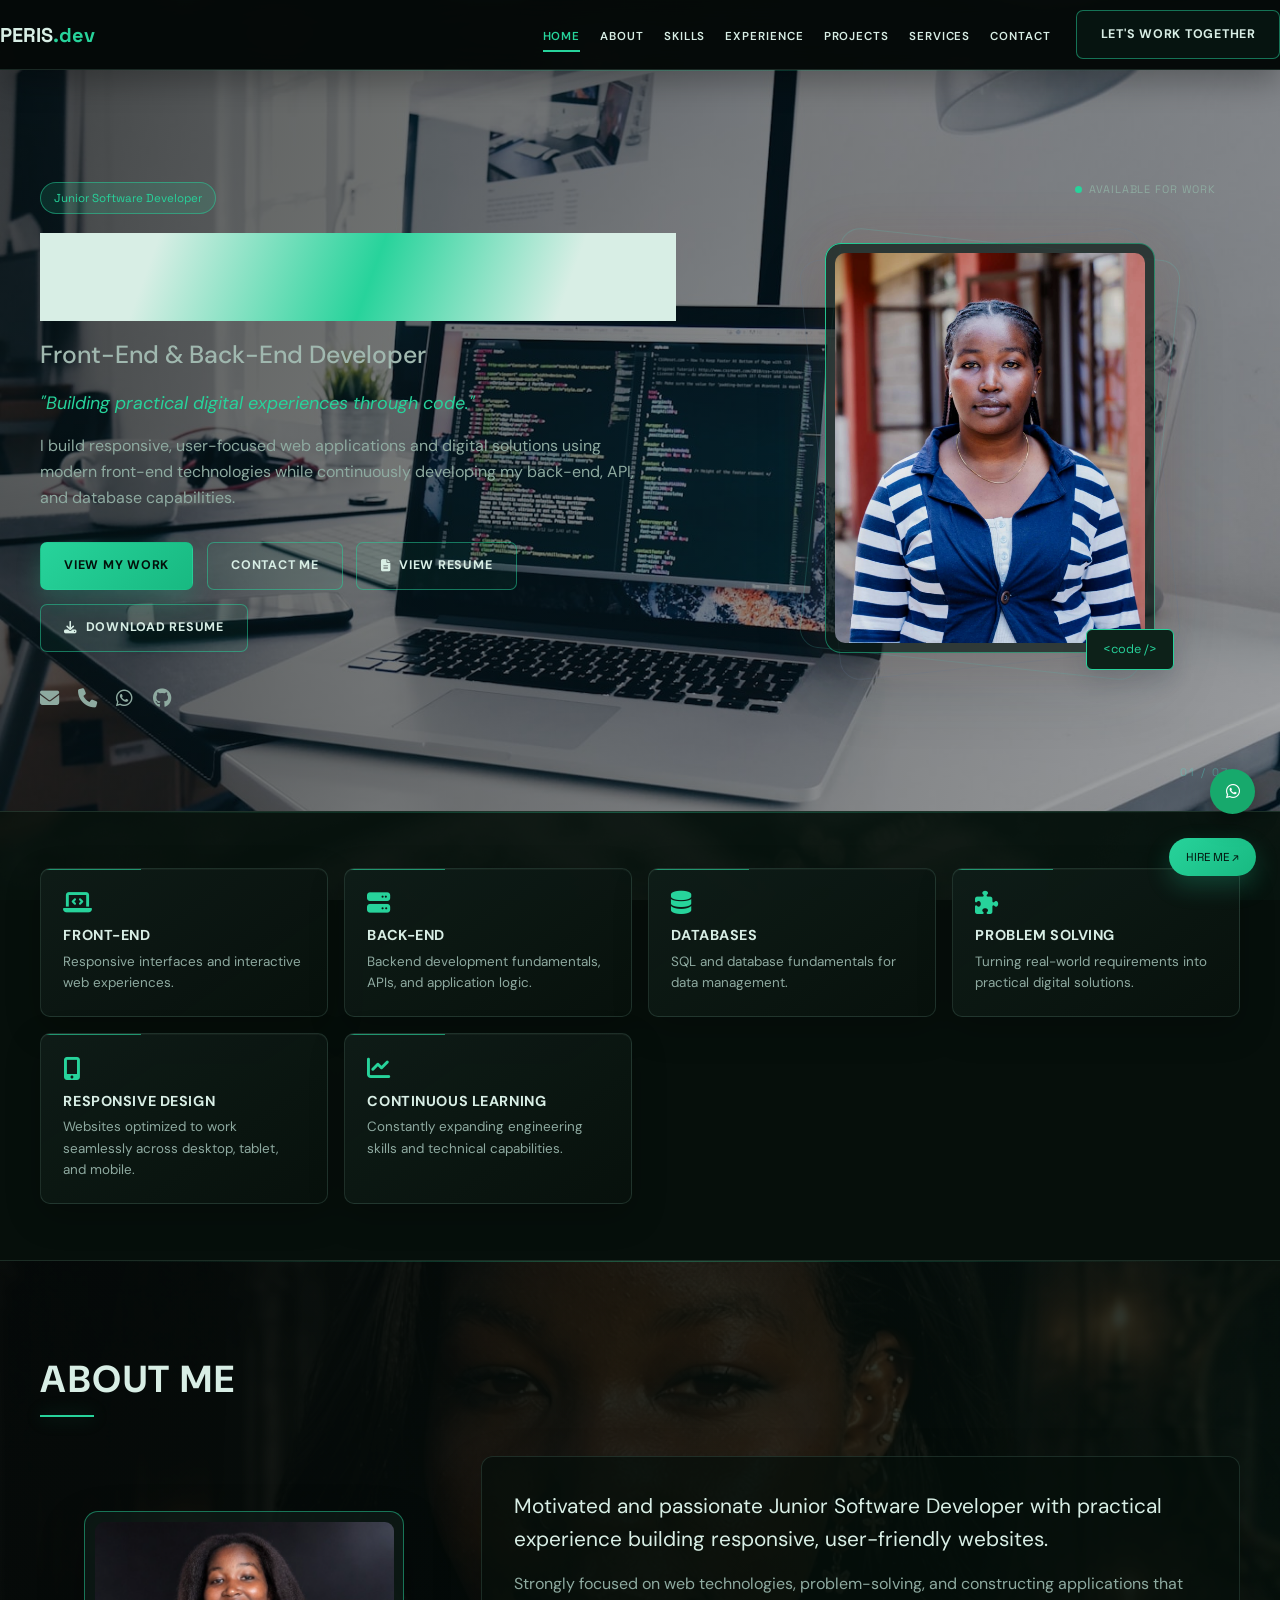
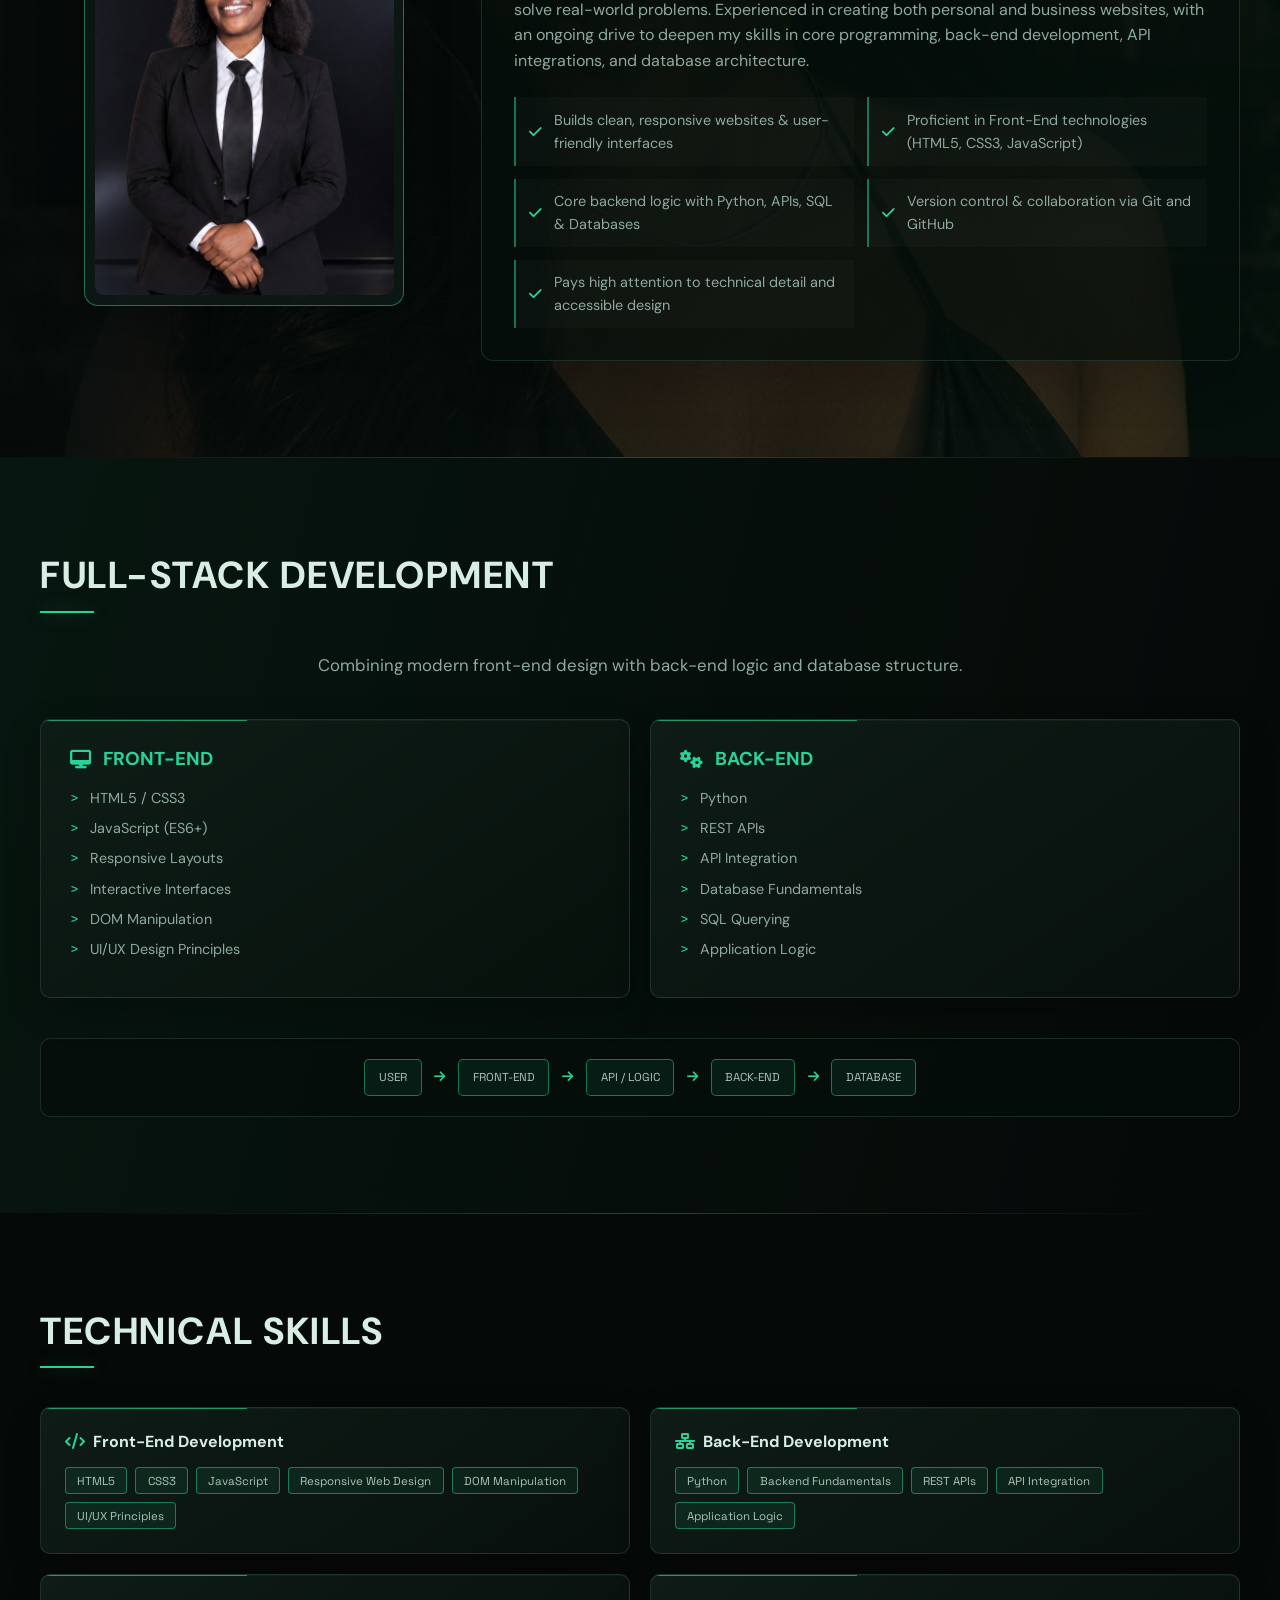
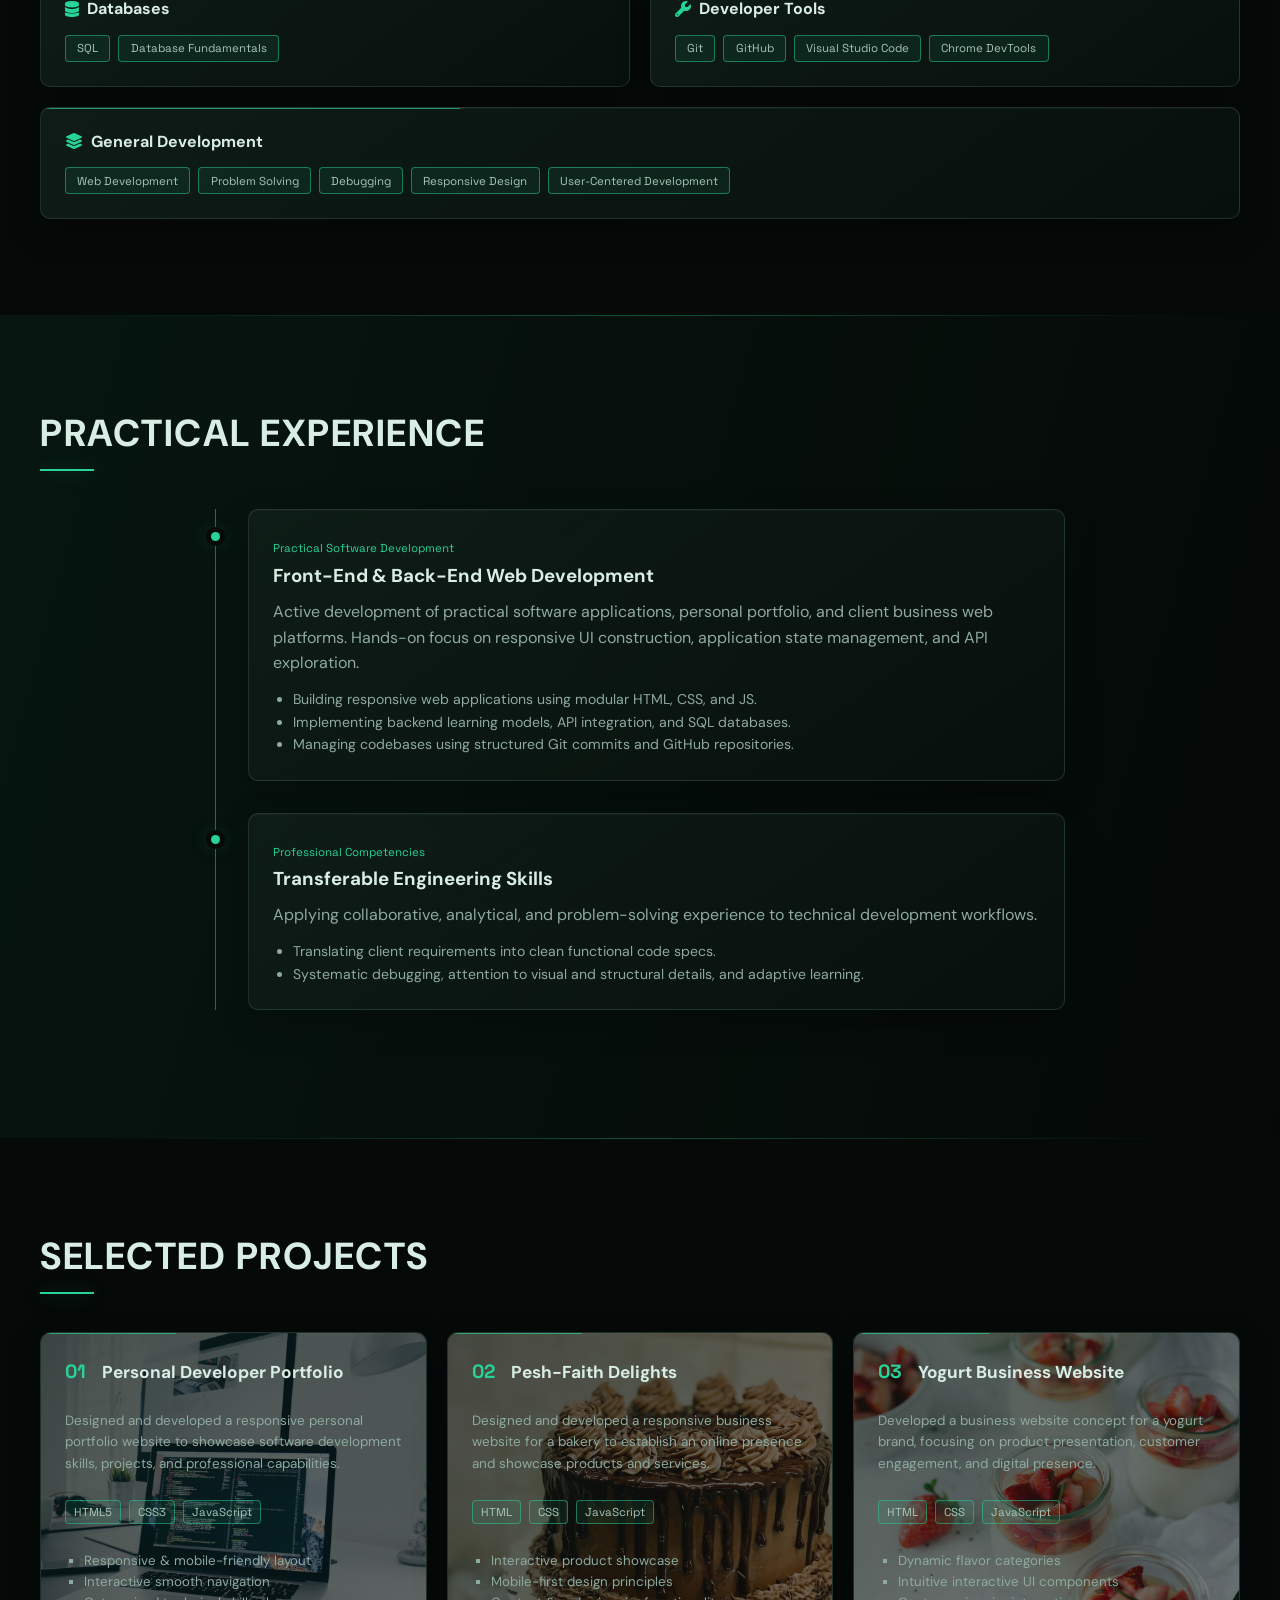
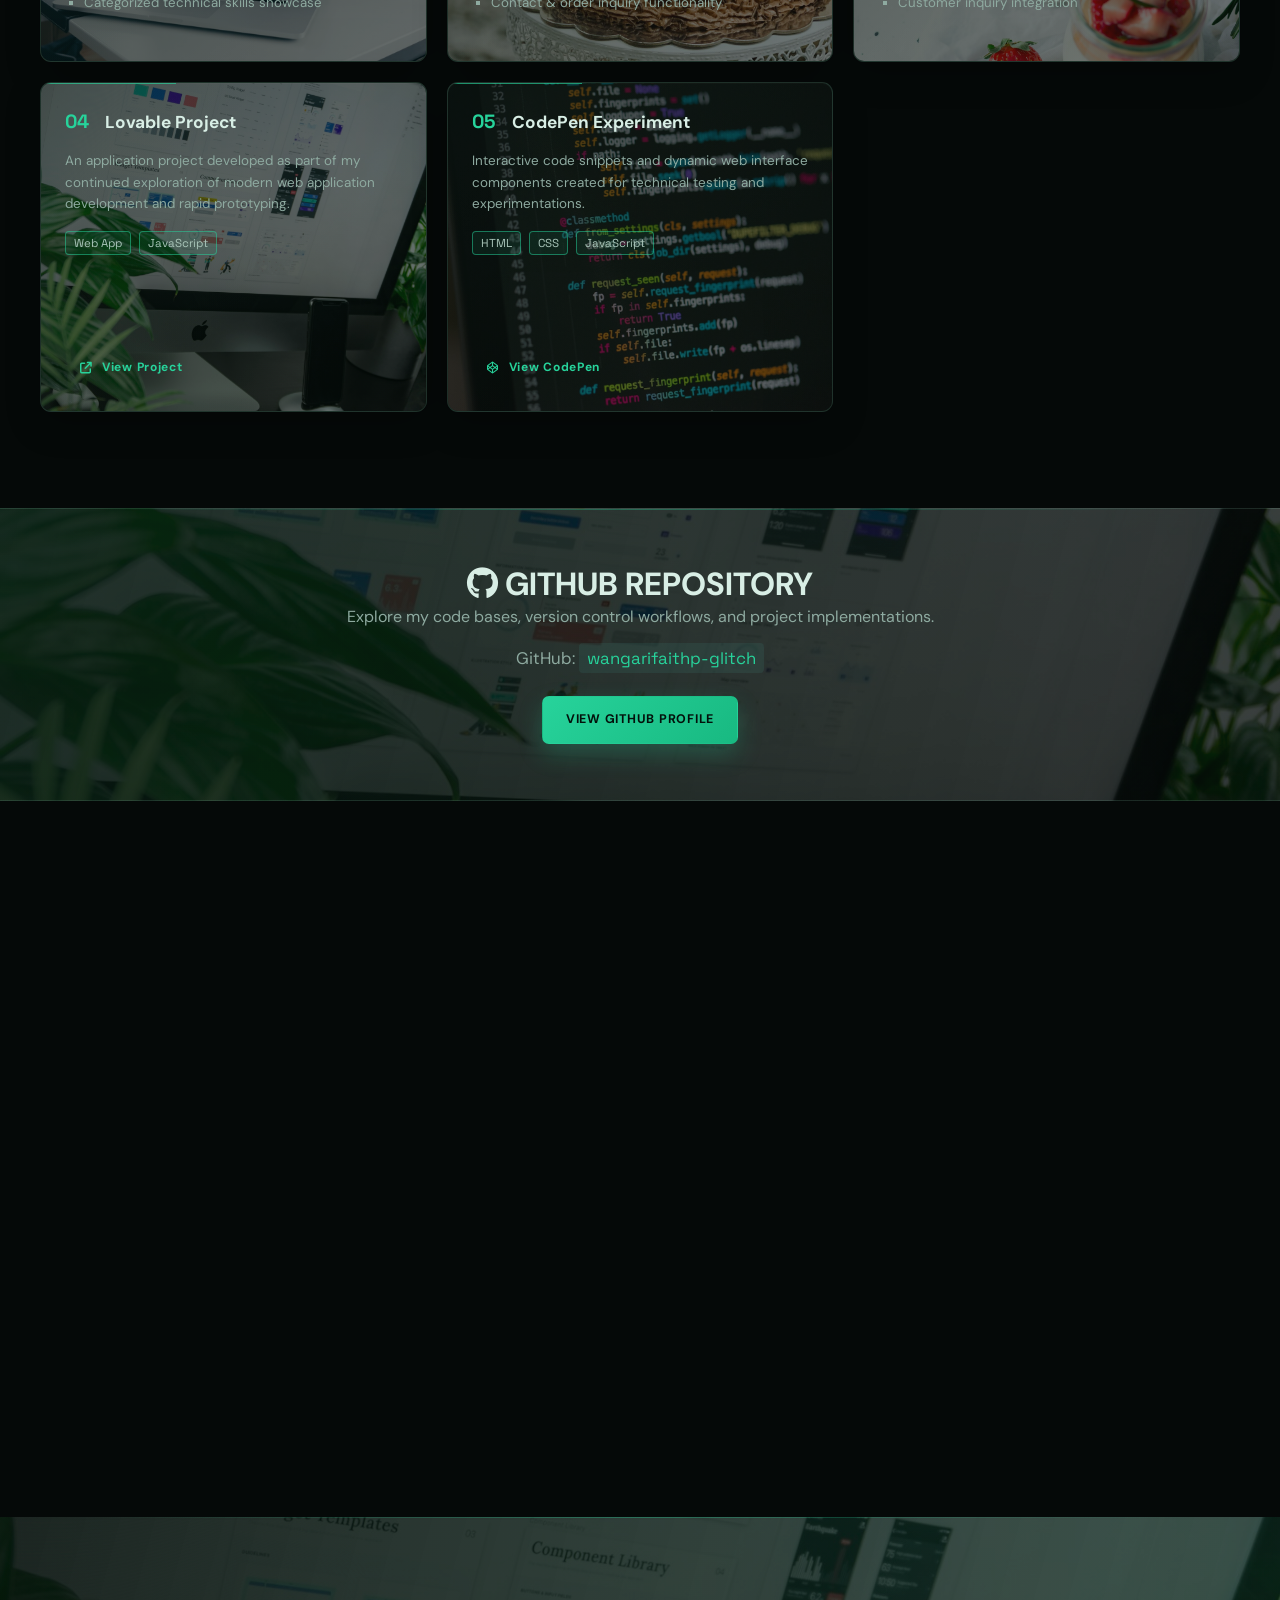
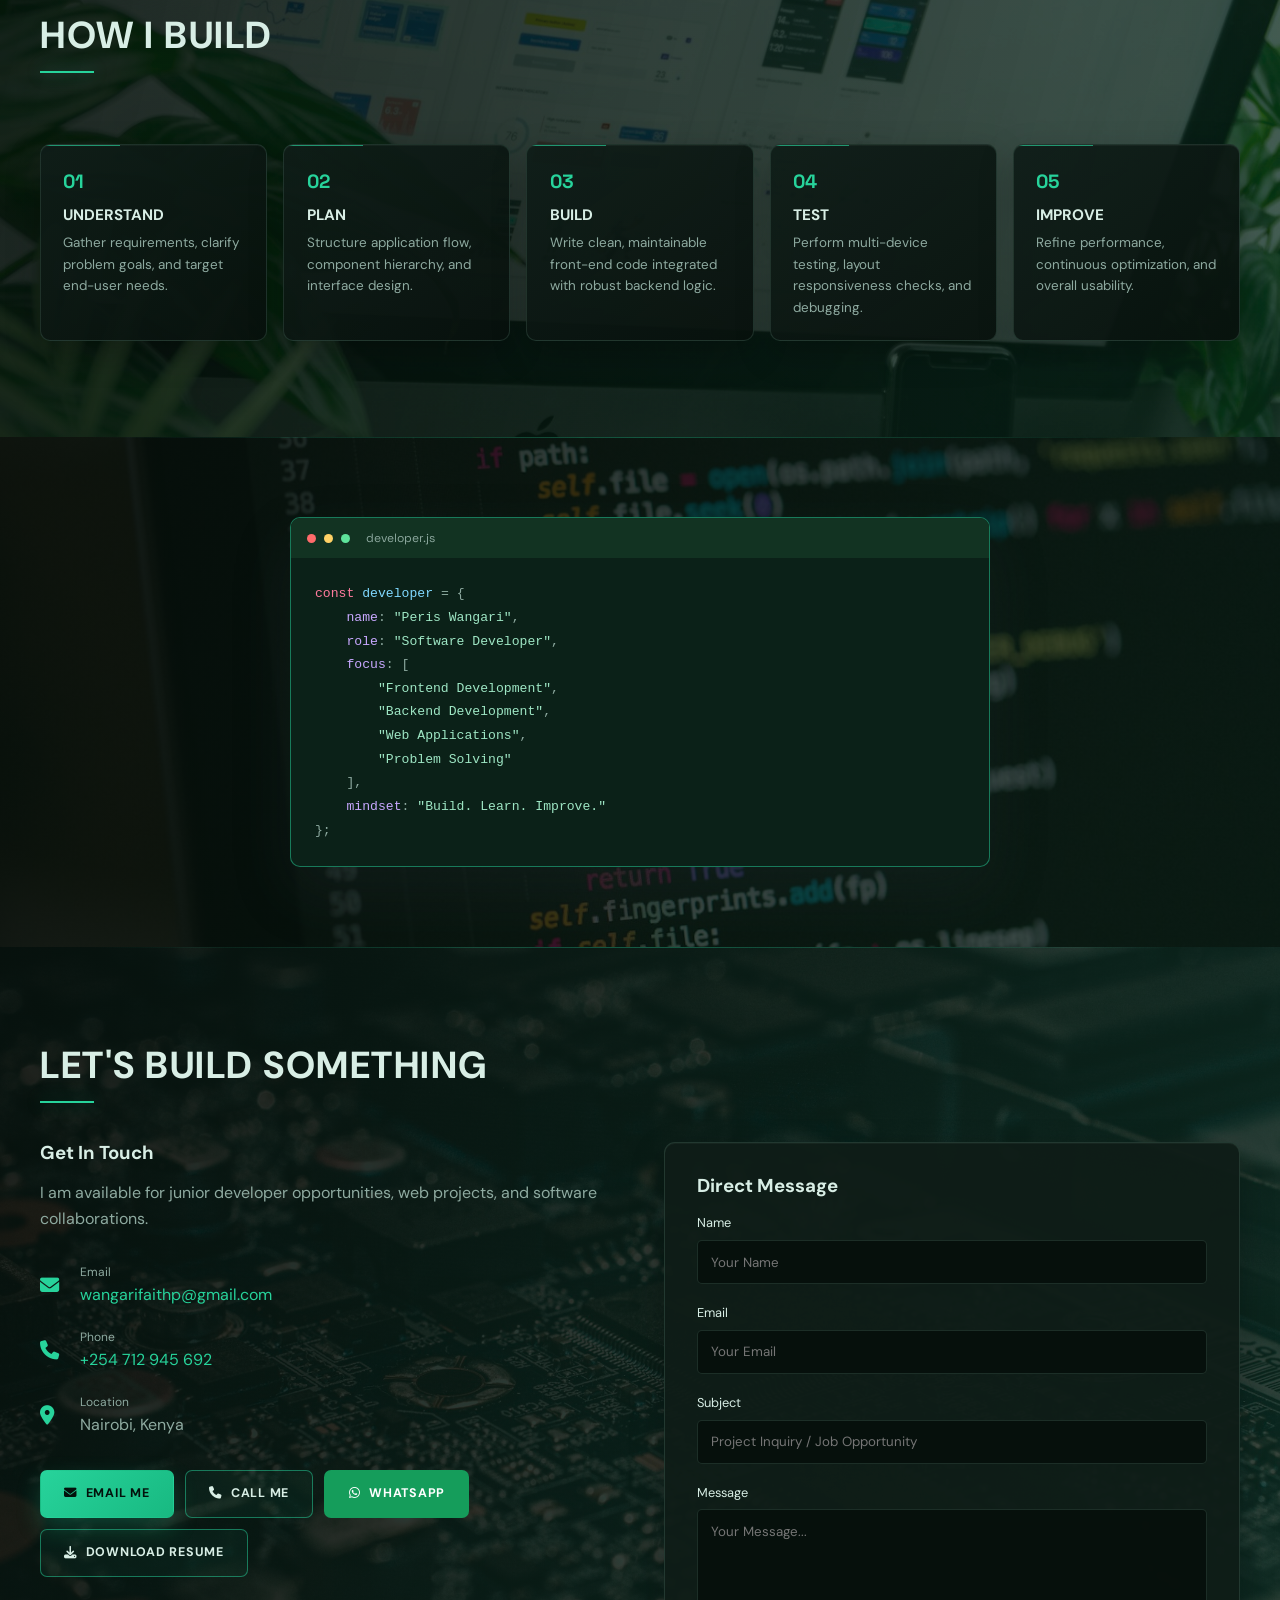
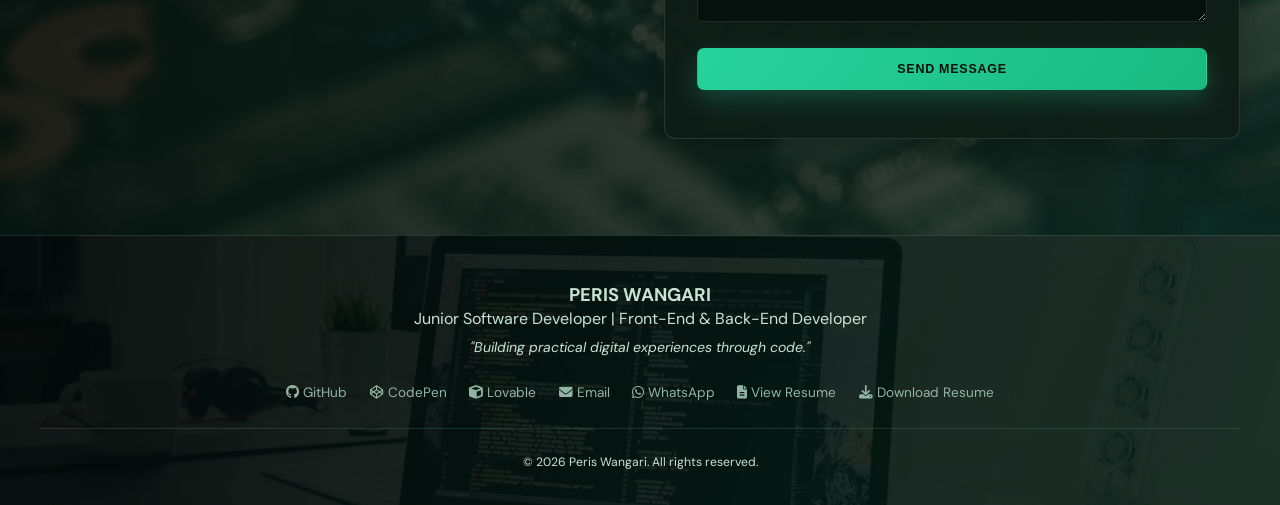
==== commit 03d14c25: "Replace About section portrait Co-authored-by: Copilot <223556219+Copilot@users.noreply.github.com>" ====
--- a/index.html
+++ b/index.html
@@ -113,7 +113,7 @@
                 <h2 class="section-title">ABOUT ME</h2>
                 <div class="about-grid">
                     <div class="about-image">
-                        <img src="developer-photo.jpg" alt="Peris Wangari - Software Developer" class="about-profile-img">
+                        <img src="assets/about-peris-wangari.png" alt="Peris Wangari - Software Developer" class="about-profile-img">
                     </div>
                     <div class="about-text">
                         <p class="lead">
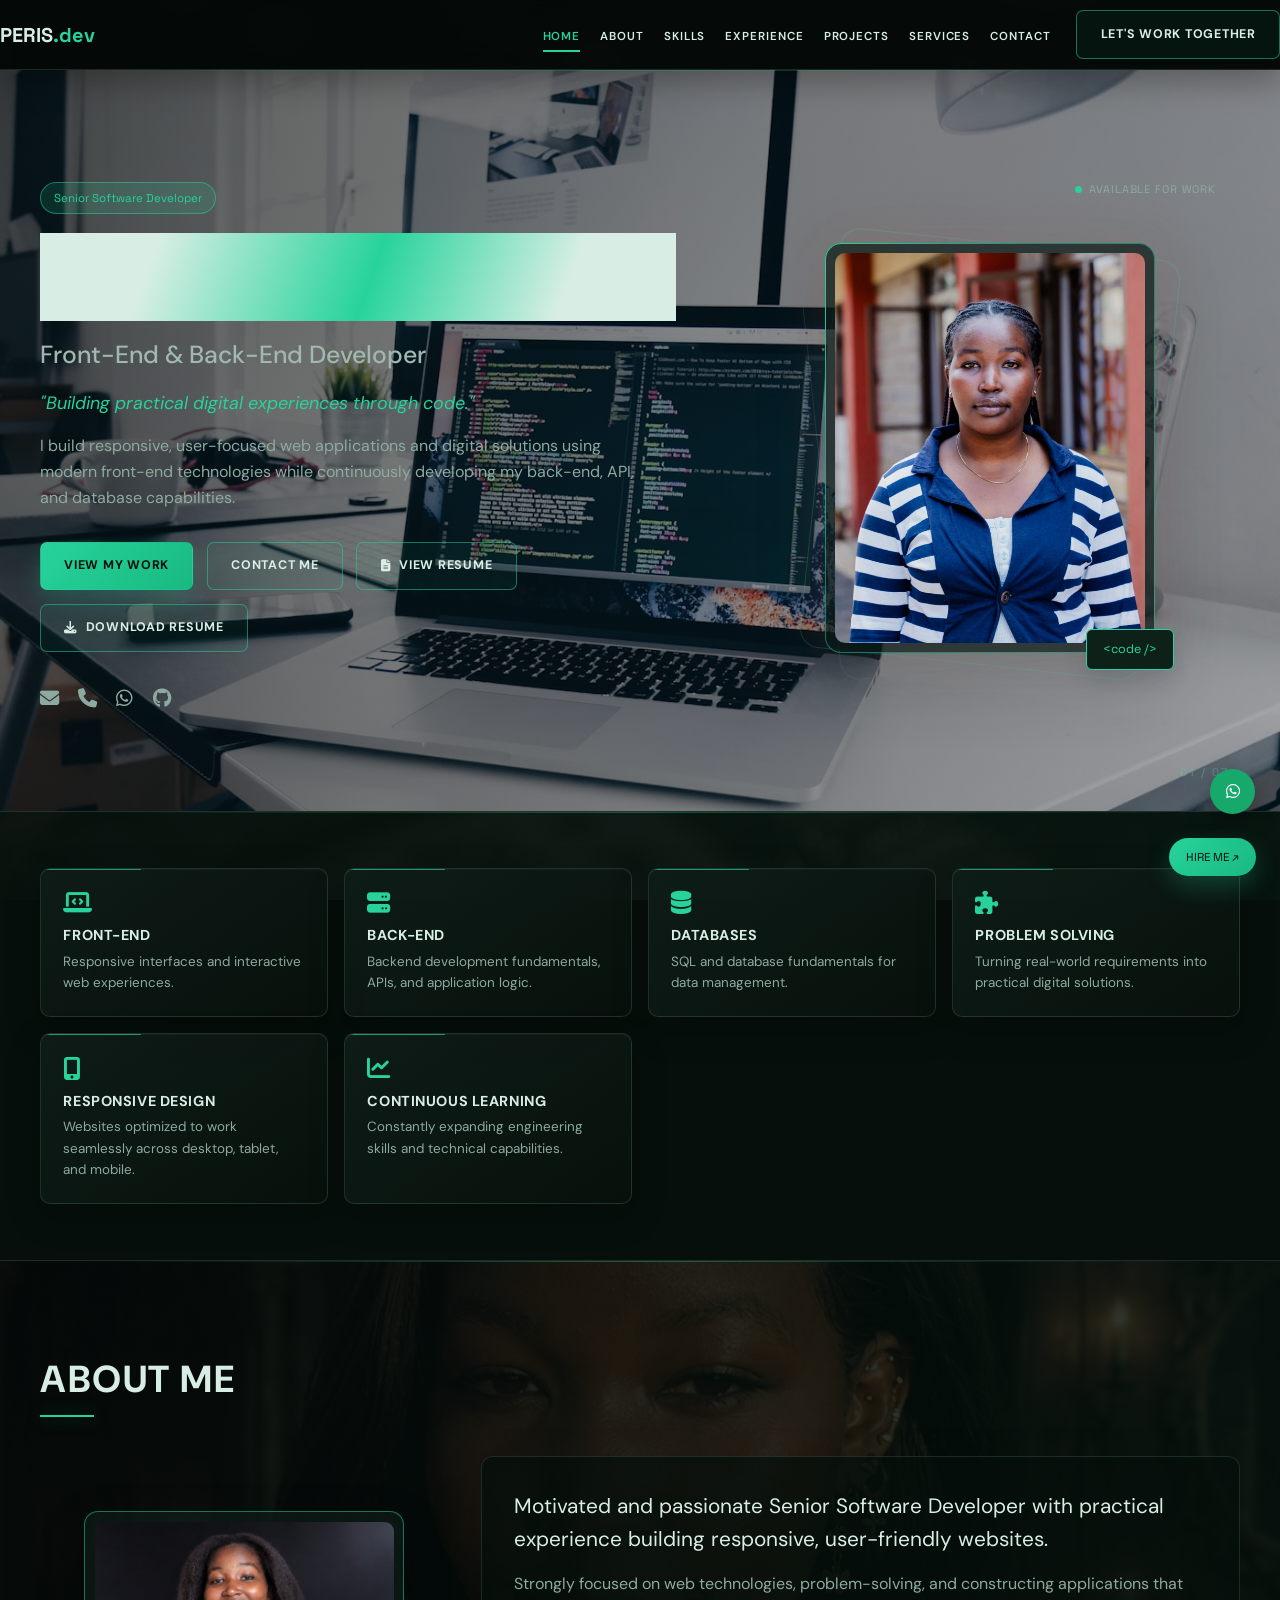
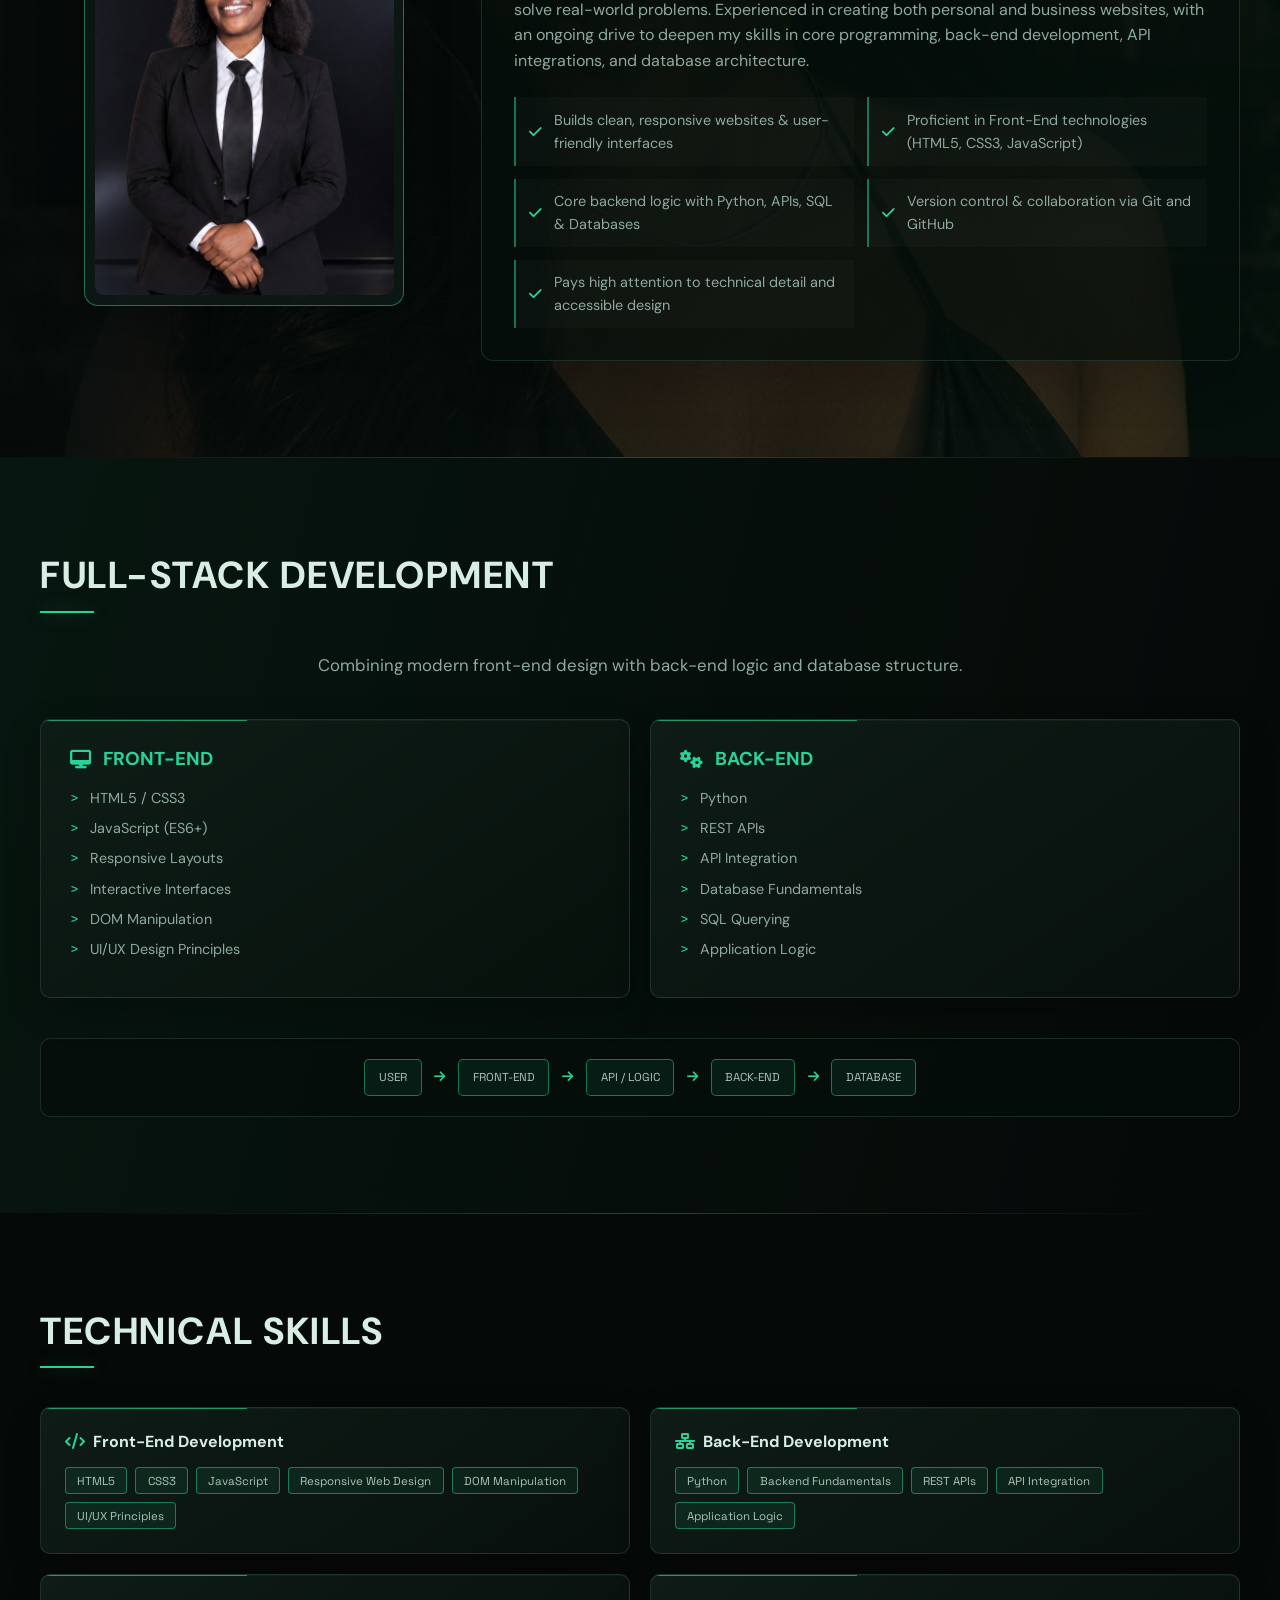
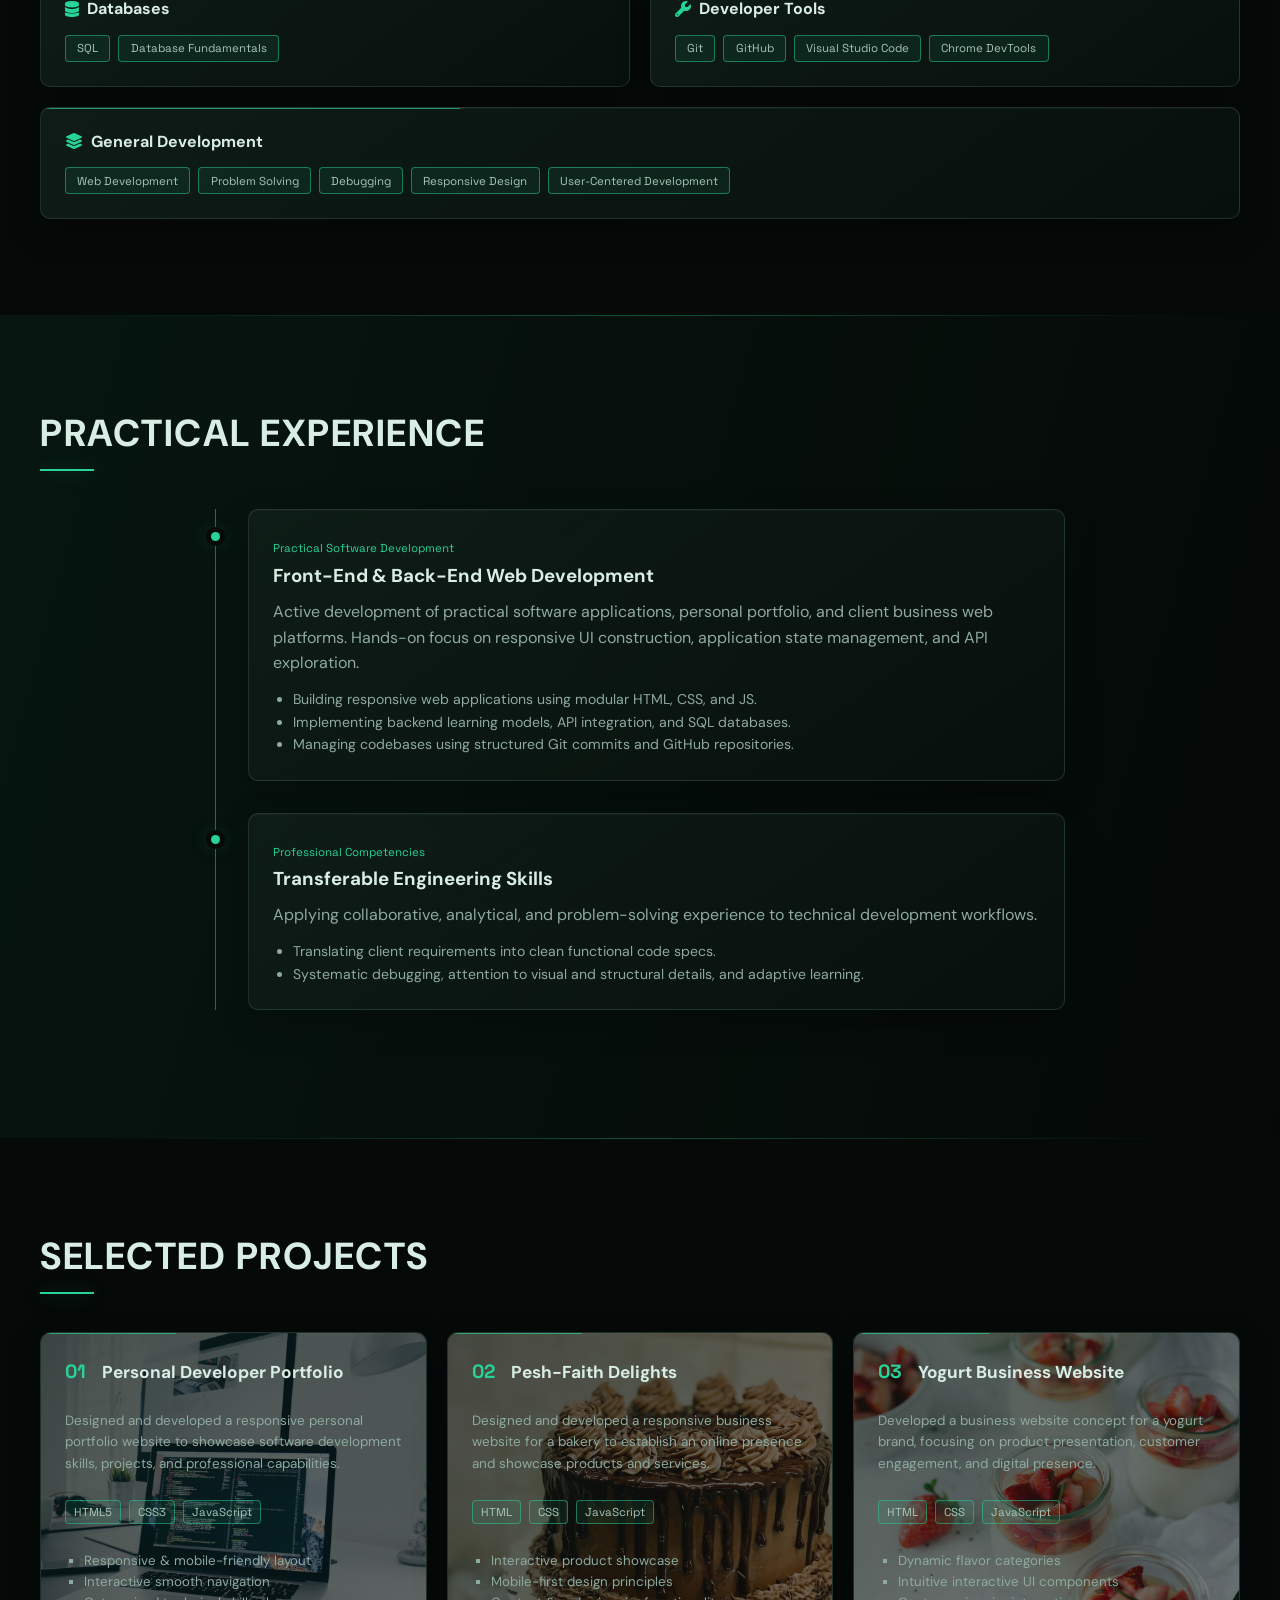
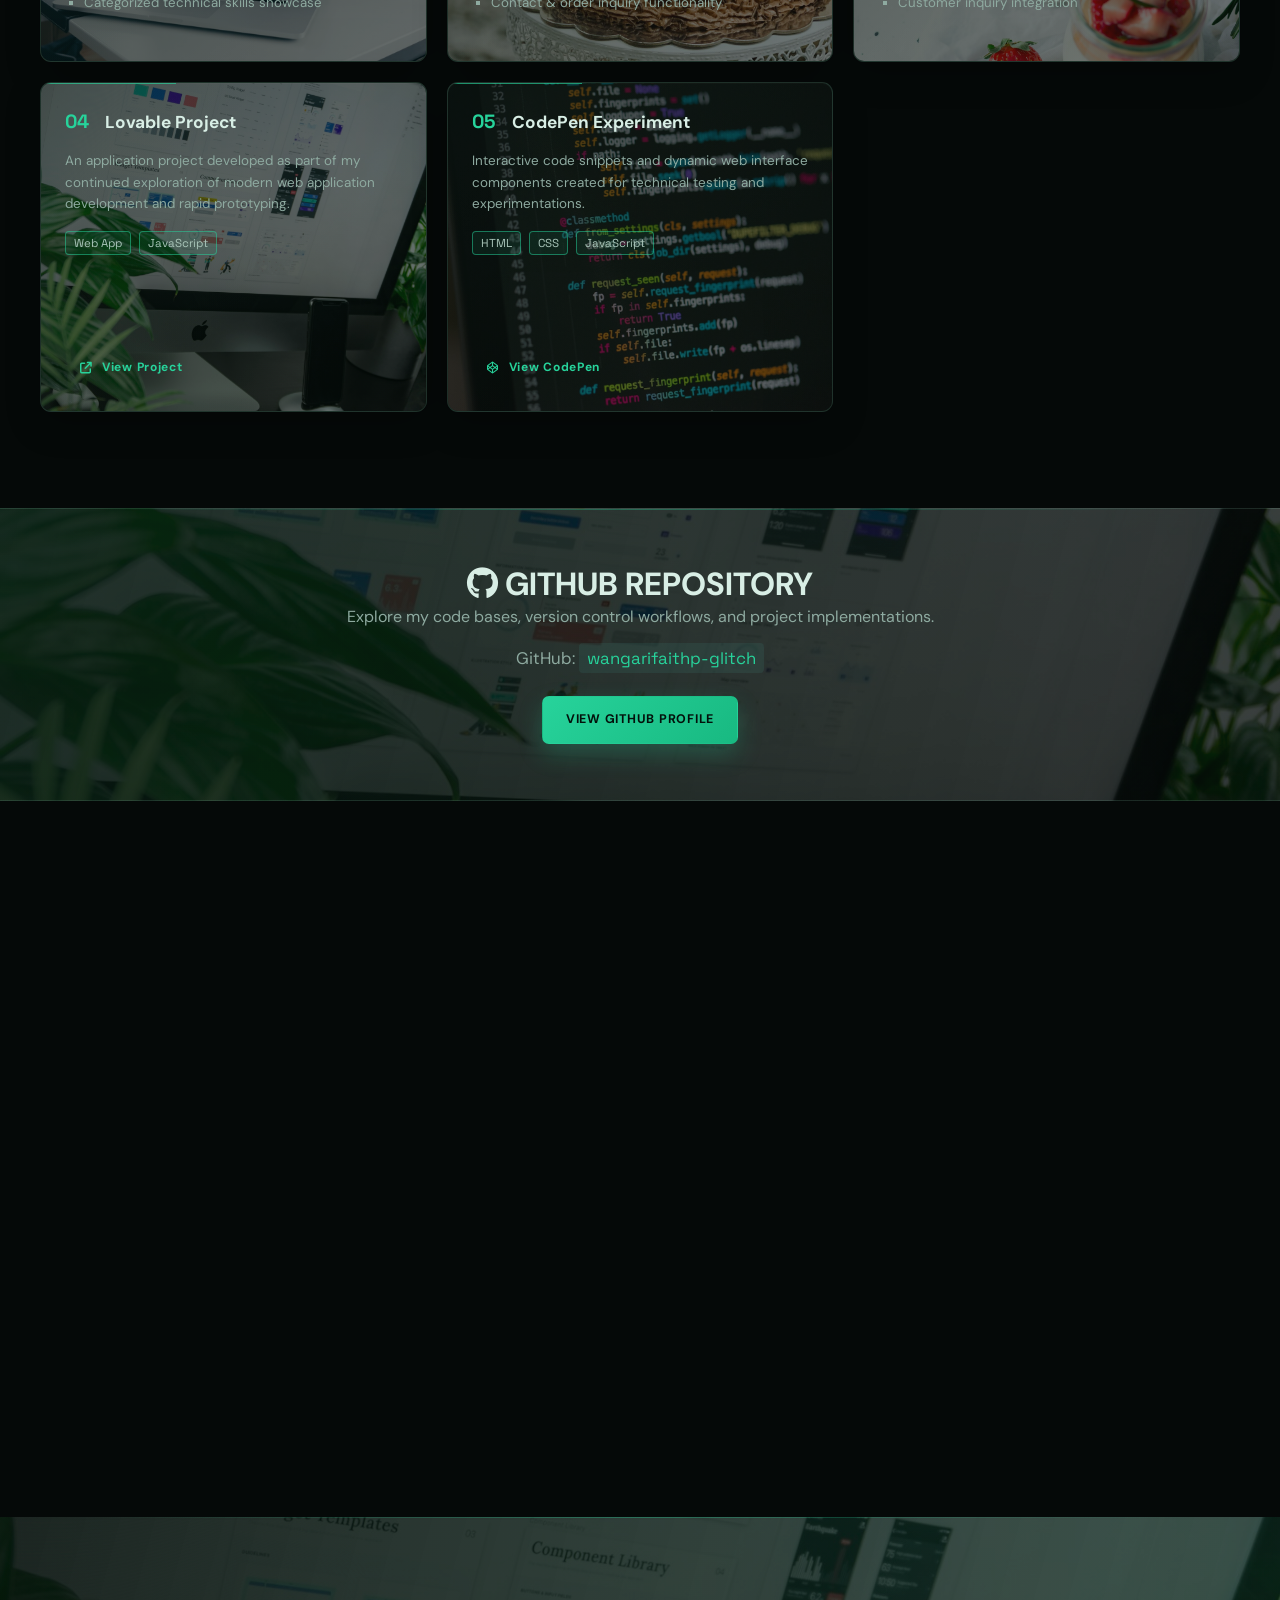
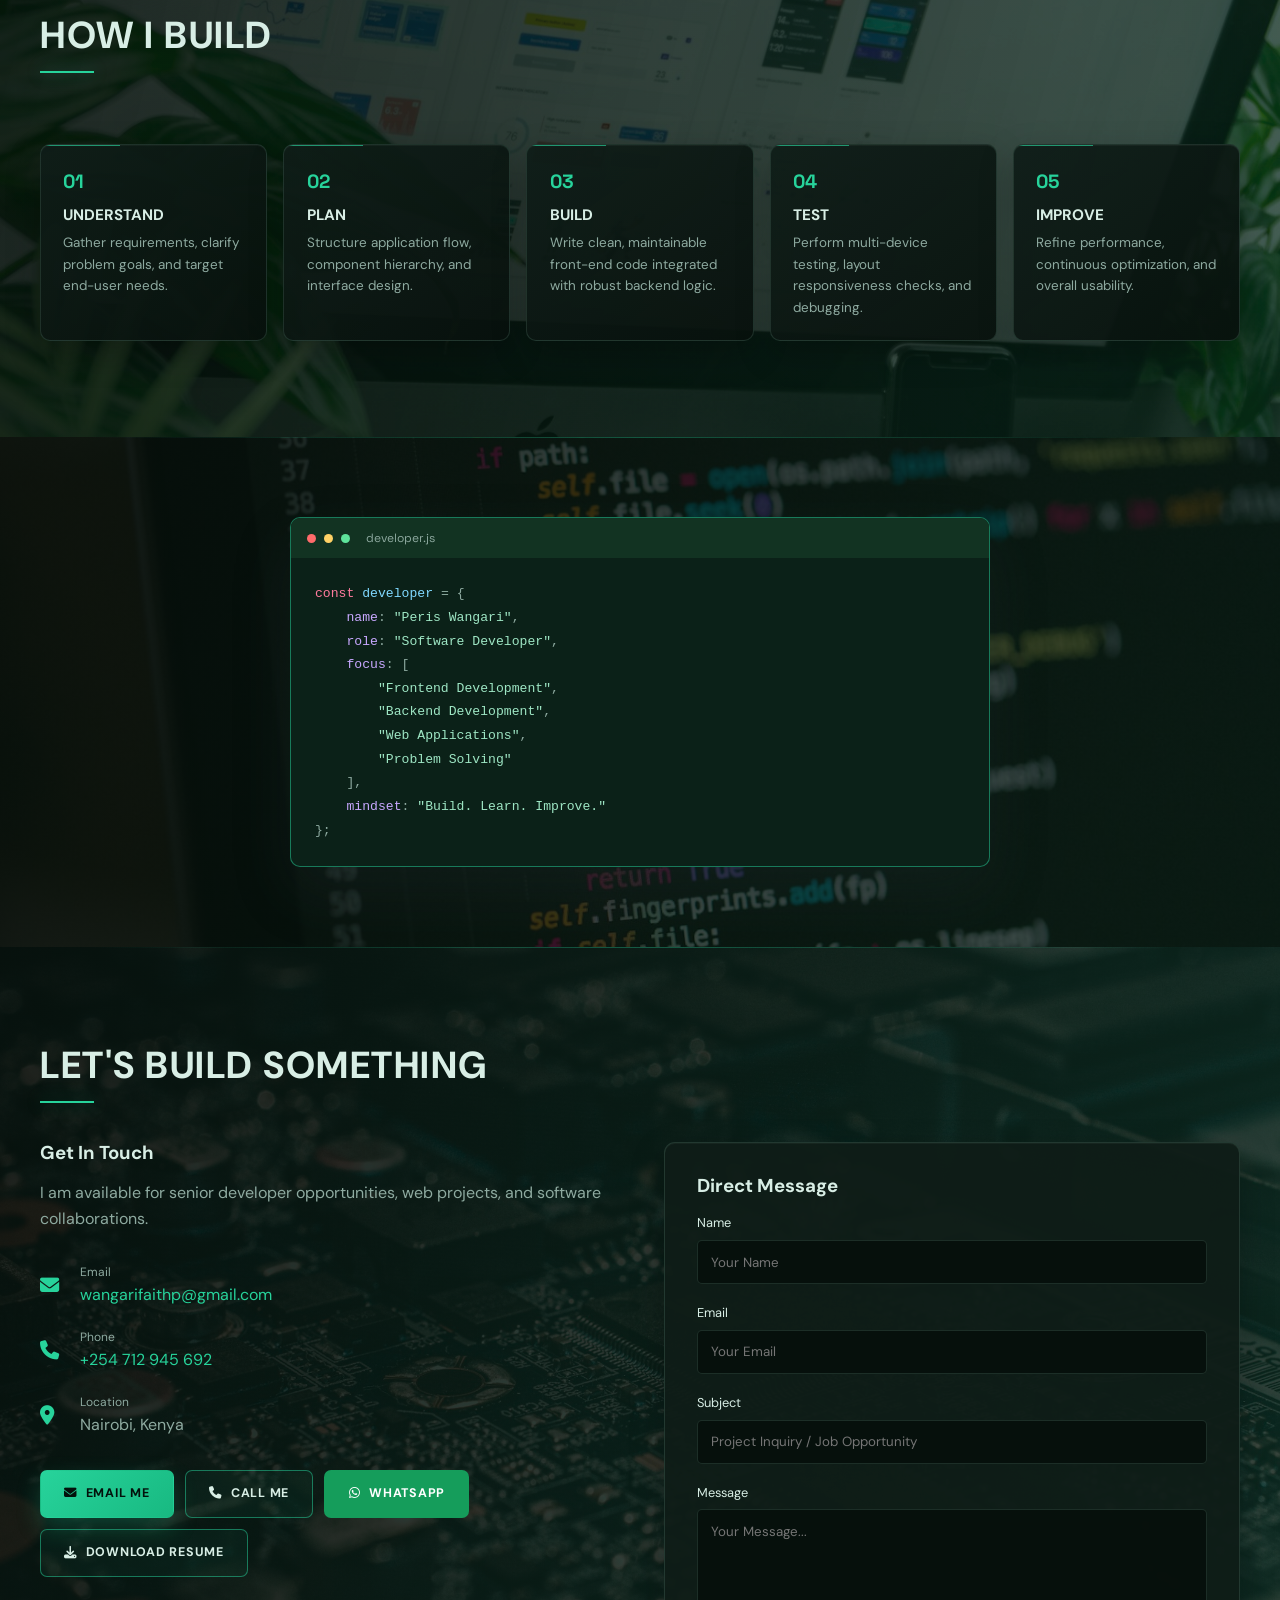
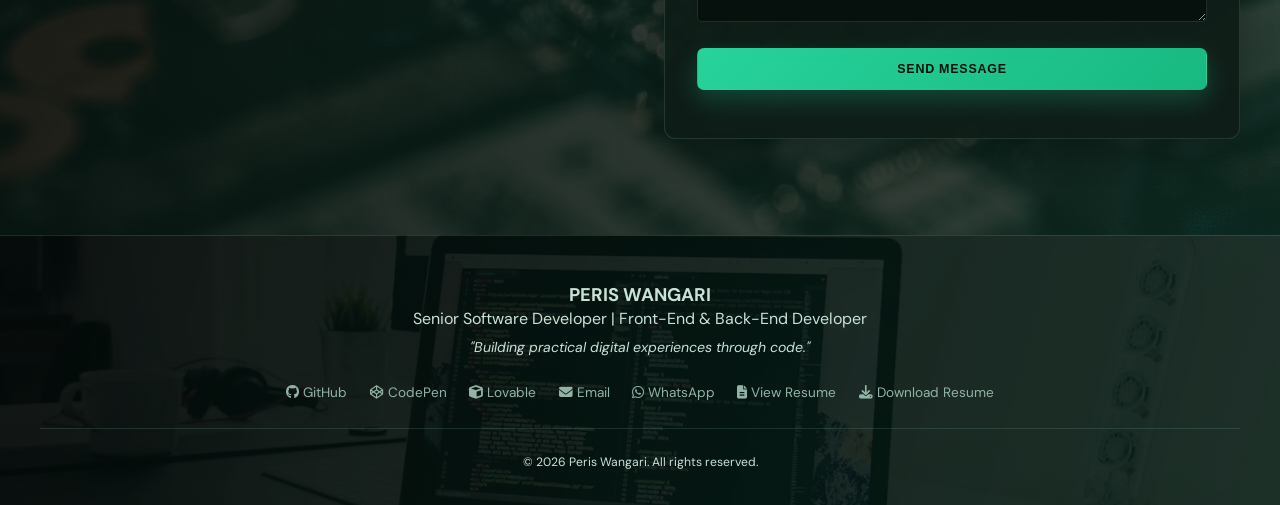
==== commit ff88e75e: "Update developer title to senior Co-authored-by: Copilot <223556219+Copilot@users.noreply.github.com" ====
--- a/index.html
+++ b/index.html
@@ -3,7 +3,7 @@
 <head>
     <meta charset="UTF-8">
     <meta name="viewport" content="width=device-width, initial-scale=1.0">
-    <meta name="description" content="Peris Wangari - Junior Software Developer | Front-End & Back-End Developer Portfolio">
+    <meta name="description" content="Peris Wangari - Senior Software Developer | Front-End & Back-End Developer Portfolio">
     <title>Peris Wangari | Software Developer</title>
     <link rel="stylesheet" href="style.css">
     <!-- Font Awesome for Icons -->
@@ -42,7 +42,7 @@
         <section id="home" class="hero-section">
             <div class="container hero-container">
                 <div class="hero-content">
-                    <span class="badge">Junior Software Developer</span>
+                    <span class="badge">Senior Software Developer</span>
                     <h1 class="hero-title">PERIS WANGARI</h1>
                     <h2 class="hero-subtitle">Front-End & Back-End Developer</h2>
                     <p class="hero-headline">"Building practical digital experiences through code."</p>
@@ -117,7 +117,7 @@
                     </div>
                     <div class="about-text">
                         <p class="lead">
-                            Motivated and passionate Junior Software Developer with practical experience building responsive, user-friendly websites. 
+                            Motivated and passionate Senior Software Developer with practical experience building responsive, user-friendly websites.
                         </p>
                         <p>
                             Strongly focused on web technologies, problem-solving, and constructing applications that solve real-world problems. Experienced in creating both personal and business websites, with an ongoing drive to deepen my skills in core programming, back-end development, API integrations, and database architecture.
@@ -500,7 +500,7 @@
                     
                     <div class="contact-info">
                         <h3>Get In Touch</h3>
-                        <p>I am available for junior developer opportunities, web projects, and software collaborations.</p>
+                        <p>I am available for senior developer opportunities, web projects, and software collaborations.</p>
                         
                         <div class="contact-methods">
                             <div class="method-item">
@@ -572,7 +572,7 @@
         <div class="container footer-container">
             <div class="footer-brand">
                 <h3>PERIS WANGARI</h3>
-                <p>Junior Software Developer | Front-End & Back-End Developer</p>
+                <p>Senior Software Developer | Front-End & Back-End Developer</p>
                 <p class="tagline">"Building practical digital experiences through code."</p>
             </div>
             <div class="footer-links">
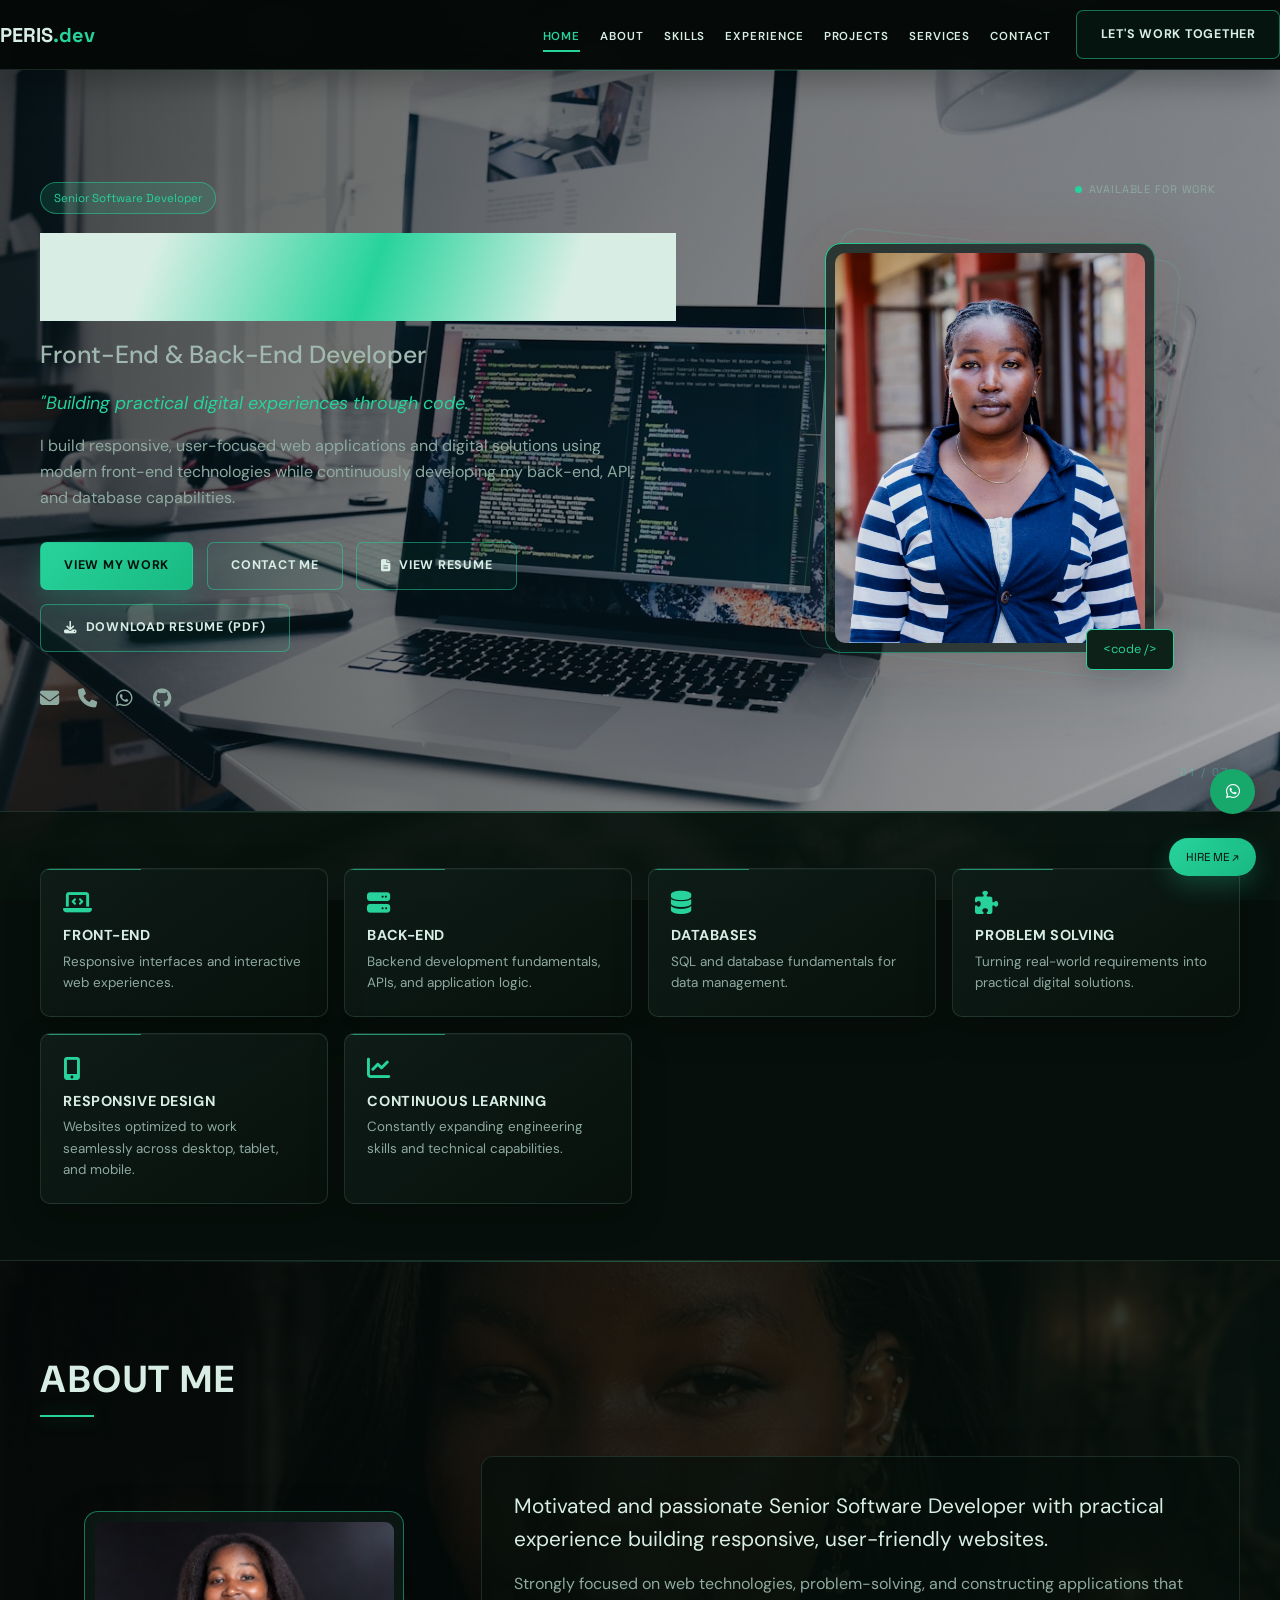
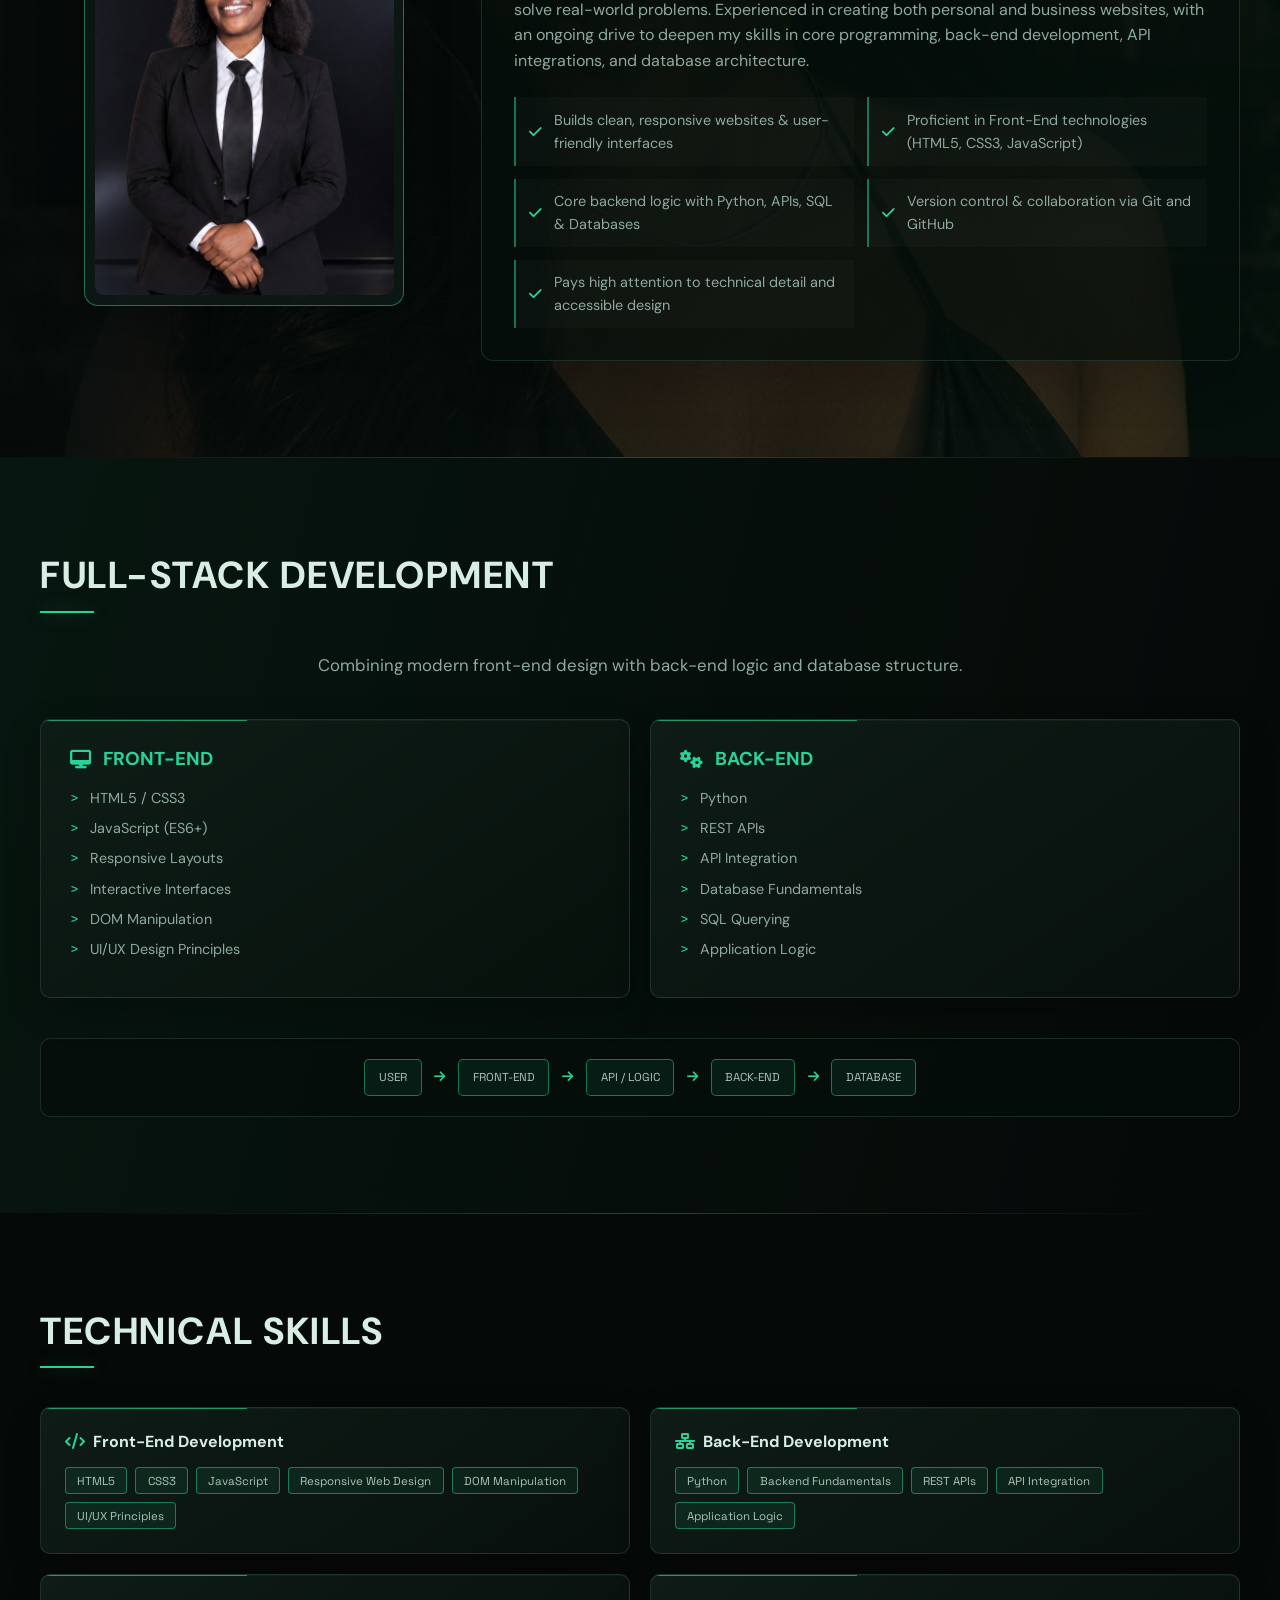
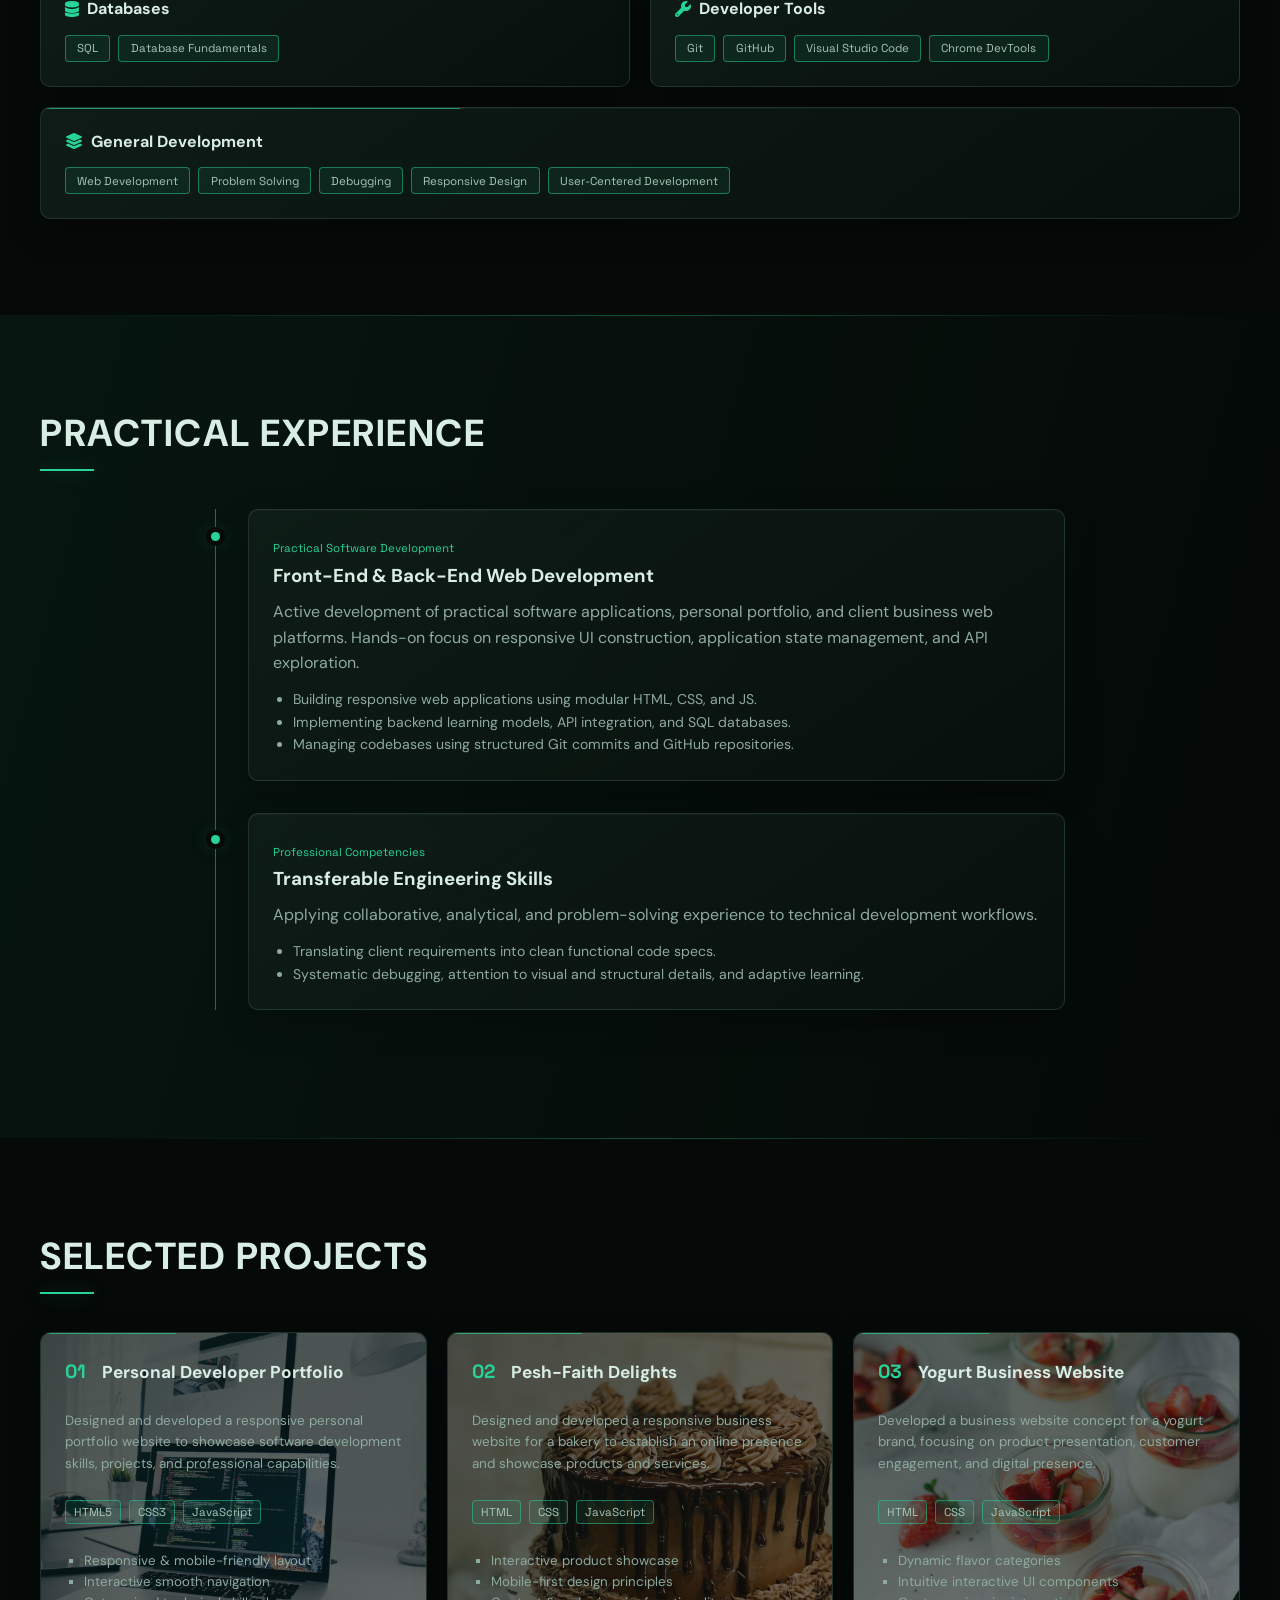
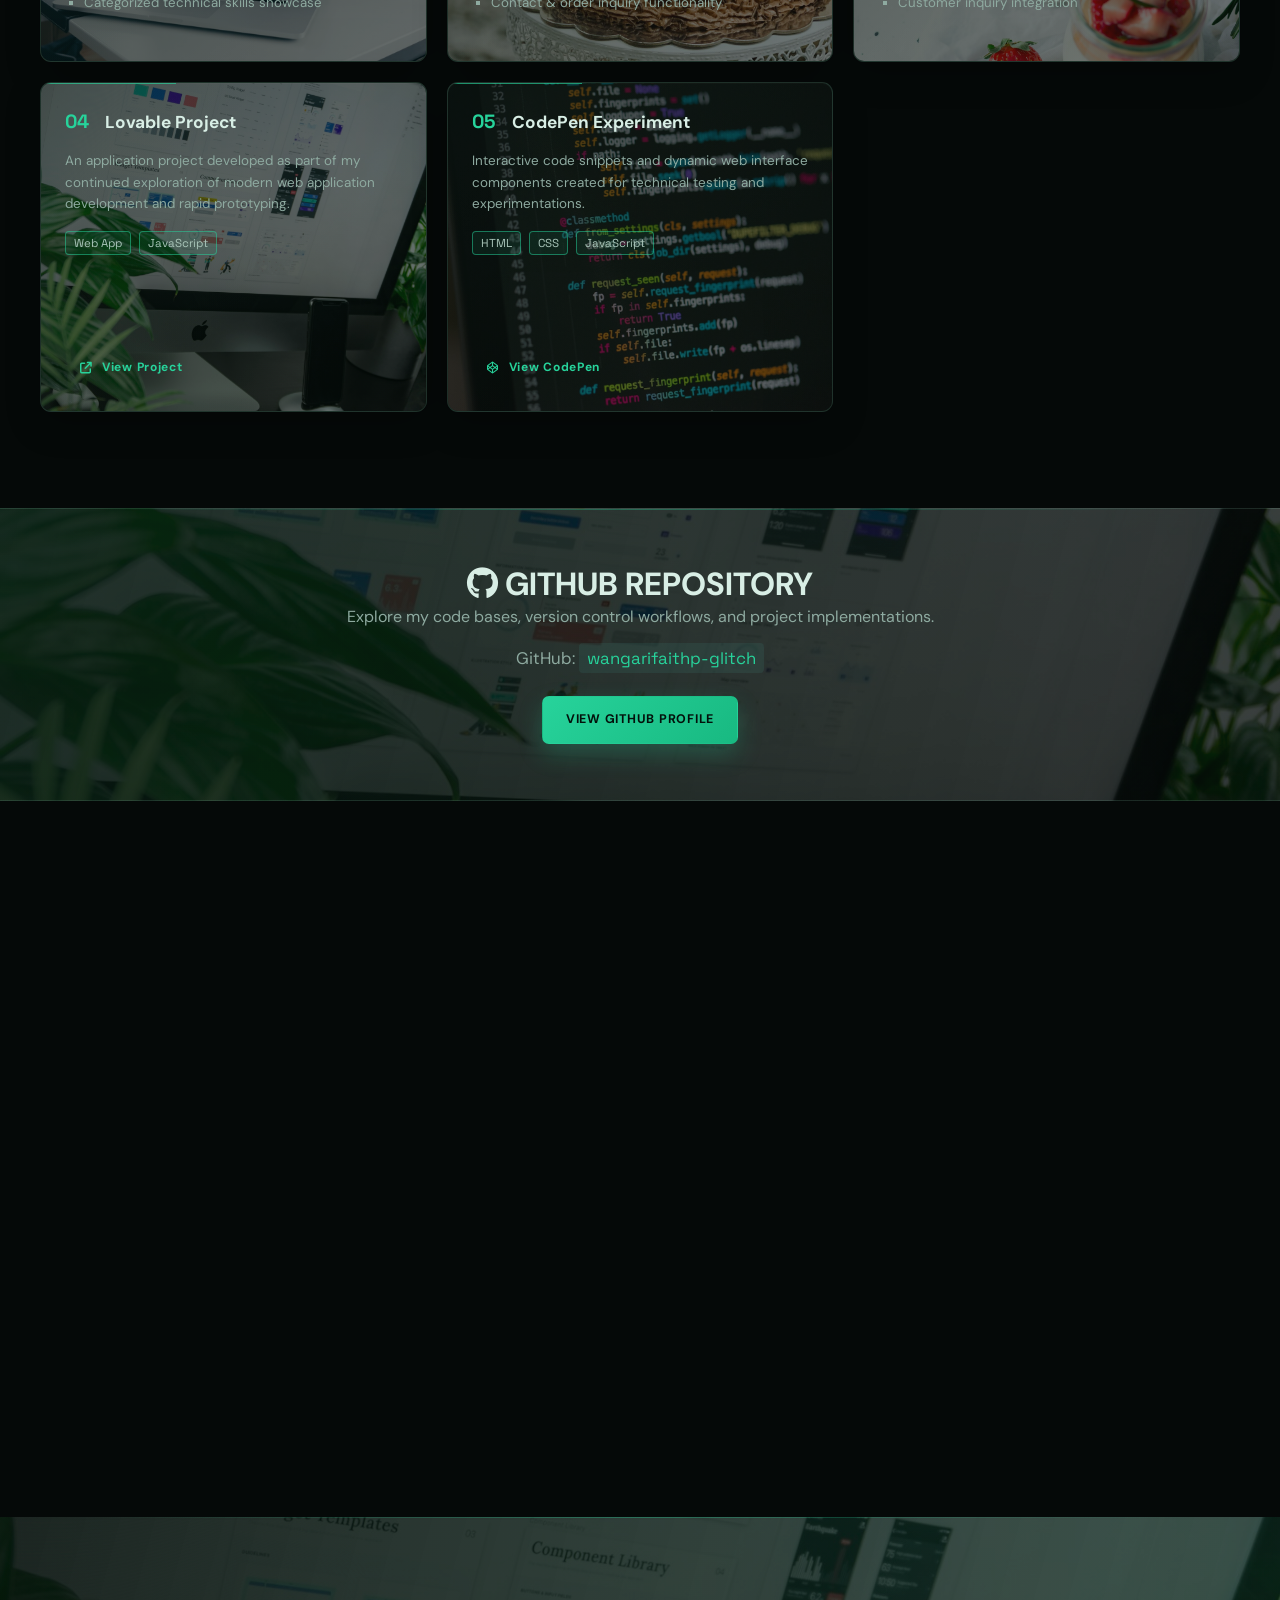
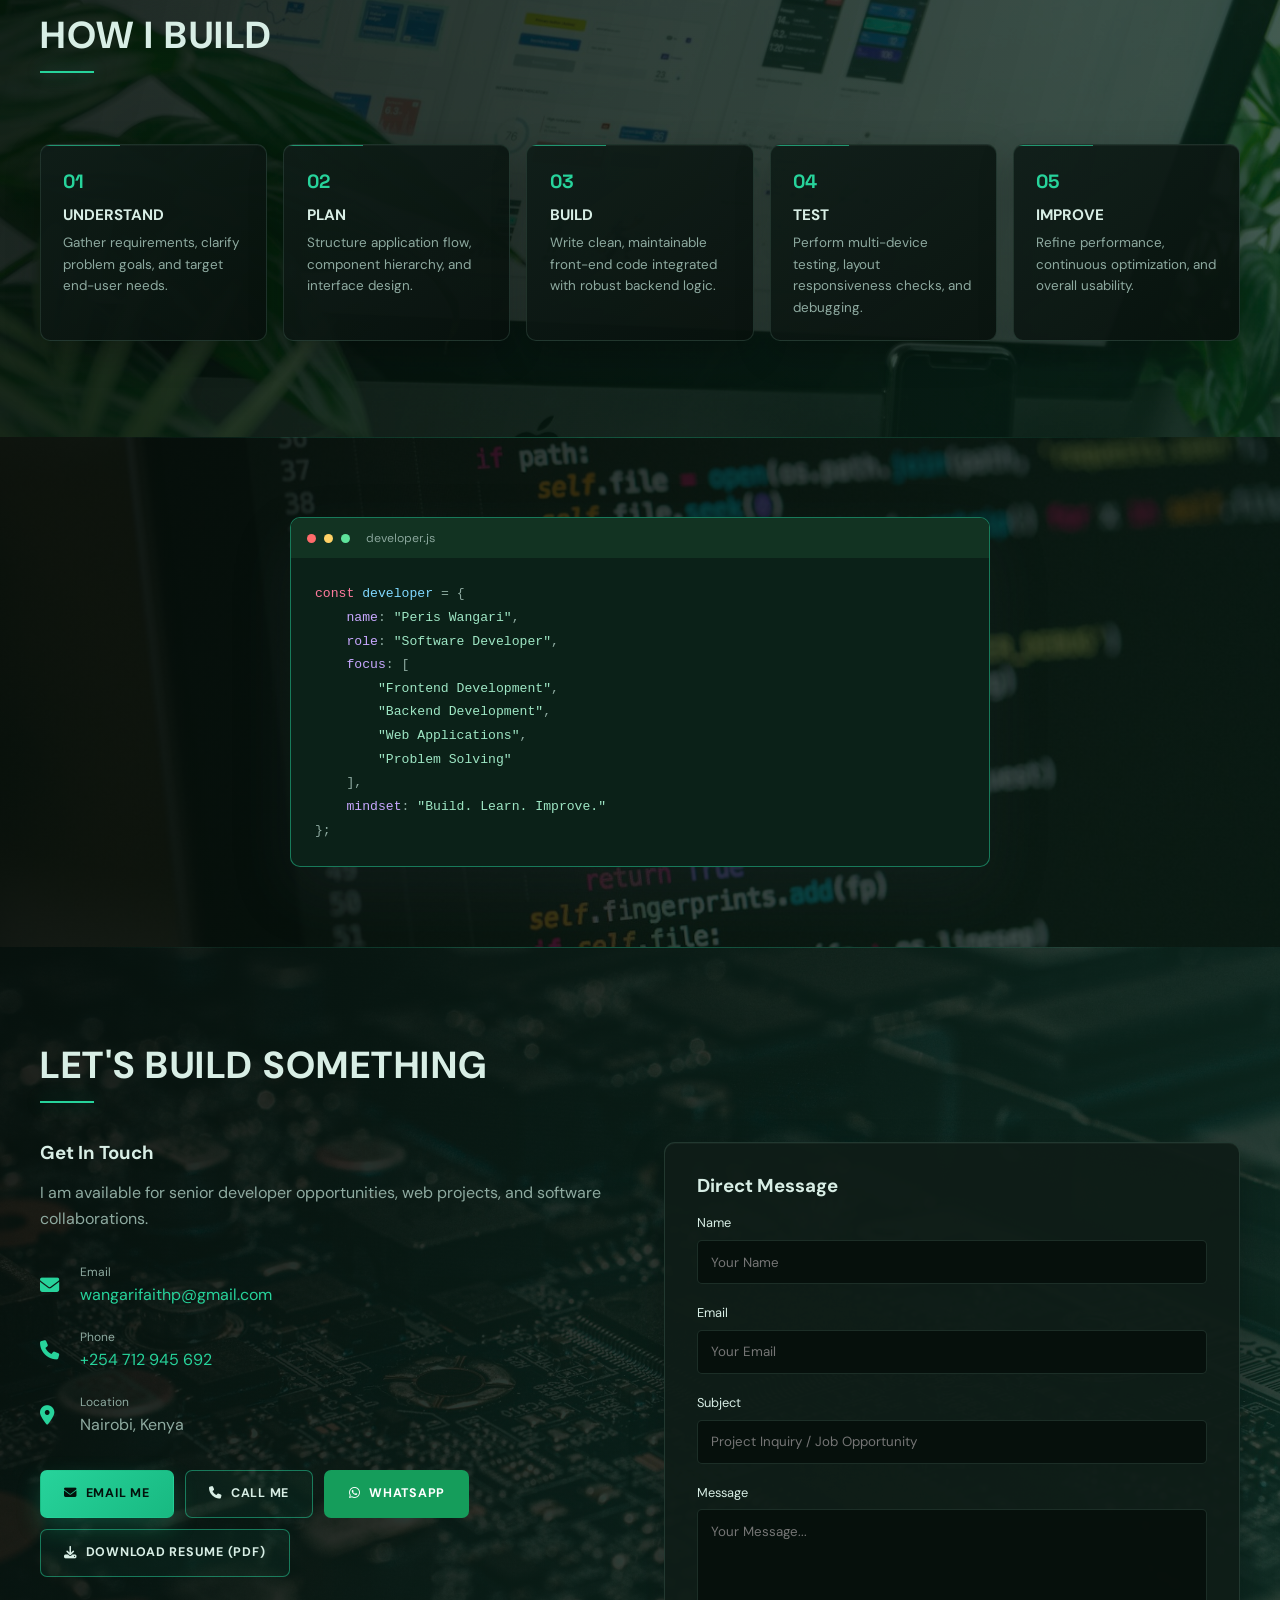
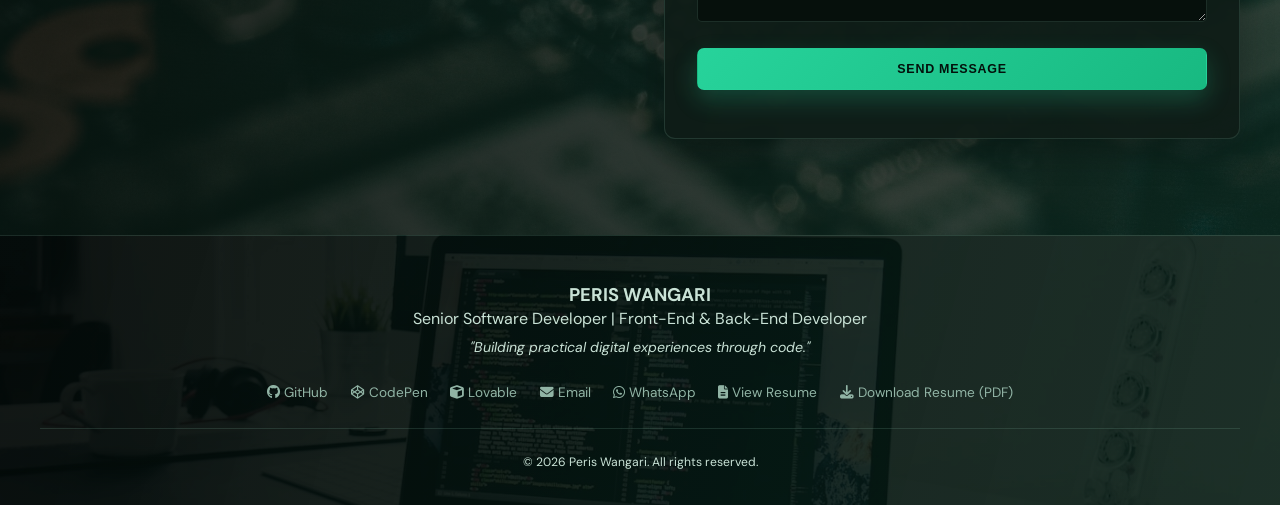
==== commit 289aa2d2: "Provide downloadable resume PDF Co-authored-by: Copilot <223556219+Copilot@users.noreply.github.com>" ====
--- a/index.html
+++ b/index.html
@@ -53,7 +53,7 @@
                         <a href="#projects" class="btn btn-primary">VIEW MY WORK</a>
                         <a href="#contact" class="btn btn-secondary">CONTACT ME</a>
                         <a href="resume.html" target="_blank" rel="noopener" class="btn btn-outline"><i class="fa-solid fa-file-lines"></i> VIEW RESUME</a>
-                        <a href="resume.html" download="Peris-Wangari-Resume.html" class="btn btn-outline"><i class="fa-solid fa-download"></i> DOWNLOAD RESUME</a>
+                        <a href="resume.pdf" download="Peris-Wangari-Resume.pdf" class="btn btn-outline"><i class="fa-solid fa-download"></i> DOWNLOAD RESUME (PDF)</a>
                     </div>
                     <div class="quick-contacts">
                         <a href="mailto:wangarifaithp@gmail.com" title="Email"><i class="fa-solid fa-envelope"></i></a>
@@ -530,7 +530,7 @@
                             <a href="mailto:wangarifaithp@gmail.com" class="btn btn-primary"><i class="fa-solid fa-envelope"></i> EMAIL ME</a>
                             <a href="tel:+254712945692" class="btn btn-secondary"><i class="fa-solid fa-phone"></i> CALL ME</a>
                             <a href="https://wa.me/254712945692" target="_blank" rel="noopener" class="btn btn-whatsapp"><i class="fa-brands fa-whatsapp"></i> WHATSAPP</a>
-                            <a href="resume.html" download="Peris-Wangari-Resume.html" class="btn btn-outline"><i class="fa-solid fa-download"></i> DOWNLOAD RESUME</a>
+                            <a href="resume.pdf" download="Peris-Wangari-Resume.pdf" class="btn btn-outline"><i class="fa-solid fa-download"></i> DOWNLOAD RESUME (PDF)</a>
                         </div>
                     </div>
 
@@ -582,7 +582,7 @@
                 <a href="mailto:wangarifaithp@gmail.com"><i class="fa-solid fa-envelope"></i> Email</a>
                 <a href="https://wa.me/254712945692" target="_blank" rel="noopener"><i class="fa-brands fa-whatsapp"></i> WhatsApp</a>
                 <a href="resume.html" target="_blank" rel="noopener"><i class="fa-solid fa-file-lines"></i> View Resume</a>
-                <a href="resume.html" download="Peris-Wangari-Resume.html"><i class="fa-solid fa-download"></i> Download Resume</a>
+                <a href="resume.pdf" download="Peris-Wangari-Resume.pdf"><i class="fa-solid fa-download"></i> Download Resume (PDF)</a>
             </div>
             <div class="footer-copyright">
                 <p>&copy; 2026 Peris Wangari. All rights reserved.</p>
